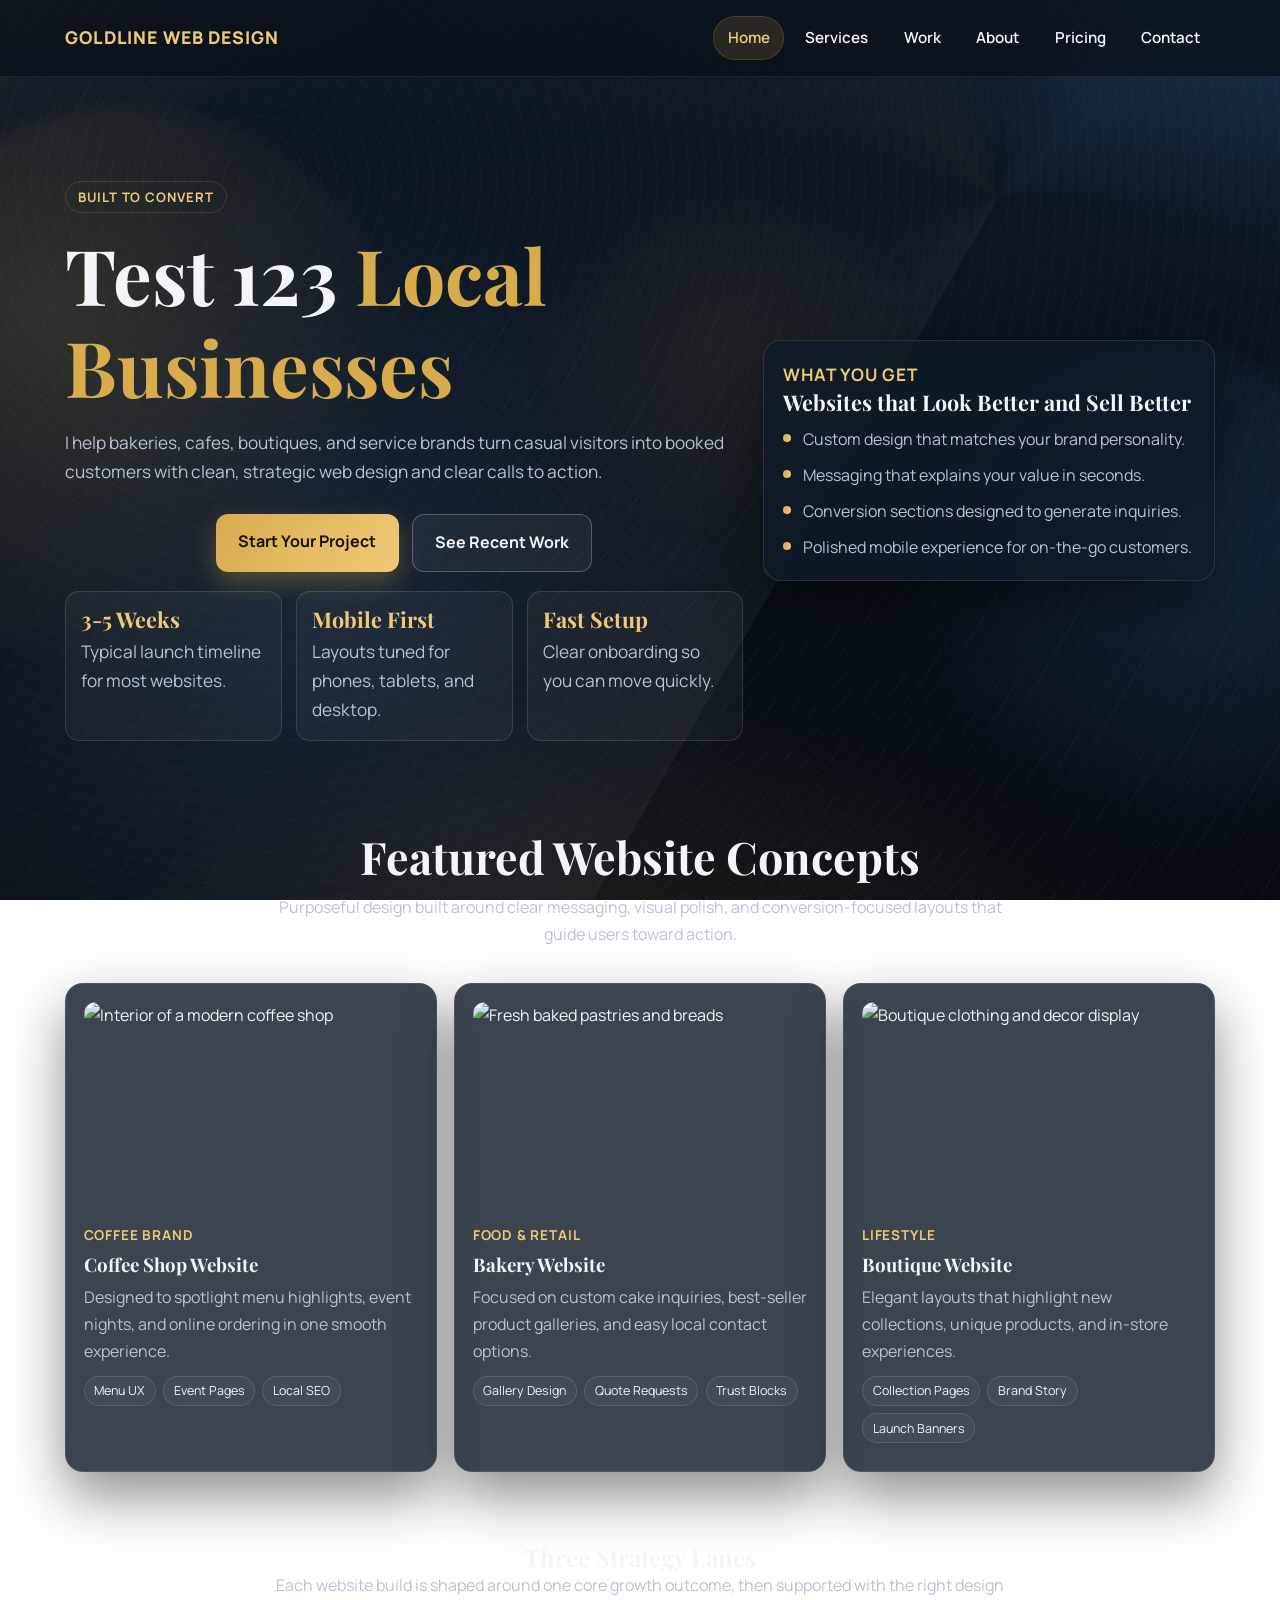
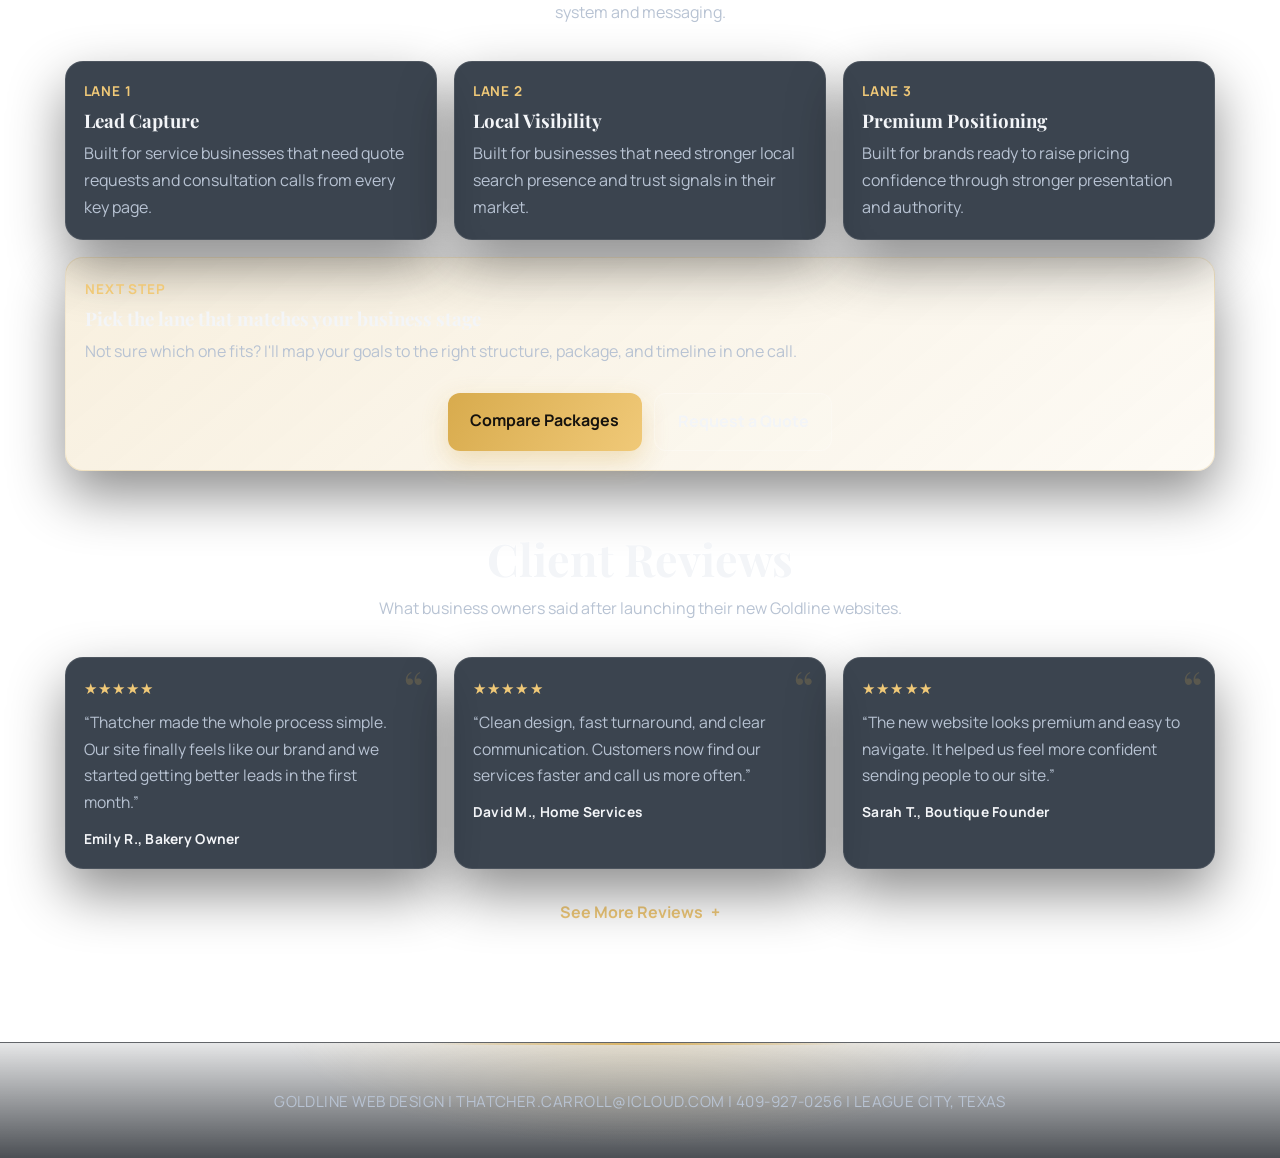
==== index.html @ b3d967ca "Update index.html" ====
<!doctype html>
<html lang='en'>
<head>
	<meta charset='UTF-8'> 
	<meta name='viewport' content='width=device-width, initial-scale=1.0'>
	<title>Goldline Web Design | Home</title> 
	<link rel='stylesheet' href='style.css'>
</head>
<body>
	<header class='site-header'>
		<div class='container'>
			<nav>
				<a class='logo' href='index.html'>Goldline Web Design</a>
				<div class='links'>
					<a class='active' href='index.html'>Home</a>
					<a href='services.html'>Services</a>
					<a href='work.html'>Work</a>
					<a href='about.html'>About</a>
					<a href='pricing.html'>Pricing</a>
					<a href='contact.html'>Contact</a>
				</div>
			</nav>
		</div>
	</header>

	<main>
		<section class='hero'>
			<div class='container'>
				<div class='hero-grid'>
					<div class='hero-copy'>
						<span class='eyebrow'>Built to Convert</span>
						<h1>Test 123 <span class='gold'>Local Businesses</span></h1>
						<p>I help bakeries, cafes, boutiques, and service brands turn casual visitors into booked customers with clean, strategic web design and clear calls to action.</p>
						<div class='actions'>
							<a class='btn' href='contact.html'>Start Your Project</a>
							<a class='btn-outline' href='work.html'>See Recent Work</a>
						</div>
						<div class='stat-row'>
							<div class='stat'>
								<strong>3-5 Weeks</strong>
								<p class='tiny'>Typical launch timeline for most websites.</p>
							</div>
							<div class='stat'>
								<strong>Mobile First</strong>
								<p class='tiny'>Layouts tuned for phones, tablets, and desktop.</p>
							</div>
							<div class='stat'>
								<strong>Fast Setup</strong>
								<p class='tiny'>Clear onboarding so you can move quickly.</p>
							</div>
						</div>
					</div>
					<aside class='hero-panel'>
						<p class='meta'>What You Get</p>
						<h3>Websites that Look Better and Sell Better</h3>
						<ul class='checklist'>
							<li>Custom design that matches your brand personality.</li>
							<li>Messaging that explains your value in seconds.</li>
							<li>Conversion sections designed to generate inquiries.</li>
							<li>Polished mobile experience for on-the-go customers.</li>
						</ul>
					</aside>
				</div>
			</div>
		</section>

		<section class='section'>
			<div class='container'>
				<div class='section-header'>
					<h2>Featured Website Concepts</h2>
					<p>Purposeful design built around clear messaging, visual polish, and conversion-focused layouts that guide users toward action.</p>
				</div>
				<div class='grid'>
					<article class='card'>
						<img src='https://images.unsplash.com/photo-1554118811-1e0d58224f24?w=1200' alt='Interior of a modern coffee shop'>
						<p class='meta'>Coffee Brand</p>
						<h3>Coffee Shop Website</h3>
						<p>Designed to spotlight menu highlights, event nights, and online ordering in one smooth experience.</p>
						<div class='tag-row'>
							<span class='tag'>Menu UX</span>
							<span class='tag'>Event Pages</span>
							<span class='tag'>Local SEO</span>
						</div>
					</article>
					<article class='card'>
						<img src='https://images.unsplash.com/photo-1509440159596-0249088772ff?w=1200' alt='Fresh baked pastries and breads'>
						<p class='meta'>Food & Retail</p>
						<h3>Bakery Website</h3>
						<p>Focused on custom cake inquiries, best-seller product galleries, and easy local contact options.</p>
						<div class='tag-row'>
							<span class='tag'>Gallery Design</span>
							<span class='tag'>Quote Requests</span>
							<span class='tag'>Trust Blocks</span>
						</div>
					</article>
					<article class='card'>
						<img src='https://images.unsplash.com/photo-1441986300917-64674bd600d8?w=1200' alt='Boutique clothing and decor display'>
						<p class='meta'>Lifestyle</p>
						<h3>Boutique Website</h3>
						<p>Elegant layouts that highlight new collections, unique products, and in-store experiences.</p>
						<div class='tag-row'>
							<span class='tag'>Collection Pages</span>
							<span class='tag'>Brand Story</span>
							<span class='tag'>Launch Banners</span>
						</div>
					</article>
				</div>
			</div>
		</section>

		<section class='section-soft'>
			<div class='container'>
				<div class='section-header'>
					<h2>Three Strategy Lanes</h2>
					<p>Each website build is shaped around one core growth outcome, then supported with the right design system and messaging.</p>
				</div>
				<div class='grid three'>
					<article class='card'>
						<p class='meta'>Lane 1</p>
						<h3>Lead Capture</h3>
						<p>Built for service businesses that need quote requests and consultation calls from every key page.</p>
					</article>
					<article class='card'>
						<p class='meta'>Lane 2</p>
						<h3>Local Visibility</h3>
						<p>Built for businesses that need stronger local search presence and trust signals in their market.</p>
					</article>
					<article class='card'>
						<p class='meta'>Lane 3</p>
						<h3>Premium Positioning</h3>
						<p>Built for brands ready to raise pricing confidence through stronger presentation and authority.</p>
					</article>
				</div>
				<div class='highlight' style='margin-top: 1.1rem;'>
					<p class='meta'>Next Step</p>
					<h3>Pick the lane that matches your business stage</h3>
					<p>Not sure which one fits? I&apos;ll map your goals to the right structure, package, and timeline in one call.</p>
					<div class='actions'>
						<a class='btn' href='pricing.html'>Compare Packages</a>
						<a class='btn-outline' href='contact.html'>Request a Quote</a>
					</div>
				</div>
			</div>
		</section>

		<section class='section reviews-section'>
			<div class='container'>
				<div class='section-header'>
					<h2>Client Reviews</h2>
					<p>What business owners said after launching their new Goldline websites.</p>
				</div>
				<div class='grid three'>
					<article class='card review-card'>
						<p class='stars'>★★★★★</p>
						<p class='review-text'>&ldquo;Thatcher made the whole process simple. Our site finally feels like our brand and we started getting better leads in the first month.&rdquo;</p>
						<p class='review-author'>Emily R., Bakery Owner</p>
					</article>
					<article class='card review-card'>
						<p class='stars'>★★★★★</p>
						<p class='review-text'>&ldquo;Clean design, fast turnaround, and clear communication. Customers now find our services faster and call us more often.&rdquo;</p>
						<p class='review-author'>David M., Home Services</p>
					</article>
					<article class='card review-card'>
						<p class='stars'>★★★★★</p>
						<p class='review-text'>&ldquo;The new website looks premium and easy to navigate. It helped us feel more confident sending people to our site.&rdquo;</p>
						<p class='review-author'>Sarah T., Boutique Founder</p>
					</article>
				</div>
				<details class='review-dropdown'>
					<summary>See More Reviews</summary>
					<div class='grid three more-reviews'>
						<article class='card review-card'>
							<p class='stars'>★★★★★</p>
							<p class='review-text'>&ldquo;I finally have a website I&apos;m proud to show clients. The structure is cleaner and our inquiries feel more qualified now.&rdquo;</p>
							<p class='review-author'>Monica L., Interior Studio</p>
						</article>
						<article class='card review-card'>
							<p class='stars'>★★★★★</p>
							<p class='review-text'>&ldquo;Goldline gave us a polished online presence without making the process overwhelming. The whole thing felt organized and strategic.&rdquo;</p>
							<p class='review-author'>Kevin B., Fitness Coach</p>
						</article>
						<article class='card review-card'>
							<p class='stars'>★★★★★</p>
							<p class='review-text'>&ldquo;The refresh made our brand look premium overnight. We get better feedback from customers and more direct quote requests.&rdquo;</p>
							<p class='review-author'>Alyssa W., Custom Print Shop</p>
						</article>
						<article class='card review-card'>
							<p class='stars'>★★★★★</p>
							<p class='review-text'>&ldquo;Our old site looked dated, and now it feels like a premium business. Clients mention the site quality all the time.&rdquo;</p>
							<p class='review-author'>Jordan P., Real Estate Team</p>
						</article>
						<article class='card review-card'>
							<p class='stars'>★★★★★</p>
							<p class='review-text'>&ldquo;Super smooth collaboration and zero confusion. We launched on schedule and immediately saw more contact form submissions.&rdquo;</p>
							<p class='review-author'>Natalie C., Med Spa Manager</p>
						</article>
						<article class='card review-card'>
							<p class='stars'>★★★★★</p>
							<p class='review-text'>&ldquo;The new layout tells our story better and makes booking simple. It feels custom, clean, and genuinely high-end.&rdquo;</p>
							<p class='review-author'>Marcus D., Salon Owner</p>
						</article>
					</div>
				</details>
			</div>
		</section>
	</main>

	<footer>
		<div class='container'>
			<p>Goldline Web Design | thatcher.carroll@icloud.com | 409-927-0256 | League City, Texas</p>
		</div>
	</footer>
</body>
</html>
---- style.css ----
@import url('https://fonts.googleapis.com/css2?family=Manrope:wght@400;500;600;700;800&family=Playfair+Display:wght@700;800&display=swap');

:root {
	--bg-main: #091019;
	--bg-soft: #0f1a28;
	--bg-deep: #060b12;
	--bg-card: rgba(16, 27, 41, 0.82);
	--text-main: #f3f5f8;
	--text-soft: #b8c3d3;
	--brand: #d8ab4d;
	--brand-strong: #f0c978;
	--line: rgba(216, 171, 77, 0.2);
	--shadow: 0 24px 55px rgba(0, 0, 0, 0.45);
}

* {
	margin: 0;
	padding: 0;
	box-sizing: border-box;
}

body {
	font-family: 'Manrope', sans-serif;
	color: var(--text-main);
	line-height: 1.7;
	position: relative;
	isolation: isolate;
	overflow-x: hidden;
	background:
		radial-gradient(1300px 780px at -18% -30%, rgba(216, 171, 77, 0.24), transparent 60%),
		radial-gradient(1080px 620px at 115% -8%, rgba(94, 173, 255, 0.2), transparent 62%),
		radial-gradient(760px 460px at 50% 115%, rgba(216, 171, 77, 0.13), transparent 74%),
		radial-gradient(circle at 25% 68%, rgba(75, 130, 190, 0.14) 0, transparent 40%),
		conic-gradient(from 210deg at 78% 22%, rgba(255, 255, 255, 0.04), transparent 18%, rgba(216, 171, 77, 0.04), transparent 42%, rgba(95, 176, 255, 0.04), transparent 68%),
		repeating-linear-gradient(120deg, rgba(255, 255, 255, 0.018) 0, rgba(255, 255, 255, 0.018) 1px, transparent 1px, transparent 20px),
		repeating-radial-gradient(circle at 20% 20%, rgba(255, 255, 255, 0.025) 0 1px, transparent 1px 16px),
		linear-gradient(175deg, var(--bg-soft), var(--bg-main) 58%, var(--bg-deep));
	min-height: 100vh;
	background-attachment: fixed;
}

body::before,
body::after {
	content: '';
	position: fixed;
	z-index: -1;
	pointer-events: none;
	border-radius: 50%;
	filter: blur(10px);
	opacity: 0.5;
	mix-blend-mode: screen;
}

body::before {
	width: min(48vw, 560px);
	height: min(48vw, 560px);
	top: 12%;
	left: -12%;
	background: radial-gradient(circle at 35% 35%, rgba(216, 171, 77, 0.35), rgba(216, 171, 77, 0.05) 60%, transparent 75%);
	animation: floatGlowOne 16s ease-in-out infinite, pulseGlow 10s ease-in-out infinite;
}

body::after {
	width: min(42vw, 500px);
	height: min(42vw, 500px);
	bottom: 6%;
	right: -10%;
	background: radial-gradient(circle at 60% 40%, rgba(95, 176, 255, 0.28), rgba(95, 176, 255, 0.05) 62%, transparent 78%);
	animation: floatGlowTwo 18s ease-in-out infinite, pulseGlow 12s ease-in-out infinite;
}

main::before {
	content: '';
	position: fixed;
	z-index: -1;
	pointer-events: none;
	width: min(34vw, 380px);
	height: min(34vw, 380px);
	left: 42%;
	top: 18%;
	border-radius: 50%;
	background: radial-gradient(circle at 50% 50%, rgba(216, 171, 77, 0.18), transparent 72%);
	filter: blur(12px);
	opacity: 0.42;
	mix-blend-mode: screen;
	animation: floatGlowThree 20s ease-in-out infinite;
}

.container {
	width: min(1150px, 92%);
	margin: 0 auto;
}

.site-header {
	position: sticky;
	top: 0;
	z-index: 20;
	backdrop-filter: blur(12px);
	background: rgba(9, 16, 25, 0.74);
	border-bottom: 1px solid rgba(255, 255, 255, 0.08);
}

nav {
	display: flex;
	align-items: center;
	justify-content: space-between;
	gap: 1.2rem;
	padding: 1rem 0;
}

.logo {
	font-size: 1.1rem;
	font-weight: 800;
	letter-spacing: 0.05em;
	text-transform: uppercase;
	color: var(--brand-strong);
	text-decoration: none;
}

.links {
	display: flex;
	flex-wrap: wrap;
	gap: 0.4rem;
}

.links a {
	color: var(--text-main);
	text-decoration: none;
	font-weight: 600;
	font-size: 0.95rem;
	padding: 0.5rem 0.85rem;
	border-radius: 999px;
	border: 1px solid transparent;
	transition: background-color 0.2s ease, border-color 0.2s ease, color 0.2s ease;
}

.links a:hover,
.links a:focus-visible,
.links a.active {
	border-color: var(--line);
	background: rgba(216, 171, 77, 0.14);
	color: var(--brand-strong);
}

.hero,
.page-hero {
	text-align: center;
	padding: 6.5rem 0 4.2rem;
	animation: fadeUp 0.75s ease both;
}

.hero-grid {
	display: grid;
	grid-template-columns: 1.2fr 0.8fr;
	gap: 1.2rem;
	align-items: stretch;
}

.hero-grid .hero-copy {
	text-align: left;
}

.hero-grid .hero-copy p {
	margin-left: 0;
}

.hero-panel {
	background: var(--bg-card);
	border: 1px solid rgba(255, 255, 255, 0.11);
	border-radius: 18px;
	padding: 1.2rem;
	box-shadow: var(--shadow);
	text-align: left;
	align-self: center;
}

.hero-panel h3 {
	font-size: 1.35rem;
	margin-bottom: 0.55rem;
}

.hero-panel p {
	font-size: 0.98rem;
}

.eyebrow {
	display: inline-block;
	margin-bottom: 0.9rem;
	padding: 0.25rem 0.75rem;
	border: 1px solid var(--line);
	border-radius: 999px;
	color: var(--brand-strong);
	font-weight: 700;
	font-size: 0.82rem;
	letter-spacing: 0.07em;
	text-transform: uppercase;
}

h1,
h2,
h3 {
	font-family: 'Playfair Display', serif;
	line-height: 1.2;
}

.hero h1,
.page-hero h1 {
	font-size: clamp(2.2rem, 6vw, 4.8rem);
	max-width: 920px;
	margin: 0 auto 1rem;
}

.gold {
	color: var(--brand);
}

p {
	color: var(--text-soft);
}

.hero p,
.page-hero p {
	max-width: 760px;
	margin: 0 auto;
	font-size: 1.08rem;
}

.actions {
	margin-top: 1.7rem;
	display: flex;
	justify-content: center;
	gap: 0.8rem;
	flex-wrap: wrap;
}

.btn,
.btn-outline {
	display: inline-block;
	text-decoration: none;
	font-weight: 700;
	border-radius: 12px;
	padding: 0.9rem 1.4rem;
	transition: transform 0.2s ease, box-shadow 0.2s ease, background-color 0.2s ease;
}

.btn {
	color: #15120e;
	background: linear-gradient(120deg, var(--brand), var(--brand-strong));
	box-shadow: 0 10px 26px rgba(216, 171, 77, 0.32);
}

.btn-outline {
	color: var(--text-main);
	border: 1px solid rgba(255, 255, 255, 0.24);
	background: rgba(255, 255, 255, 0.05);
}

.btn:hover,
.btn-outline:hover {
	transform: translateY(-2px);
}

.section,
.page {
	padding: 1.4rem 0 4rem;
}

.section-soft {
	padding: 0.4rem 0 3rem;
}

.section-header {
	text-align: center;
	max-width: 740px;
	margin: 0 auto 2.2rem;
}

.section h2,
.page h2 {
	font-size: clamp(1.8rem, 3.6vw, 2.8rem);
	margin-bottom: 0.6rem;
}

.grid {
	display: grid;
	grid-template-columns: repeat(auto-fit, minmax(240px, 1fr));
	gap: 1.1rem;
}

.grid.three {
	grid-template-columns: repeat(3, minmax(0, 1fr));
}

.compact-grid {
	gap: 0.8rem;
	margin: 1rem 0;
	padding-inline: 3rem;
}

.compact-grid + .highlight {
	margin-top: 0.4rem;
	margin-inline: 1rem;
}

.compact-grid .card {
	padding: 0.85rem;
}

.compact-grid .card h3 {
	font-size: 1.2rem;
	margin-bottom: 0.3rem;
}

.compact-grid .card p {
	font-size: 0.96rem;
}

.grid.two {
	grid-template-columns: repeat(auto-fit, minmax(280px, 1fr));
}

.card {
	background: var(--bg-card);
	border: 1px solid rgba(255, 255, 255, 0.09);
	border-radius: 18px;
	padding: 1.1rem;
	box-shadow: var(--shadow);
	transition: transform 0.25s ease, border-color 0.25s ease;
}

.card:hover {
	transform: translateY(-5px);
	border-color: var(--line);
}

.card h3 {
	margin-bottom: 0.45rem;
}

.card p + p {
	margin-top: 0.45rem;
}

.card img,
.banner {
	width: 100%;
	border-radius: 12px;
	margin-bottom: 0.8rem;
	display: block;
	object-fit: cover;
	aspect-ratio: 16 / 10;
}

.meta {
	color: var(--brand-strong);
	font-size: 0.85rem;
	font-weight: 700;
	letter-spacing: 0.06em;
	text-transform: uppercase;
	margin-bottom: 0.45rem;
}

.price {
	color: var(--brand-strong);
	font-size: 2rem;
	font-weight: 800;
	line-height: 1.2;
	margin: 0.4rem 0;
}

.price-note {
	font-size: 0.82rem;
	text-transform: uppercase;
	letter-spacing: 0.05em;
	color: var(--text-soft);
}

.price-card.featured {
	border-color: var(--line);
	background: linear-gradient(175deg, rgba(216, 171, 77, 0.14), rgba(16, 27, 41, 0.82));
}

.pill-row {
	display: flex;
	flex-wrap: wrap;
	gap: 0.55rem;
	margin-top: 0.9rem;
}

.pill {
	padding: 0.35rem 0.7rem;
	border-radius: 999px;
	font-size: 0.78rem;
	border: 1px solid rgba(255, 255, 255, 0.12);
	background: rgba(255, 255, 255, 0.05);
	color: var(--text-main);
}

.compare-wrap {
	overflow-x: auto;
	margin-top: 1.1rem;
	border-radius: 14px;
	border: 1px solid rgba(255, 255, 255, 0.1);
	background: rgba(255, 255, 255, 0.03);
}

.compare {
	width: 100%;
	border-collapse: collapse;
	min-width: 640px;
}

.compare th,
.compare td {
	padding: 0.8rem 0.9rem;
	border-bottom: 1px solid rgba(255, 255, 255, 0.08);
	text-align: left;
	vertical-align: top;
}

.compare th {
	font-family: 'Playfair Display', serif;
	font-weight: 700;
	color: var(--text-main);
	background: rgba(255, 255, 255, 0.03);
}

.compare tr:last-child td {
	border-bottom: none;
}

.check {
	color: var(--brand-strong);
	font-weight: 800;
}

.case-band {
	display: grid;
	gap: 1rem;
	margin-top: 1.1rem;
}

.case-item {
	display: grid;
	grid-template-columns: 0.95fr 1.05fr;
	gap: 1rem;
	align-items: stretch;
	background: var(--bg-card);
	border: 1px solid rgba(255, 255, 255, 0.09);
	border-radius: 18px;
	padding: 1rem;
	box-shadow: var(--shadow);
}

.case-item img {
	width: 100%;
	height: 100%;
	min-height: 220px;
	border-radius: 12px;
	object-fit: cover;
}

.case-item.reverse {
	grid-template-columns: 1.05fr 0.95fr;
}

.case-item.reverse .media {
	order: 2;
}

.case-item.reverse .copy {
	order: 1;
}

.copy .cluster {
	display: grid;
	gap: 0.7rem;
	margin-top: 0.75rem;
}

.cluster div {
	padding: 0.7rem;
	border-radius: 10px;
	border: 1px solid rgba(255, 255, 255, 0.08);
	background: rgba(255, 255, 255, 0.03);
}

.cluster strong {
	display: block;
	font-size: 0.85rem;
	color: var(--brand-strong);
	letter-spacing: 0.03em;
	text-transform: uppercase;
	margin-bottom: 0.25rem;
}

.tiny {
	font-size: 0.92rem;
}

.stat-row {
	display: grid;
	grid-template-columns: repeat(auto-fit, minmax(180px, 1fr));
	gap: 0.9rem;
	margin-top: 1.2rem;
}

.stat {
	background: rgba(255, 255, 255, 0.04);
	border: 1px solid rgba(255, 255, 255, 0.12);
	border-radius: 14px;
	padding: 0.95rem;
	text-align: left;
}

.stat strong {
	display: block;
	font-size: 1.35rem;
	line-height: 1.2;
	color: var(--brand-strong);
	font-family: 'Playfair Display', serif;
	margin-bottom: 0.22rem;
}

.split {
	display: grid;
	grid-template-columns: 1fr 1fr;
	gap: 1.1rem;
}

.checklist {
	list-style: none;
	display: grid;
	gap: 0.55rem;
	margin-top: 0.65rem;
}

.checklist li {
	position: relative;
	padding-left: 1.25rem;
	color: var(--text-soft);
}

.checklist li::before {
	content: '';
	position: absolute;
	left: 0;
	top: 0.52rem;
	width: 0.5rem;
	height: 0.5rem;
	border-radius: 50%;
	background: linear-gradient(120deg, var(--brand), var(--brand-strong));
}

.feature-list {
	list-style: none;
	display: grid;
	gap: 0.8rem;
	margin-top: 0.75rem;
}

.feature-list li {
	padding: 0.85rem;
	border-radius: 12px;
	border: 1px solid rgba(255, 255, 255, 0.1);
	background: rgba(255, 255, 255, 0.03);
}

.feature-list strong {
	color: var(--text-main);
	display: block;
	font-size: 1rem;
	margin-bottom: 0.2rem;
}

.timeline {
	list-style: none;
	display: grid;
	gap: 0.8rem;
	margin-top: 0.75rem;
}

.timeline li {
	position: relative;
	padding-left: 2.2rem;
	padding-bottom: 0.3rem;
}

.timeline li::before {
	content: attr(data-step);
	position: absolute;
	left: 0;
	top: 0.05rem;
	width: 1.5rem;
	height: 1.5rem;
	border-radius: 50%;
	background: rgba(216, 171, 77, 0.22);
	border: 1px solid var(--line);
	color: var(--brand-strong);
	font-size: 0.78rem;
	font-weight: 700;
	display: grid;
	place-items: center;
}

.timeline strong {
	display: block;
	color: var(--text-main);
	font-size: 1rem;
	margin-bottom: 0.15rem;
}

.tag-row {
	display: flex;
	gap: 0.45rem;
	flex-wrap: wrap;
	margin: 0.65rem 0;
}

.tag {
	padding: 0.22rem 0.6rem;
	border-radius: 999px;
	border: 1px solid rgba(255, 255, 255, 0.13);
	font-size: 0.78rem;
	color: var(--text-main);
	background: rgba(255, 255, 255, 0.04);
}

.highlight {
	background: linear-gradient(140deg, rgba(216, 171, 77, 0.18), rgba(216, 171, 77, 0.06));
	border: 1px solid var(--line);
	border-radius: 18px;
	padding: 1.2rem;
	box-shadow: var(--shadow);
}

.highlight h3 {
	margin-bottom: 0.5rem;
}

.reviews-section {
	padding-top: 0.8rem;
}

.review-card {
	position: relative;
	overflow: hidden;
}

.review-card::before {
	content: '\201C';
	position: absolute;
	right: 0.7rem;
	top: 0.3rem;
	font-size: 3.2rem;
	line-height: 1;
	color: rgba(216, 171, 77, 0.2);
	font-family: 'Playfair Display', serif;
}

.stars {
	color: var(--brand-strong);
	font-size: 0.95rem;
	letter-spacing: 0.08em;
	margin-bottom: 0.45rem;
}

.review-text {
	font-size: 0.98rem;
	margin-bottom: 0.7rem;
	padding-right: 0.8rem;
}

.review-author {
	color: var(--text-main);
	font-size: 0.86rem;
	font-weight: 700;
	letter-spacing: 0.02em;
}

.review-dropdown {
	margin-top: 1rem;
	padding: 0.8rem;
	border: 1px solid rgba(255, 255, 255, 0.11);
	border-radius: 14px;
	background: rgba(255, 255, 255, 0.03);
}

.review-dropdown summary {
	cursor: pointer;
	font-weight: 700;
	color: var(--brand-strong);
	list-style: none;
	text-align: center;
}

.review-dropdown summary::-webkit-details-marker {
	display: none;
}

.review-dropdown summary::after {
	content: ' +';
	font-weight: 800;
	margin-left: 0.3rem;
}

.review-dropdown[open] summary::after {
	content: ' -';
}

.more-reviews {
	margin-top: 0.9rem;
}

.faq {
	display: grid;
	gap: 0.8rem;
	margin-top: 1rem;
}

.faq details {
	background: rgba(255, 255, 255, 0.04);
	border: 1px solid rgba(255, 255, 255, 0.11);
	border-radius: 12px;
	padding: 0.85rem 1rem;
}

.faq summary {
	cursor: pointer;
	font-weight: 700;
	color: var(--text-main);
}

.faq details p {
	margin-top: 0.55rem;
}

.stack {
	display: grid;
	gap: 1rem;
}

footer {
	position: relative;
	margin-top: 2.4rem;
	padding: 2.8rem 0 2.6rem;
	text-align: center;
	color: var(--text-soft);
	background:
		radial-gradient(520px 180px at 50% -20%, rgba(216, 171, 77, 0.2), transparent 70%),
		linear-gradient(180deg, rgba(9, 16, 25, 0.1), rgba(6, 11, 18, 0.72));
	border-top: 1px solid rgba(255, 255, 255, 0.12);
	overflow: hidden;
}

footer::before {
	content: '';
	position: absolute;
	left: 50%;
	top: 0;
	transform: translateX(-50%);
	width: min(420px, 72%);
	height: 2px;
	background: linear-gradient(90deg, transparent, rgba(216, 171, 77, 0.85), transparent);
}

footer p {
	font-size: 0.95rem;
	letter-spacing: 0.03em;
	text-transform: uppercase;
	line-height: 1.9;
	max-width: 840px;
	margin: 0 auto;
}

@keyframes fadeUp {
	from {
		opacity: 0;
		transform: translateY(18px);
	}
	to {
		opacity: 1;
		transform: translateY(0);
	}
}

@keyframes floatGlowOne {
	0%,
	100% {
		transform: translate3d(0, 0, 0) scale(1);
	}
	50% {
		transform: translate3d(36px, -22px, 0) scale(1.12);
	}
}

@keyframes floatGlowTwo {
	0%,
	100% {
		transform: translate3d(0, 0, 0) scale(1);
	}
	50% {
		transform: translate3d(-30px, 20px, 0) scale(1.13);
	}
}

@keyframes floatGlowThree {
	0%,
	100% {
		transform: translate3d(0, 0, 0) scale(1);
	}
	50% {
		transform: translate3d(12px, -30px, 0) scale(1.16);
	}
}

@keyframes pulseGlow {
	0%,
	100% {
		opacity: 0.42;
	}
	50% {
		opacity: 0.62;
	}
}

@media (prefers-reduced-motion: reduce) {
	body::before,
	body::after,
	main::before {
		animation: none;
	}
}

@media (max-width: 760px) {
	nav {
		flex-direction: column;
		align-items: flex-start;
	}

	.links {
		width: 100%;
	}

	.hero,
	.page-hero {
		text-align: left;
		padding-top: 4.8rem;
	}

	.hero-grid,
	.split,
	.case-item,
	.case-item.reverse,
	.grid.three {
		grid-template-columns: 1fr;
	}

	.compact-grid {
		padding-inline: 0.2rem;
	}

	.compact-grid + .highlight {
		margin-inline: 0.2rem;
	}

	.hero h1,
	.page-hero h1,
	.hero p,
	.page-hero p {
		margin-left: 0;
	}

	.actions {
		justify-content: flex-start;
	}
}
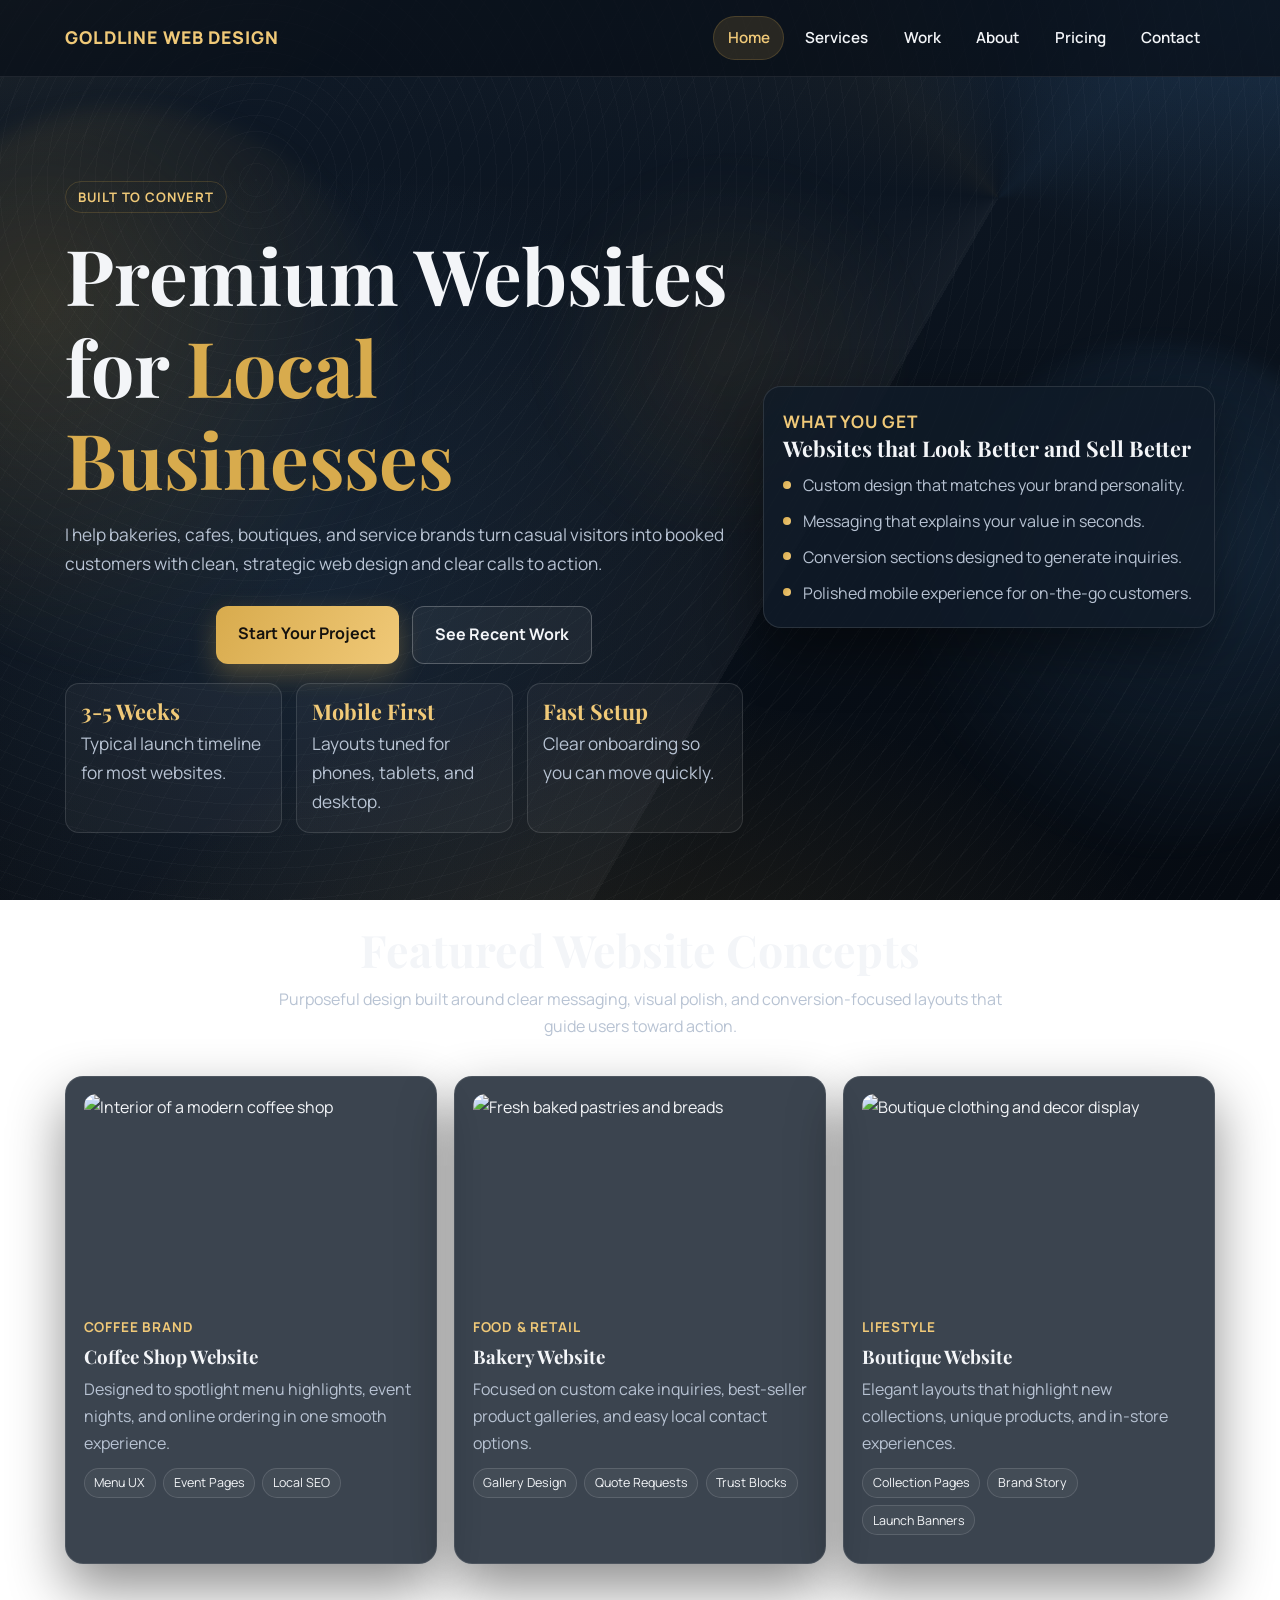
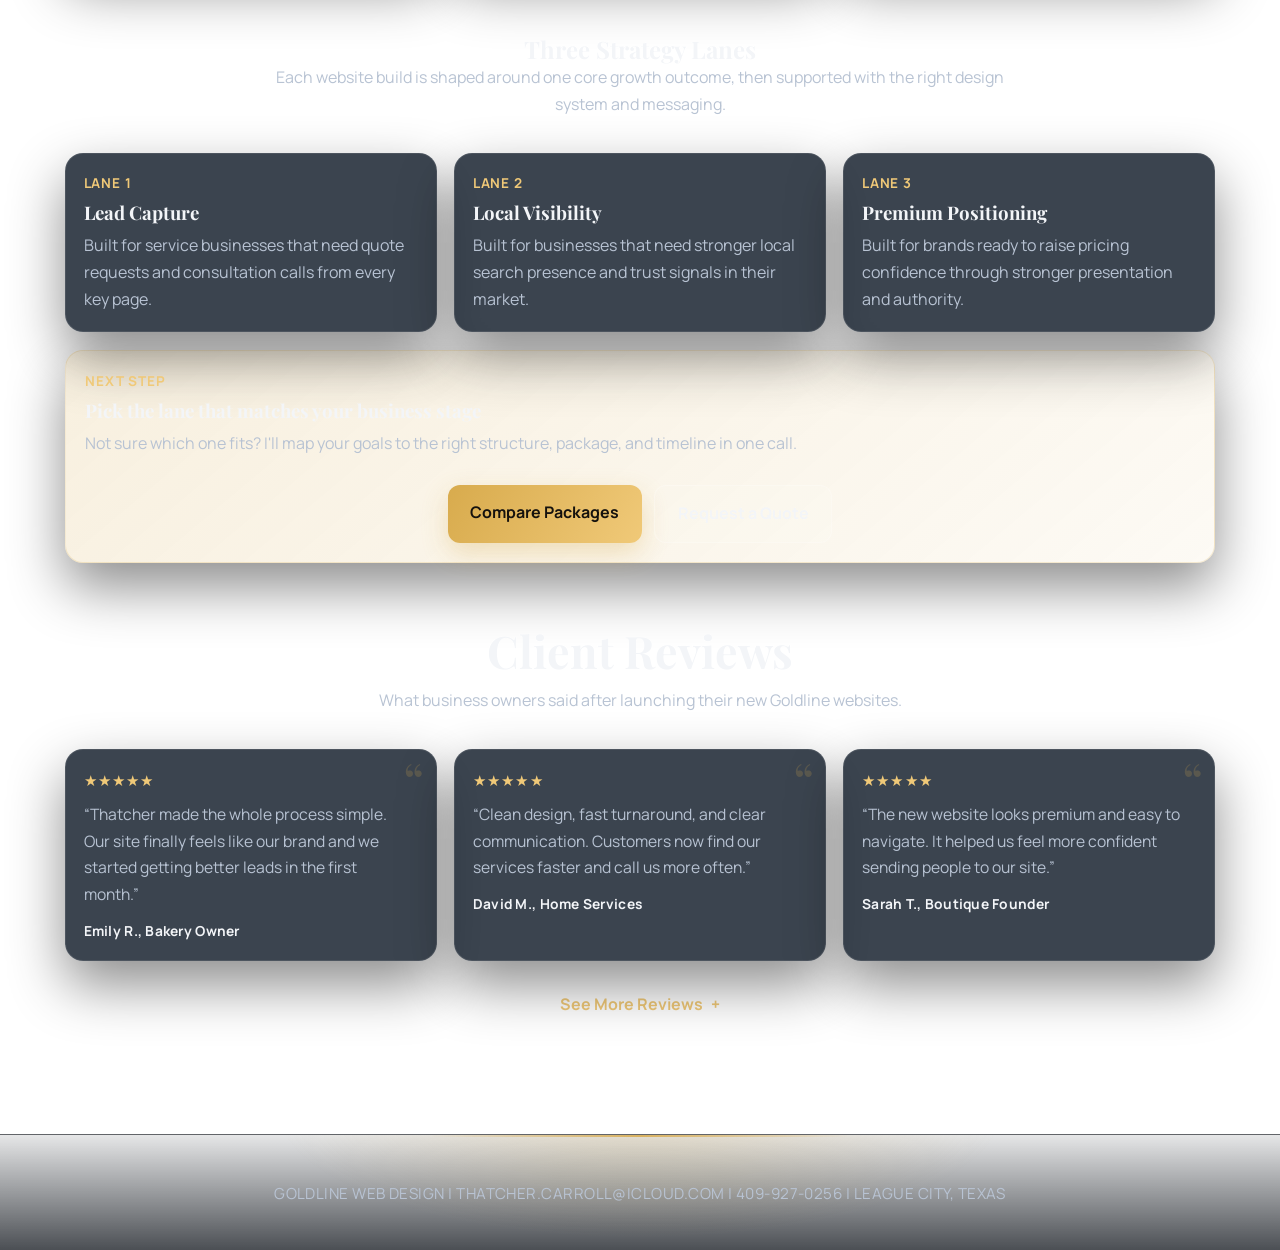
==== commit 663e90e9: "Update index.html" ====
--- a/index.html
+++ b/index.html
@@ -1,9 +1,9 @@
 <!doctype html>
 <html lang='en'>
 <head>
-	<meta charset='UTF-8'> 
+	<meta charset='UTF-8'>
 	<meta name='viewport' content='width=device-width, initial-scale=1.0'>
-	<title>Goldline Web Design | Home</title> 
+	<title>Goldline Web Design | Home</title>
 	<link rel='stylesheet' href='style.css'>
 </head>
 <body>
@@ -29,7 +29,7 @@
 				<div class='hero-grid'>
 					<div class='hero-copy'>
 						<span class='eyebrow'>Built to Convert</span>
-						<h1>Test 123 <span class='gold'>Local Businesses</span></h1>
+						<h1>Premium Websites for <span class='gold'>Local Businesses</span></h1>
 						<p>I help bakeries, cafes, boutiques, and service brands turn casual visitors into booked customers with clean, strategic web design and clear calls to action.</p>
 						<div class='actions'>
 							<a class='btn' href='contact.html'>Start Your Project</a>
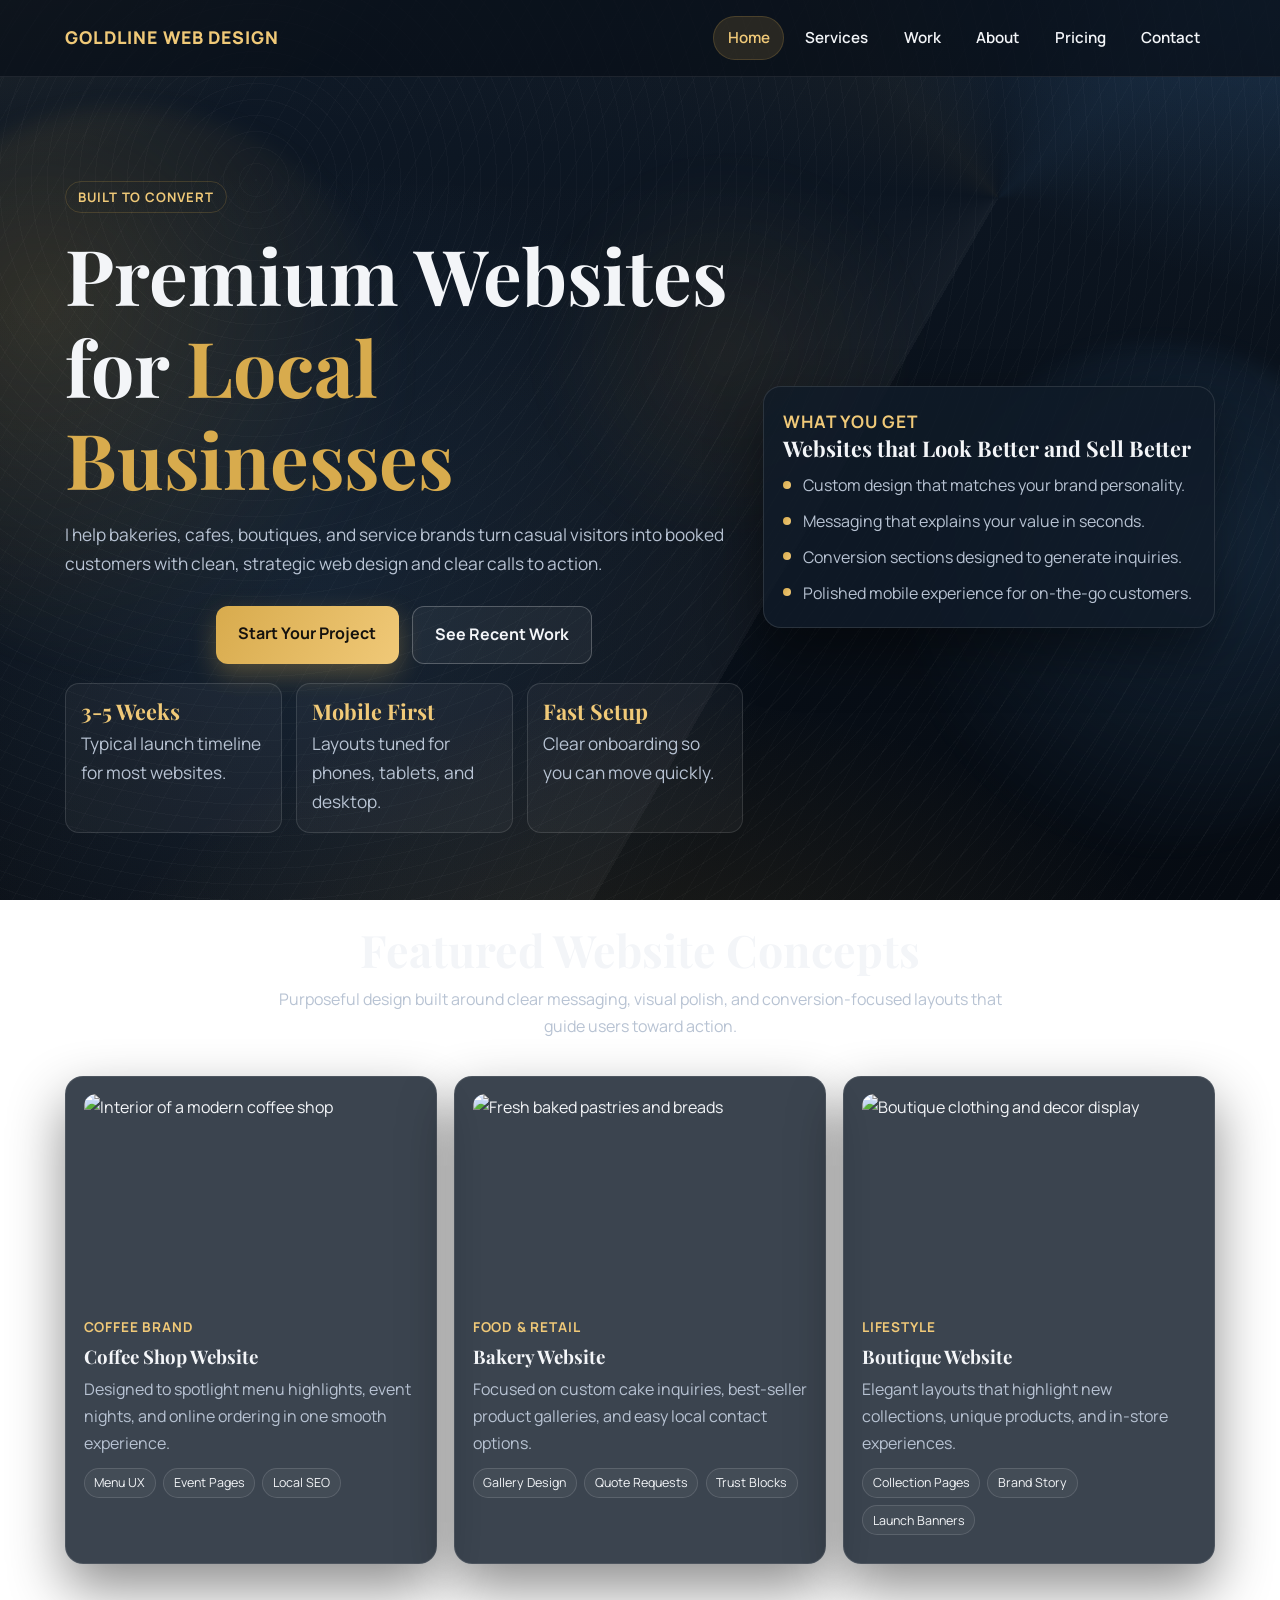
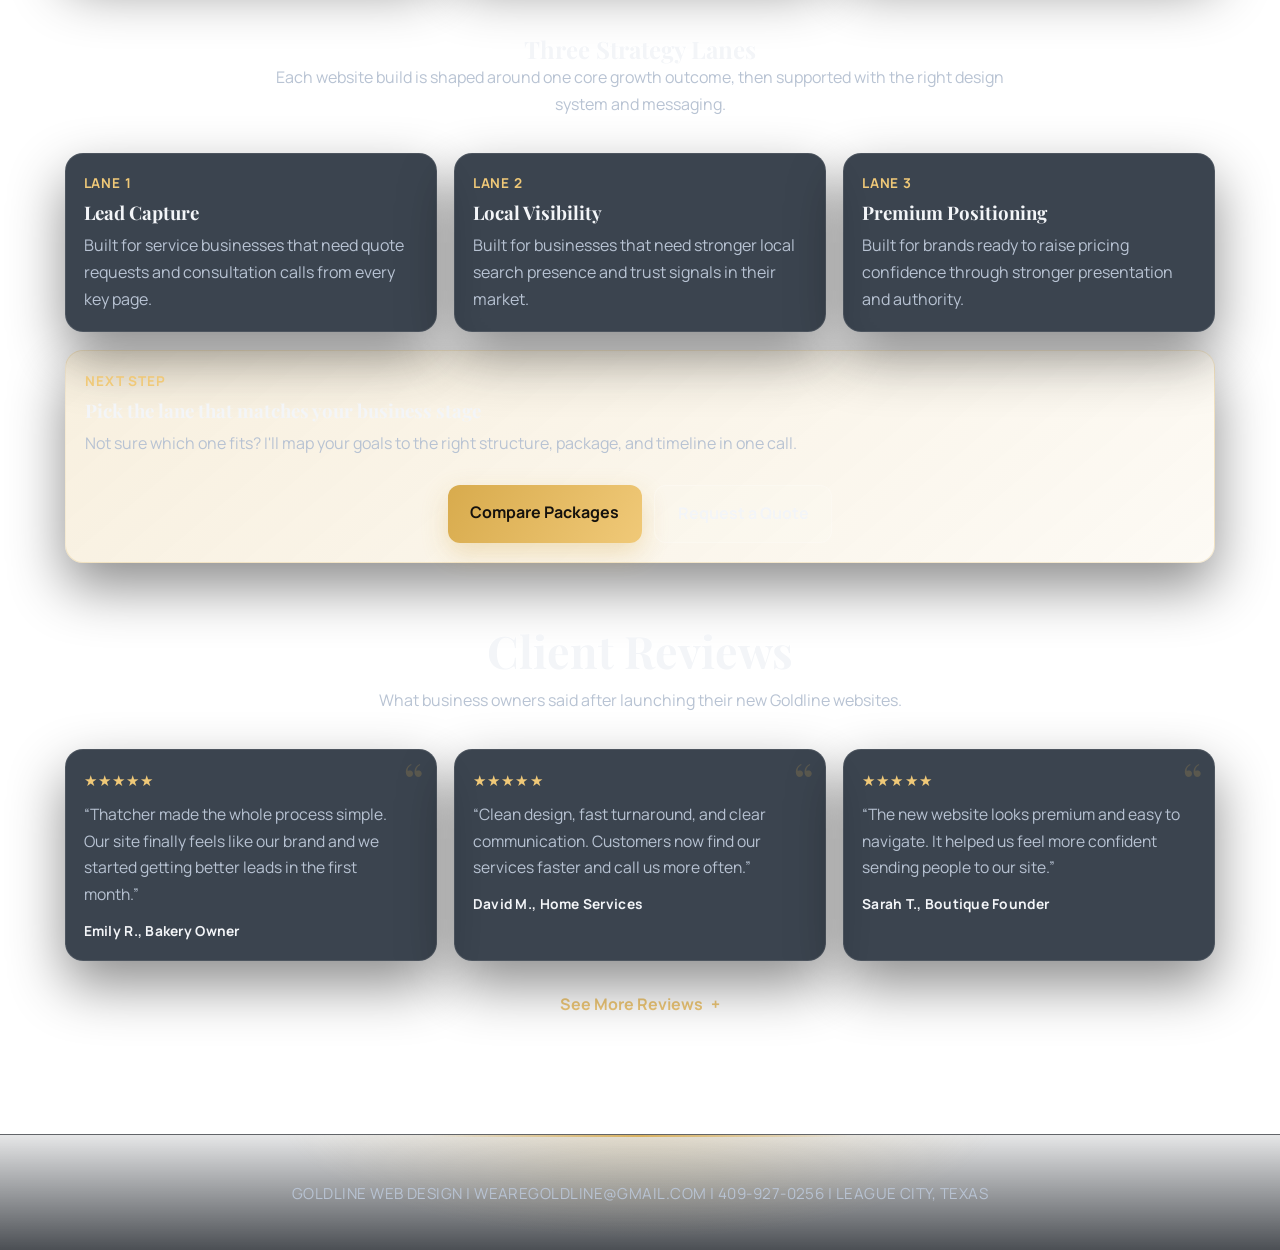
==== commit 0b90676b: "Update contact email in footer of index.html" ====
--- a/index.html
+++ b/index.html
@@ -207,7 +207,7 @@
 
 	<footer>
 		<div class='container'>
-			<p>Goldline Web Design | thatcher.carroll@icloud.com | 409-927-0256 | League City, Texas</p>
+			<p>Goldline Web Design | wearegoldline@gmail.com | 409-927-0256 | League City, Texas</p>
 		</div>
 	</footer>
 </body>
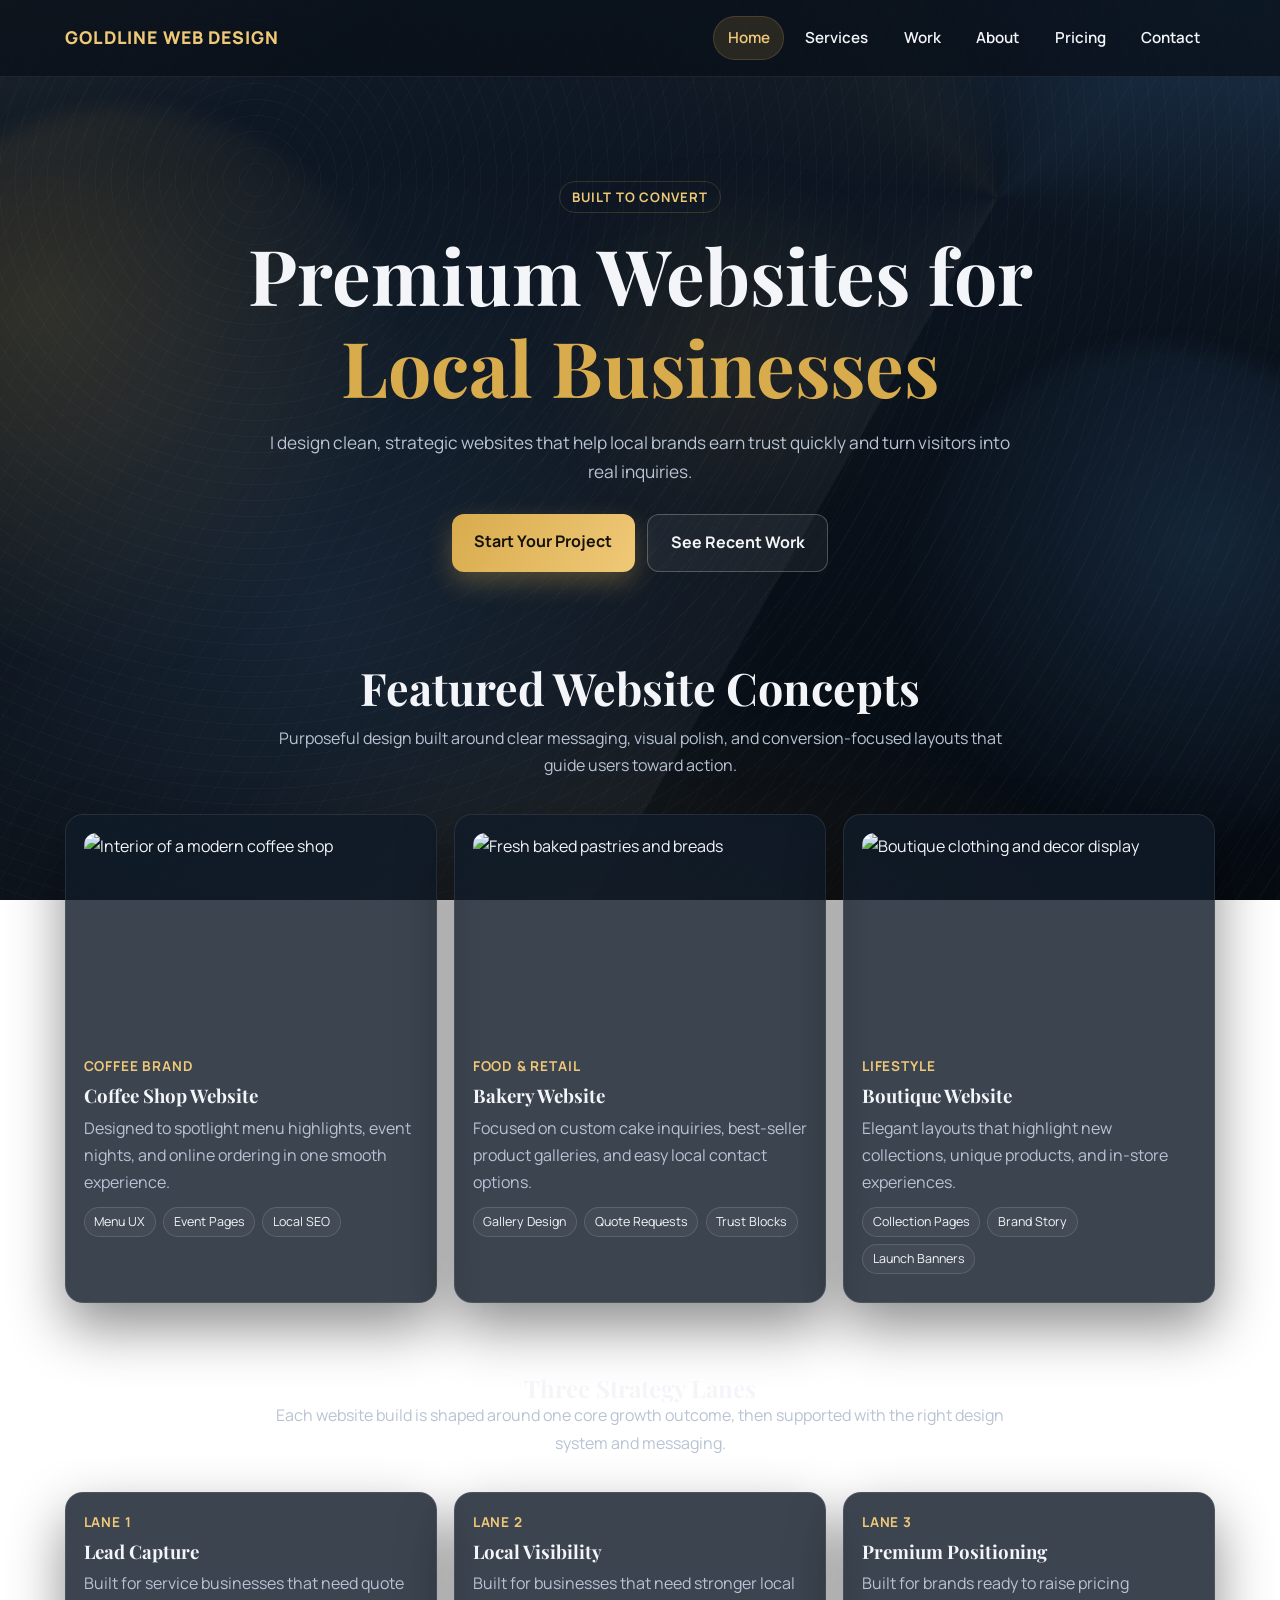
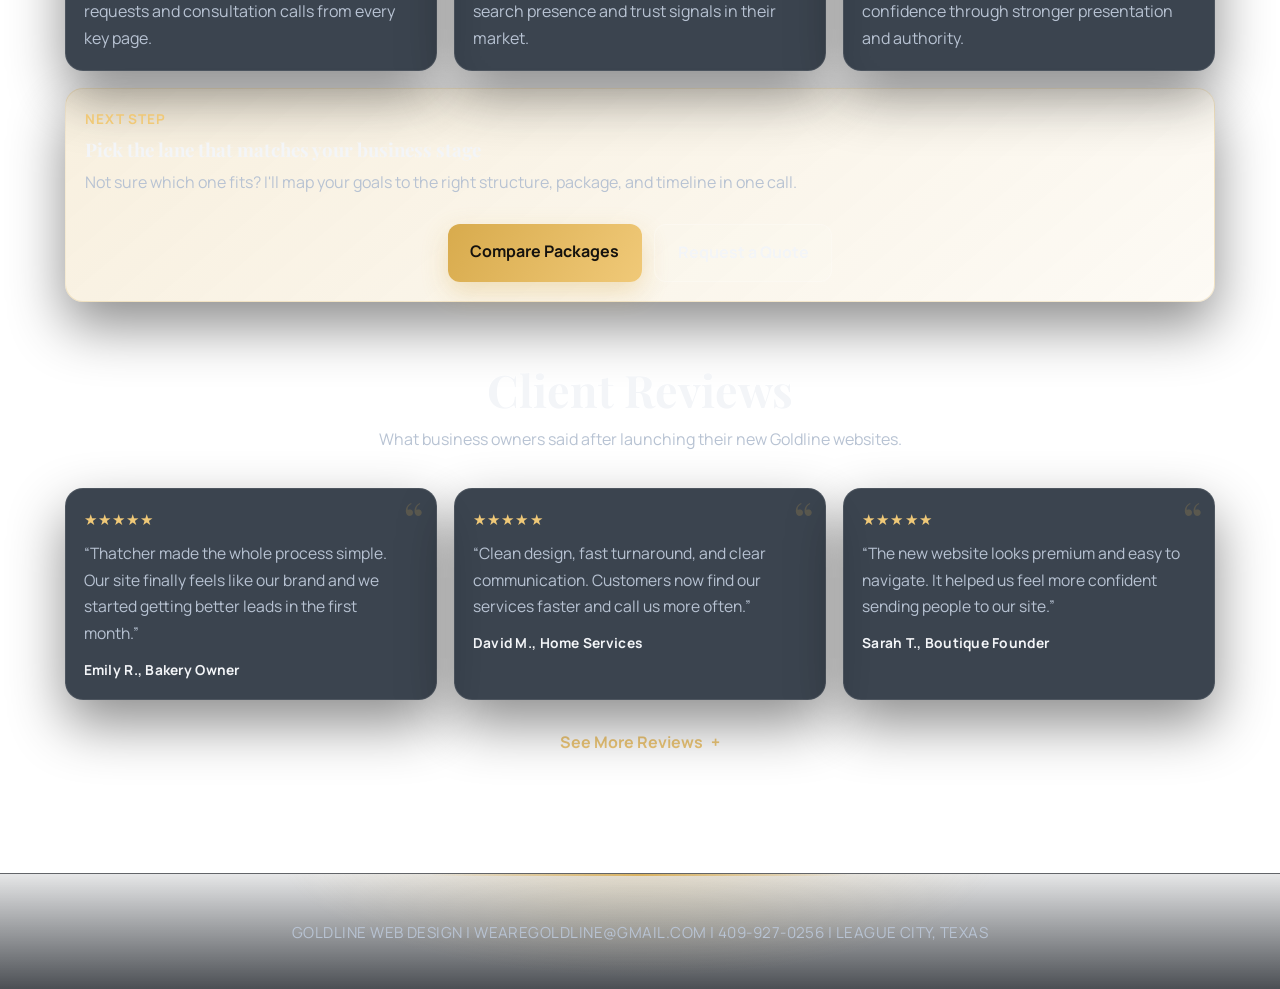
==== commit 2ca8ddf2: "Update index.html" ====
--- a/index.html
+++ b/index.html
@@ -1,6 +1,14 @@
 <!doctype html>
 <html lang='en'>
 <head>
+	<script async src="https://www.googletagmanager.com/gtag/js?id=G-S340212X9Z"></script>
+	<script>
+	  window.dataLayer = window.dataLayer || [];
+	  function gtag(){dataLayer.push(arguments);}
+	  gtag('js', new Date());
+	
+	  gtag('config', 'G-S340212X9Z');
+	</script>
 	<meta charset='UTF-8'>
 	<meta name='viewport' content='width=device-width, initial-scale=1.0'>
 	<title>Goldline Web Design | Home</title>
@@ -26,40 +34,14 @@
 	<main>
 		<section class='hero'>
 			<div class='container'>
-				<div class='hero-grid'>
-					<div class='hero-copy'>
-						<span class='eyebrow'>Built to Convert</span>
-						<h1>Premium Websites for <span class='gold'>Local Businesses</span></h1>
-						<p>I help bakeries, cafes, boutiques, and service brands turn casual visitors into booked customers with clean, strategic web design and clear calls to action.</p>
-						<div class='actions'>
-							<a class='btn' href='contact.html'>Start Your Project</a>
-							<a class='btn-outline' href='work.html'>See Recent Work</a>
-						</div>
-						<div class='stat-row'>
-							<div class='stat'>
-								<strong>3-5 Weeks</strong>
-								<p class='tiny'>Typical launch timeline for most websites.</p>
-							</div>
-							<div class='stat'>
-								<strong>Mobile First</strong>
-								<p class='tiny'>Layouts tuned for phones, tablets, and desktop.</p>
-							</div>
-							<div class='stat'>
-								<strong>Fast Setup</strong>
-								<p class='tiny'>Clear onboarding so you can move quickly.</p>
-							</div>
-						</div>
+				<div class='hero-simple'>
+					<span class='eyebrow'>Built to Convert</span>
+					<h1>Premium Websites for <span class='gold'>Local Businesses</span></h1>
+					<p>I design clean, strategic websites that help local brands earn trust quickly and turn visitors into real inquiries.</p>
+					<div class='actions'>
+						<a class='btn' href='contact.html'>Start Your Project</a>
+						<a class='btn-outline' href='work.html'>See Recent Work</a>
 					</div>
-					<aside class='hero-panel'>
-						<p class='meta'>What You Get</p>
-						<h3>Websites that Look Better and Sell Better</h3>
-						<ul class='checklist'>
-							<li>Custom design that matches your brand personality.</li>
-							<li>Messaging that explains your value in seconds.</li>
-							<li>Conversion sections designed to generate inquiries.</li>
-							<li>Polished mobile experience for on-the-go customers.</li>
-						</ul>
-					</aside>
 				</div>
 			</div>
 		</section>
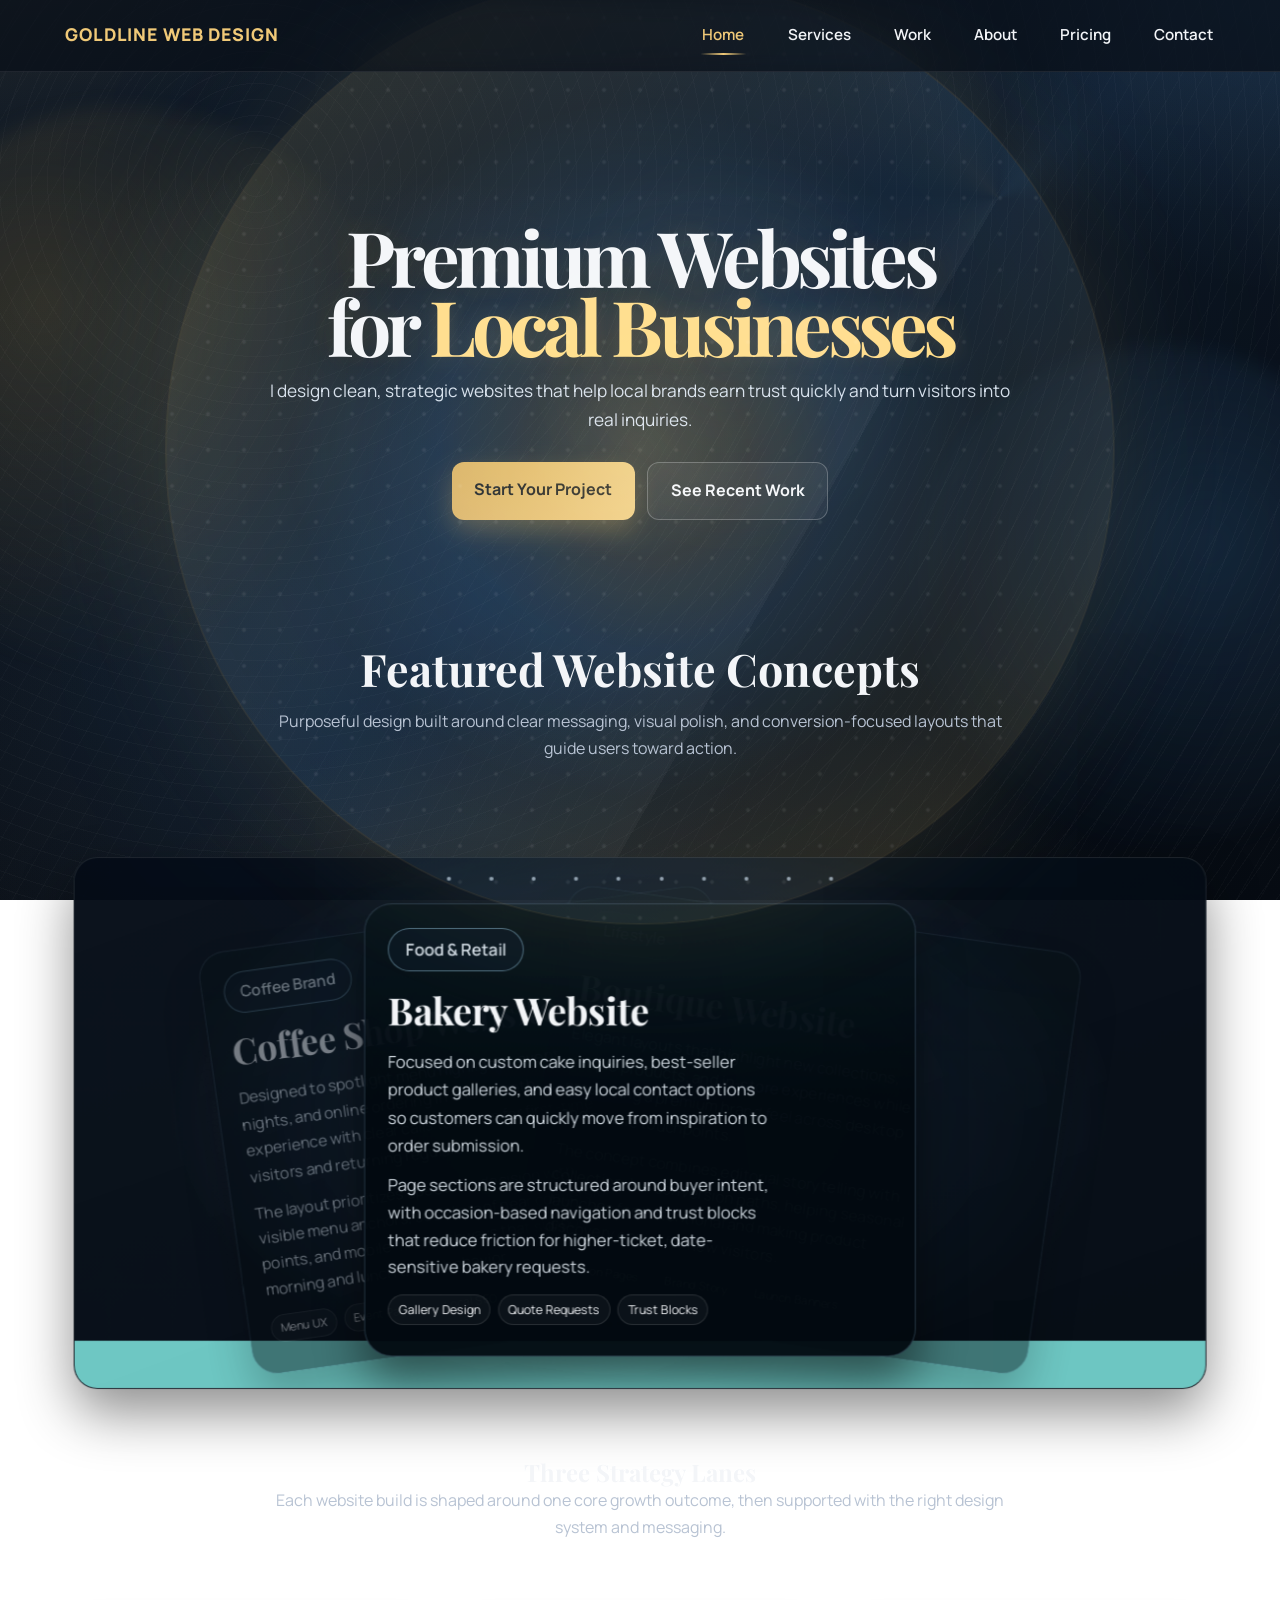
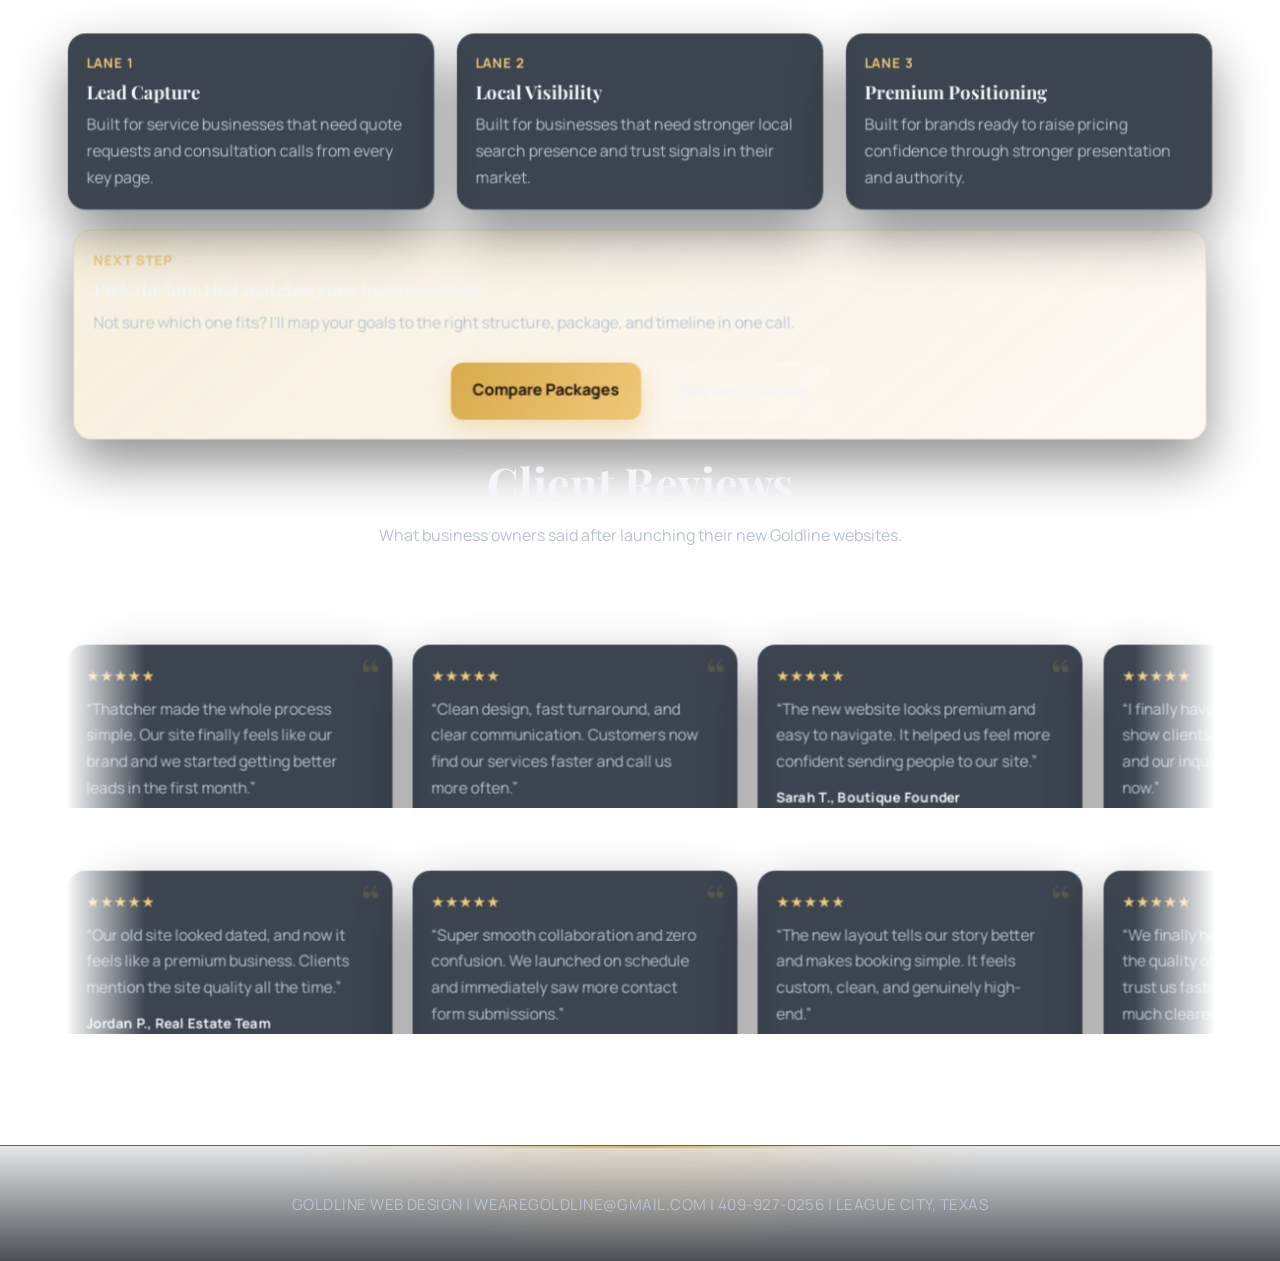
==== commit b2c2e16a: "Update index.html" ====
--- a/index.html
+++ b/index.html
@@ -35,7 +35,6 @@
 		<section class='hero'>
 			<div class='container'>
 				<div class='hero-simple'>
-					<span class='eyebrow'>Built to Convert</span>
 					<h1>Premium Websites for <span class='gold'>Local Businesses</span></h1>
 					<p>I design clean, strategic websites that help local brands earn trust quickly and turn visitors into real inquiries.</p>
 					<div class='actions'>
@@ -52,40 +51,45 @@
 					<h2>Featured Website Concepts</h2>
 					<p>Purposeful design built around clear messaging, visual polish, and conversion-focused layouts that guide users toward action.</p>
 				</div>
-				<div class='grid'>
-					<article class='card'>
-						<img src='https://images.unsplash.com/photo-1554118811-1e0d58224f24?w=1200' alt='Interior of a modern coffee shop'>
-						<p class='meta'>Coffee Brand</p>
-						<h3>Coffee Shop Website</h3>
-						<p>Designed to spotlight menu highlights, event nights, and online ordering in one smooth experience.</p>
-						<div class='tag-row'>
-							<span class='tag'>Menu UX</span>
-							<span class='tag'>Event Pages</span>
-							<span class='tag'>Local SEO</span>
-						</div>
-					</article>
-					<article class='card'>
-						<img src='https://images.unsplash.com/photo-1509440159596-0249088772ff?w=1200' alt='Fresh baked pastries and breads'>
-						<p class='meta'>Food & Retail</p>
-						<h3>Bakery Website</h3>
-						<p>Focused on custom cake inquiries, best-seller product galleries, and easy local contact options.</p>
-						<div class='tag-row'>
-							<span class='tag'>Gallery Design</span>
-							<span class='tag'>Quote Requests</span>
-							<span class='tag'>Trust Blocks</span>
-						</div>
-					</article>
-					<article class='card'>
-						<img src='https://images.unsplash.com/photo-1441986300917-64674bd600d8?w=1200' alt='Boutique clothing and decor display'>
-						<p class='meta'>Lifestyle</p>
-						<h3>Boutique Website</h3>
-						<p>Elegant layouts that highlight new collections, unique products, and in-store experiences.</p>
-						<div class='tag-row'>
-							<span class='tag'>Collection Pages</span>
-							<span class='tag'>Brand Story</span>
-							<span class='tag'>Launch Banners</span>
-						</div>
-					</article>
+				<div class='featured-flow-stage' id='featuredFlowStage' aria-label='Featured website concept carousel'>
+					<div class='featured-flow-dots' aria-hidden='true'>
+						<span></span><span></span><span></span><span></span><span></span><span></span><span></span><span></span><span></span><span></span>
+					</div>
+					<div class='featured-flow-stack'>
+						<article class='featured-flow-card is-active' data-featured='0'>
+							<p class='featured-flow-pill'>Coffee Brand</p>
+							<h3>Coffee Shop Website</h3>
+							<p>Designed to spotlight menu highlights, event nights, and online ordering in one smooth experience with clear calls to action for first-time visitors and returning regulars.</p>
+							<p class='featured-flow-note'>The layout prioritizes speed-to-decision with visible menu anchors, social proof near conversion points, and mobile-first pathways that support morning and lunch traffic behavior.</p>
+							<div class='tag-row'>
+								<span class='tag'>Menu UX</span>
+								<span class='tag'>Event Pages</span>
+								<span class='tag'>Local SEO</span>
+							</div>
+						</article>
+						<article class='featured-flow-card is-right' data-featured='1'>
+							<p class='featured-flow-pill'>Food & Retail</p>
+							<h3>Bakery Website</h3>
+							<p>Focused on custom cake inquiries, best-seller product galleries, and easy local contact options so customers can quickly move from inspiration to order submission.</p>
+							<p class='featured-flow-note'>Page sections are structured around buyer intent, with occasion-based navigation and trust blocks that reduce friction for higher-ticket, date-sensitive bakery requests.</p>
+							<div class='tag-row'>
+								<span class='tag'>Gallery Design</span>
+								<span class='tag'>Quote Requests</span>
+								<span class='tag'>Trust Blocks</span>
+							</div>
+						</article>
+						<article class='featured-flow-card is-left' data-featured='2'>
+							<p class='featured-flow-pill'>Lifestyle</p>
+							<h3>Boutique Website</h3>
+							<p>Elegant layouts that highlight new collections, unique products, and in-store experiences while preserving a premium brand feel across desktop and mobile touchpoints.</p>
+							<p class='featured-flow-note'>The concept combines editorial storytelling with collection-led conversion paths, helping seasonal launches feel intentional and making product discovery easier for new visitors.</p>
+							<div class='tag-row'>
+								<span class='tag'>Collection Pages</span>
+								<span class='tag'>Brand Story</span>
+								<span class='tag'>Launch Banners</span>
+							</div>
+						</article>
+					</div>
 				</div>
 			</div>
 		</section>
@@ -131,58 +135,137 @@
 					<h2>Client Reviews</h2>
 					<p>What business owners said after launching their new Goldline websites.</p>
 				</div>
-				<div class='grid three'>
-					<article class='card review-card'>
-						<p class='stars'>★★★★★</p>
-						<p class='review-text'>&ldquo;Thatcher made the whole process simple. Our site finally feels like our brand and we started getting better leads in the first month.&rdquo;</p>
-						<p class='review-author'>Emily R., Bakery Owner</p>
-					</article>
-					<article class='card review-card'>
-						<p class='stars'>★★★★★</p>
-						<p class='review-text'>&ldquo;Clean design, fast turnaround, and clear communication. Customers now find our services faster and call us more often.&rdquo;</p>
-						<p class='review-author'>David M., Home Services</p>
-					</article>
-					<article class='card review-card'>
-						<p class='stars'>★★★★★</p>
-						<p class='review-text'>&ldquo;The new website looks premium and easy to navigate. It helped us feel more confident sending people to our site.&rdquo;</p>
-						<p class='review-author'>Sarah T., Boutique Founder</p>
-					</article>
-				</div>
-				<details class='review-dropdown'>
-					<summary>See More Reviews</summary>
-					<div class='grid three more-reviews'>
-						<article class='card review-card'>
-							<p class='stars'>★★★★★</p>
-							<p class='review-text'>&ldquo;I finally have a website I&apos;m proud to show clients. The structure is cleaner and our inquiries feel more qualified now.&rdquo;</p>
-							<p class='review-author'>Monica L., Interior Studio</p>
-						</article>
-						<article class='card review-card'>
-							<p class='stars'>★★★★★</p>
-							<p class='review-text'>&ldquo;Goldline gave us a polished online presence without making the process overwhelming. The whole thing felt organized and strategic.&rdquo;</p>
-							<p class='review-author'>Kevin B., Fitness Coach</p>
-						</article>
-						<article class='card review-card'>
-							<p class='stars'>★★★★★</p>
-							<p class='review-text'>&ldquo;The refresh made our brand look premium overnight. We get better feedback from customers and more direct quote requests.&rdquo;</p>
-							<p class='review-author'>Alyssa W., Custom Print Shop</p>
-						</article>
-						<article class='card review-card'>
-							<p class='stars'>★★★★★</p>
-							<p class='review-text'>&ldquo;Our old site looked dated, and now it feels like a premium business. Clients mention the site quality all the time.&rdquo;</p>
-							<p class='review-author'>Jordan P., Real Estate Team</p>
-						</article>
-						<article class='card review-card'>
-							<p class='stars'>★★★★★</p>
-							<p class='review-text'>&ldquo;Super smooth collaboration and zero confusion. We launched on schedule and immediately saw more contact form submissions.&rdquo;</p>
-							<p class='review-author'>Natalie C., Med Spa Manager</p>
-						</article>
-						<article class='card review-card'>
-							<p class='stars'>★★★★★</p>
-							<p class='review-text'>&ldquo;The new layout tells our story better and makes booking simple. It feels custom, clean, and genuinely high-end.&rdquo;</p>
-							<p class='review-author'>Marcus D., Salon Owner</p>
-						</article>
-					</div>
-				</details>
+				<div class='reviews-marquee' aria-label='Client reviews moving gallery'>
+					<div class='review-row review-row-right'>
+						<div class='review-marquee-track'>
+							<article class='card review-card review-card-marquee'>
+								<p class='stars'>★★★★★</p>
+								<p class='review-text'>&ldquo;Thatcher made the whole process simple. Our site finally feels like our brand and we started getting better leads in the first month.&rdquo;</p>
+								<p class='review-author'>Emily R., Bakery Owner</p>
+							</article>
+							<article class='card review-card review-card-marquee'>
+								<p class='stars'>★★★★★</p>
+								<p class='review-text'>&ldquo;Clean design, fast turnaround, and clear communication. Customers now find our services faster and call us more often.&rdquo;</p>
+								<p class='review-author'>David M., Home Services</p>
+							</article>
+							<article class='card review-card review-card-marquee'>
+								<p class='stars'>★★★★★</p>
+								<p class='review-text'>&ldquo;The new website looks premium and easy to navigate. It helped us feel more confident sending people to our site.&rdquo;</p>
+								<p class='review-author'>Sarah T., Boutique Founder</p>
+							</article>
+							<article class='card review-card review-card-marquee'>
+								<p class='stars'>★★★★★</p>
+								<p class='review-text'>&ldquo;I finally have a website I&apos;m proud to show clients. The structure is cleaner and our inquiries feel more qualified now.&rdquo;</p>
+								<p class='review-author'>Monica L., Interior Studio</p>
+							</article>
+							<article class='card review-card review-card-marquee'>
+								<p class='stars'>★★★★★</p>
+								<p class='review-text'>&ldquo;Goldline gave us a polished online presence without making the process overwhelming. The whole thing felt organized and strategic.&rdquo;</p>
+								<p class='review-author'>Kevin B., Fitness Coach</p>
+							</article>
+							<article class='card review-card review-card-marquee'>
+								<p class='stars'>★★★★★</p>
+								<p class='review-text'>&ldquo;The refresh made our brand look premium overnight. We get better feedback from customers and more direct quote requests.&rdquo;</p>
+								<p class='review-author'>Alyssa W., Custom Print Shop</p>
+							</article>
+							<article class='card review-card review-card-marquee' aria-hidden='true'>
+								<p class='stars'>★★★★★</p>
+								<p class='review-text'>&ldquo;Thatcher made the whole process simple. Our site finally feels like our brand and we started getting better leads in the first month.&rdquo;</p>
+								<p class='review-author'>Emily R., Bakery Owner</p>
+							</article>
+							<article class='card review-card review-card-marquee' aria-hidden='true'>
+								<p class='stars'>★★★★★</p>
+								<p class='review-text'>&ldquo;Clean design, fast turnaround, and clear communication. Customers now find our services faster and call us more often.&rdquo;</p>
+								<p class='review-author'>David M., Home Services</p>
+							</article>
+							<article class='card review-card review-card-marquee' aria-hidden='true'>
+								<p class='stars'>★★★★★</p>
+								<p class='review-text'>&ldquo;The new website looks premium and easy to navigate. It helped us feel more confident sending people to our site.&rdquo;</p>
+								<p class='review-author'>Sarah T., Boutique Founder</p>
+							</article>
+							<article class='card review-card review-card-marquee' aria-hidden='true'>
+								<p class='stars'>★★★★★</p>
+								<p class='review-text'>&ldquo;I finally have a website I&apos;m proud to show clients. The structure is cleaner and our inquiries feel more qualified now.&rdquo;</p>
+								<p class='review-author'>Monica L., Interior Studio</p>
+							</article>
+							<article class='card review-card review-card-marquee' aria-hidden='true'>
+								<p class='stars'>★★★★★</p>
+								<p class='review-text'>&ldquo;Goldline gave us a polished online presence without making the process overwhelming. The whole thing felt organized and strategic.&rdquo;</p>
+								<p class='review-author'>Kevin B., Fitness Coach</p>
+							</article>
+							<article class='card review-card review-card-marquee' aria-hidden='true'>
+								<p class='stars'>★★★★★</p>
+								<p class='review-text'>&ldquo;The refresh made our brand look premium overnight. We get better feedback from customers and more direct quote requests.&rdquo;</p>
+								<p class='review-author'>Alyssa W., Custom Print Shop</p>
+							</article>
+						</div>
+					</div>
+
+					<div class='review-row review-row-left'>
+						<div class='review-marquee-track'>
+							<article class='card review-card review-card-marquee'>
+								<p class='stars'>★★★★★</p>
+								<p class='review-text'>&ldquo;Our old site looked dated, and now it feels like a premium business. Clients mention the site quality all the time.&rdquo;</p>
+								<p class='review-author'>Jordan P., Real Estate Team</p>
+							</article>
+							<article class='card review-card review-card-marquee'>
+								<p class='stars'>★★★★★</p>
+								<p class='review-text'>&ldquo;Super smooth collaboration and zero confusion. We launched on schedule and immediately saw more contact form submissions.&rdquo;</p>
+								<p class='review-author'>Natalie C., Med Spa Manager</p>
+							</article>
+							<article class='card review-card review-card-marquee'>
+								<p class='stars'>★★★★★</p>
+								<p class='review-text'>&ldquo;The new layout tells our story better and makes booking simple. It feels custom, clean, and genuinely high-end.&rdquo;</p>
+								<p class='review-author'>Marcus D., Salon Owner</p>
+							</article>
+							<article class='card review-card review-card-marquee'>
+								<p class='stars'>★★★★★</p>
+								<p class='review-text'>&ldquo;We finally have a site that matches the quality of our work. Customers trust us faster and the message is much clearer.&rdquo;</p>
+								<p class='review-author'>Hannah S., Landscaping Co.</p>
+							</article>
+							<article class='card review-card review-card-marquee'>
+								<p class='stars'>★★★★★</p>
+								<p class='review-text'>&ldquo;The new pages feel organized and upscale. It&apos;s easier to explain what we do and easier for customers to reach out.&rdquo;</p>
+								<p class='review-author'>Chris J., Accounting Firm</p>
+							</article>
+							<article class='card review-card review-card-marquee'>
+								<p class='stars'>★★★★★</p>
+								<p class='review-text'>&ldquo;The refresh made a huge difference in how people respond to our brand. It feels cleaner, more premium, and more believable.&rdquo;</p>
+								<p class='review-author'>Leah N., Spa Owner</p>
+							</article>
+							<article class='card review-card review-card-marquee' aria-hidden='true'>
+								<p class='stars'>★★★★★</p>
+								<p class='review-text'>&ldquo;Our old site looked dated, and now it feels like a premium business. Clients mention the site quality all the time.&rdquo;</p>
+								<p class='review-author'>Jordan P., Real Estate Team</p>
+							</article>
+							<article class='card review-card review-card-marquee' aria-hidden='true'>
+								<p class='stars'>★★★★★</p>
+								<p class='review-text'>&ldquo;Super smooth collaboration and zero confusion. We launched on schedule and immediately saw more contact form submissions.&rdquo;</p>
+								<p class='review-author'>Natalie C., Med Spa Manager</p>
+							</article>
+							<article class='card review-card review-card-marquee' aria-hidden='true'>
+								<p class='stars'>★★★★★</p>
+								<p class='review-text'>&ldquo;The new layout tells our story better and makes booking simple. It feels custom, clean, and genuinely high-end.&rdquo;</p>
+								<p class='review-author'>Marcus D., Salon Owner</p>
+							</article>
+							<article class='card review-card review-card-marquee' aria-hidden='true'>
+								<p class='stars'>★★★★★</p>
+								<p class='review-text'>&ldquo;We finally have a site that matches the quality of our work. Customers trust us faster and the message is much clearer.&rdquo;</p>
+								<p class='review-author'>Hannah S., Landscaping Co.</p>
+							</article>
+							<article class='card review-card review-card-marquee' aria-hidden='true'>
+								<p class='stars'>★★★★★</p>
+								<p class='review-text'>&ldquo;The new pages feel organized and upscale. It&apos;s easier to explain what we do and easier for customers to reach out.&rdquo;</p>
+								<p class='review-author'>Chris J., Accounting Firm</p>
+							</article>
+							<article class='card review-card review-card-marquee' aria-hidden='true'>
+								<p class='stars'>★★★★★</p>
+								<p class='review-text'>&ldquo;The refresh made a huge difference in how people respond to our brand. It feels cleaner, more premium, and more believable.&rdquo;</p>
+								<p class='review-author'>Leah N., Spa Owner</p>
+							</article>
+						</div>
+					</div>
+				</div>
 			</div>
 		</section>
 	</main>
@@ -192,5 +275,92 @@
 			<p>Goldline Web Design | wearegoldline@gmail.com | 409-927-0256 | League City, Texas</p>
 		</div>
 	</footer>
+
+	<script>
+		(function () {
+			var stage = document.getElementById('featuredFlowStage');
+			if (!stage) return;
+
+			var cards = Array.from(stage.querySelectorAll('.featured-flow-card'));
+			if (!cards.length) return;
+
+			var index = 0;
+			var timer = null;
+			var dragStartX = 0;
+			var dragging = false;
+			var mediaQuery = window.matchMedia('(prefers-reduced-motion: reduce)');
+			var dragThreshold = 48;
+
+			function render() {
+				cards.forEach(function (card, cardIndex) {
+					var left = (index - 1 + cards.length) % cards.length;
+					var right = (index + 1) % cards.length;
+					card.classList.toggle('is-active', cardIndex === index);
+					card.classList.toggle('is-left', cardIndex === left);
+					card.classList.toggle('is-right', cardIndex === right);
+				});
+			}
+
+			function next() {
+				index = (index + 1) % cards.length;
+				render();
+			}
+
+			function prev() {
+				index = (index - 1 + cards.length) % cards.length;
+				render();
+			}
+
+			function start() {
+				if (mediaQuery.matches) return;
+				stop();
+				timer = setInterval(next, 2600);
+			}
+
+			function stop() {
+				if (timer) {
+					clearInterval(timer);
+					timer = null;
+				}
+			}
+
+			render();
+			start();
+			stage.addEventListener('mouseenter', stop);
+			stage.addEventListener('mouseleave', start);
+
+			stage.addEventListener('pointerdown', function (event) {
+				dragging = true;
+				dragStartX = event.clientX;
+				stage.classList.add('is-dragging');
+				stop();
+				if (stage.setPointerCapture) {
+					stage.setPointerCapture(event.pointerId);
+				}
+			});
+
+			stage.addEventListener('pointerup', function (event) {
+				if (!dragging) return;
+				var deltaX = event.clientX - dragStartX;
+				dragging = false;
+				stage.classList.remove('is-dragging');
+				if (Math.abs(deltaX) >= dragThreshold) {
+					if (deltaX < 0) {
+						next();
+					} else {
+						prev();
+					}
+				}
+				start();
+			});
+
+			stage.addEventListener('pointercancel', function () {
+				dragging = false;
+				stage.classList.remove('is-dragging');
+				start();
+			});
+		})();
+	</script>
+	<script src='animations.js'></script>
 </body>
 </html>
--- a/style.css
+++ b/style.css
@@ -73,7 +73,7 @@
 main::before {
 	content: '';
 	position: fixed;
-	z-index: -1;
+	z-index: 0;
 	pointer-events: none;
 	width: min(34vw, 380px);
 	height: min(34vw, 380px);
@@ -87,6 +87,39 @@
 	animation: floatGlowThree 20s ease-in-out infinite;
 }
 
+main::after {
+	content: '';
+	position: fixed;
+	top: 50%;
+	left: 50%;
+	width: min(74vw, 980px);
+	height: min(74vw, 980px);
+	z-index: 0;
+	pointer-events: none;
+	transform: translate(-50%, -50%);
+	opacity: 0.86;
+	background:
+		radial-gradient(circle at 50% 50%, rgba(240, 201, 120, 0.28) 0%, rgba(240, 201, 120, 0.14) 16%, rgba(95, 176, 255, 0.1) 30%, rgba(9, 16, 25, 0.08) 52%, transparent 74%),
+		radial-gradient(circle at 50% 50%, rgba(255, 255, 255, 0.09) 0 2px, transparent 2px 18px),
+		linear-gradient(135deg, rgba(216, 171, 77, 0.22), rgba(95, 176, 255, 0.14), rgba(216, 171, 77, 0.2));
+	background-size: 100% 100%, 36px 36px, 100% 100%;
+	background-position: center, center, center;
+	border-radius: 50%;
+	box-shadow:
+		0 0 0 1px rgba(240, 201, 120, 0.16),
+		0 0 120px rgba(216, 171, 77, 0.12),
+		0 0 240px rgba(95, 176, 255, 0.08);
+	mix-blend-mode: screen;
+	animation: centerPulse 9s ease-in-out infinite;
+}
+
+header,
+main,
+footer {
+	position: relative;
+	z-index: 1;
+}
+
 .container {
 	width: min(1150px, 92%);
 	margin: 0 auto;
@@ -99,6 +132,13 @@
 	backdrop-filter: blur(12px);
 	background: rgba(9, 16, 25, 0.74);
 	border-bottom: 1px solid rgba(255, 255, 255, 0.08);
+	transition: transform 0.35s ease, opacity 0.35s ease;
+	will-change: transform, opacity;
+}
+
+.site-header.is-hidden {
+	transform: translateY(-110%);
+	opacity: 0;
 }
 
 nav {
@@ -121,32 +161,55 @@
 .links {
 	display: flex;
 	flex-wrap: wrap;
-	gap: 0.4rem;
+	gap: 2.5rem;
 }
 
 .links a {
+	position: relative;
+	display: inline-flex;
+	align-items: center;
+	padding: 0.35rem 0.1rem 0.45rem;
 	color: var(--text-main);
 	text-decoration: none;
 	font-weight: 600;
 	font-size: 0.95rem;
-	padding: 0.5rem 0.85rem;
-	border-radius: 999px;
-	border: 1px solid transparent;
-	transition: background-color 0.2s ease, border-color 0.2s ease, color 0.2s ease;
+	border-radius: 0;
+	border: 0;
+	background: transparent;
+	transition: color 0.2s ease, opacity 0.2s ease;
+}
+
+.links a::after {
+	content: '';
+	position: absolute;
+	left: 50%;
+	bottom: 0;
+	width: 100%;
+	height: 2px;
+	background: linear-gradient(90deg, transparent 0%, var(--brand-strong) 50%, transparent 100%);
+	transform: translateX(-50%) scaleX(0);
+	transform-origin: center;
+	opacity: 0;
+	transition: transform 0.26s ease, opacity 0.26s ease;
 }
 
 .links a:hover,
 .links a:focus-visible,
 .links a.active {
-	border-color: var(--line);
-	background: rgba(216, 171, 77, 0.14);
 	color: var(--brand-strong);
+}
+
+.links a:hover::after,
+.links a:focus-visible::after,
+.links a.active::after {
+	transform: translateX(-50%) scaleX(1);
+	opacity: 1;
 }
 
 .hero,
 .page-hero {
 	text-align: center;
-	padding: 6.5rem 0 4.2rem;
+	padding: 8rem 0 5.6rem;
 	animation: fadeUp 0.75s ease both;
 }
 
@@ -163,6 +226,33 @@
 
 .hero-grid .hero-copy p {
 	margin-left: 0;
+}
+
+.hero-simple {
+	max-width: 780px;
+	margin: 0 auto;
+	padding-top: 1.4rem;
+}
+
+.hero-simple h1 {
+	font-size: clamp(4.9rem, 11.4vw, 9.8rem);
+	max-width: 1120px;
+	margin-bottom: 1.15rem;
+	line-height: 0.9;
+	letter-spacing: -0.06em;
+	text-wrap: balance;
+	text-shadow: 0 16px 40px rgba(0, 0, 0, 0.5), 0 0 32px rgba(216, 171, 77, 0.18);
+}
+
+.hero-simple p {
+	font-size: 1.28rem;
+	max-width: 760px;
+	color: #d2dce8;
+}
+
+.hero-simple .gold {
+	color: #ffd97a;
+	text-shadow: 0 0 20px rgba(216, 171, 77, 0.18);
 }
 
 .hero-panel {
@@ -261,25 +351,100 @@
 	transform: translateY(-2px);
 }
 
+.scroll-reveal {
+	position: relative;
+	z-index: 1;
+	isolation: isolate;
+	opacity: 0;
+	transform: translateY(44px) scale(0.985);
+	filter: blur(8px);
+	transition: opacity 0.62s ease, transform 0.62s cubic-bezier(0.16, 0.84, 0.26, 1), filter 0.62s ease;
+	will-change: opacity, transform, filter;
+}
+
+.scroll-reveal.is-visible {
+	opacity: 1;
+	transform: translateY(0);
+	filter: blur(0);
+}
+
+.card.scroll-reveal,
+.highlight.scroll-reveal,
+.case-item.scroll-reveal,
+.price-card.scroll-reveal,
+.review-card.scroll-reveal,
+.featured-flow-stage.scroll-reveal,
+.process-orbit-wrap.scroll-reveal,
+.compare-wrap.scroll-reveal {
+	z-index: 0;
+	transform: translateY(46px) scale(0.985);
+}
+
+.scroll-reveal.hero-simple,
+.scroll-reveal .section-header,
+.scroll-reveal .hero-copy,
+.scroll-reveal .copy {
+	z-index: 2;
+}
+
+.scroll-reveal-slow {
+	transition-duration: 0.9s;
+}
+
 .section,
 .page {
-	padding: 1.4rem 0 4rem;
+	padding: 2.2rem 0 4.5rem;
 }
 
 .section-soft {
-	padding: 0.4rem 0 3rem;
+	padding: 1.2rem 0 3.2rem;
 }
 
 .section-header {
 	text-align: center;
 	max-width: 740px;
-	margin: 0 auto 2.2rem;
+	margin: 0 auto 2.8rem;
+}
+
+.contact-page .contact-checklist-header {
+	margin-top: 9rem;
+	margin-bottom: 2.2rem;
+}
+
+.contact-page .grid.three {
+	margin-top: 0.2rem;
+}
+
+.contact-page .timeline {
+	margin-top: 1rem;
+}
+
+.services-page .services-path-header {
+	margin-top: 9rem;
+	margin-bottom: 2.2rem;
+}
+
+.services-page .grid.three {
+	margin-top: 0.2rem;
+}
+
+.services-page .highlight {
+	margin-top: 1.4rem;
+}
+
+.section-soft .section-header {
+	margin-top: 1.2rem;
+}
+
+.process-section .section-header {
+	margin-top: 1.35rem;
 }
 
 .section h2,
 .page h2 {
 	font-size: clamp(1.8rem, 3.6vw, 2.8rem);
-	margin-bottom: 0.6rem;
+	margin-bottom: 0.9rem;
+	line-height: 1.08;
 }
 
 .grid {
@@ -318,6 +483,148 @@
 
 .grid.two {
 	grid-template-columns: repeat(auto-fit, minmax(280px, 1fr));
+}
+
+.featured-flow-stage {
+	position: relative;
+	margin-top: 0.2rem;
+	padding: 1.2rem 1rem 0;
+	border-radius: 24px;
+	border: 1px solid rgba(255, 255, 255, 0.1);
+	background:
+		radial-gradient(760px 460px at 50% 48%, rgba(64, 122, 196, 0.25), rgba(5, 12, 21, 0.72) 63%),
+		linear-gradient(160deg, rgba(7, 18, 30, 0.9), rgba(3, 9, 16, 0.96));
+	box-shadow: var(--shadow);
+	overflow: hidden;
+	touch-action: pan-y;
+	user-select: none;
+	cursor: grab;
+}
+
+.featured-flow-stage.is-dragging {
+	cursor: grabbing;
+}
+
+.featured-flow-stage::after {
+	content: '';
+	position: absolute;
+	left: 0;
+	right: 0;
+	bottom: 0;
+	height: 48px;
+	background: rgba(121, 219, 213, 0.9);
+}
+
+.featured-flow-dots {
+	display: grid;
+	grid-template-columns: repeat(10, 1fr);
+	gap: 0.7rem;
+	width: min(420px, 62%);
+	margin: 0 auto 0.95rem;
+	position: relative;
+	z-index: 2;
+}
+
+.featured-flow-dots span {
+	width: 4px;
+	height: 4px;
+	border-radius: 50%;
+	background: rgba(212, 233, 249, 0.65);
+	justify-self: center;
+}
+
+.featured-flow-stack {
+	position: relative;
+	height: 500px;
+	z-index: 2;
+}
+
+.featured-flow-card {
+	position: absolute;
+	top: 8px;
+	left: 50%;
+	width: min(560px, 88%);
+	height: 460px;
+	padding: 1.45rem 1.45rem 1.2rem;
+	border-radius: 28px;
+	border: 1px solid rgba(120, 156, 184, 0.3);
+	background: rgba(3, 10, 16, 0.95);
+	box-shadow: 0 28px 48px rgba(0, 0, 0, 0.48);
+	transform: translateX(-50%) scale(0.94);
+	opacity: 0;
+	transition: transform 0.75s ease, opacity 0.55s ease;
+	overflow: hidden;
+}
+
+.featured-flow-card::before {
+	content: '';
+	position: absolute;
+	inset: 0;
+	background: linear-gradient(180deg, rgba(121, 219, 213, 0.05), transparent 45%);
+	pointer-events: none;
+}
+
+.featured-flow-card h3,
+.featured-flow-card p,
+.featured-flow-card .tag-row,
+.featured-flow-pill {
+	position: relative;
+	z-index: 1;
+}
+
+.featured-flow-pill {
+	display: inline-block;
+	margin-bottom: 1rem;
+	padding: 0.45rem 1.05rem;
+	border-radius: 999px;
+	border: 1px solid rgba(137, 183, 206, 0.55);
+	color: #89d8d3;
+	font-size: 0.9rem;
+	font-weight: 600;
+	background: rgba(12, 24, 35, 0.74);
+}
+
+.featured-flow-card h3 {
+	font-size: clamp(1.45rem, 3vw, 2.45rem);
+	line-height: 1.22;
+	margin-bottom: 0.9rem;
+	letter-spacing: -0.01em;
+}
+
+.featured-flow-card p {
+	font-size: clamp(1rem, 1.8vw, 1.05rem);
+	max-width: 39ch;
+	color: rgba(232, 241, 248, 0.9);
+}
+
+.featured-flow-note {
+	margin-top: 0.7rem;
+	font-size: 0.97rem;
+	line-height: 1.65;
+	max-width: 43ch;
+	color: rgba(189, 210, 226, 0.86);
+}
+
+.featured-flow-card .tag-row {
+	margin-top: 0.9rem;
+}
+
+.featured-flow-card.is-active {
+	transform: translateX(-50%) rotate(0deg) scale(1);
+	opacity: 1;
+	z-index: 5;
+}
+
+.featured-flow-card.is-left {
+	transform: translateX(calc(-50% - 160px)) rotate(-8deg) scale(0.94);
+	opacity: 0.45;
+	z-index: 3;
+}
+
+.featured-flow-card.is-right {
+	transform: translateX(calc(-50% + 160px)) rotate(8deg) scale(0.94);
+	opacity: 0.45;
+	z-index: 3;
 }
 
 .card {
@@ -643,6 +950,55 @@
 	padding-top: 0.8rem;
 }
 
+.reviews-marquee {
+	display: grid;
+	gap: 0.9rem;
+	overflow: hidden;
+	padding-top: 0.2rem;
+}
+
+.review-row {
+	overflow: hidden;
+	mask-image: linear-gradient(90deg, transparent, black 7%, black 93%, transparent);
+	-webkit-mask-image: linear-gradient(90deg, transparent, black 7%, black 93%, transparent);
+}
+
+.review-marquee-track {
+	display: flex;
+	width: max-content;
+	gap: 0.95rem;
+	will-change: transform;
+	animation: reviewMarqueeLeft 42s linear infinite;
+}
+
+.review-row-right .review-marquee-track {
+	animation-name: reviewMarqueeRight;
+}
+
+.review-card-marquee {
+	flex: 0 0 clamp(240px, 28vw, 330px);
+	min-height: 182px;
+	max-width: 330px;
+}
+
+@keyframes reviewMarqueeLeft {
+	from {
+		transform: translateX(0);
+	}
+	to {
+		transform: translateX(-50%);
+	}
+}
+
+@keyframes reviewMarqueeRight {
+	from {
+		transform: translateX(-50%);
+	}
+	to {
+		transform: translateX(0);
+	}
+}
+
 .review-card {
 	position: relative;
 	overflow: hidden;
@@ -679,40 +1035,6 @@
 	letter-spacing: 0.02em;
 }
 
-.review-dropdown {
-	margin-top: 1rem;
-	padding: 0.8rem;
-	border: 1px solid rgba(255, 255, 255, 0.11);
-	border-radius: 14px;
-	background: rgba(255, 255, 255, 0.03);
-}
-
-.review-dropdown summary {
-	cursor: pointer;
-	font-weight: 700;
-	color: var(--brand-strong);
-	list-style: none;
-	text-align: center;
-}
-
-.review-dropdown summary::-webkit-details-marker {
-	display: none;
-}
-
-.review-dropdown summary::after {
-	content: ' +';
-	font-weight: 800;
-	margin-left: 0.3rem;
-}
-
-.review-dropdown[open] summary::after {
-	content: ' -';
-}
-
-.more-reviews {
-	margin-top: 0.9rem;
-}
-
 .faq {
 	display: grid;
 	gap: 0.8rem;
@@ -739,6 +1061,235 @@
 .stack {
 	display: grid;
 	gap: 1rem;
+}
+
+.process-section {
+	padding-top: 0.6rem;
+}
+
+.process-orbit-wrap {
+	margin: 0.6rem 0 1.4rem;
+	padding: 1.25rem 1.35rem 2.1rem;
+	border-radius: 22px;
+	border: 1px solid rgba(255, 255, 255, 0.1);
+	background: radial-gradient(circle at 50% 50%, rgba(63, 119, 194, 0.22), rgba(5, 12, 21, 0.6) 62%);
+	box-shadow: var(--shadow);
+}
+
+.process-orbit {
+	position: relative;
+	width: min(760px, 100%);
+	aspect-ratio: 1 / 1;
+	margin: 0 auto;
+	--orbit-label-gap: clamp(14px, 2.2vw, 24px);
+	--orbit-connector-v: 40px;
+	--orbit-connector-h: 46px;
+}
+
+.orbit-ring {
+	position: absolute;
+	inset: 14%;
+	border-radius: 50%;
+	border: 1.5px solid rgba(210, 230, 255, 0.42);
+	box-shadow: 0 0 42px rgba(103, 173, 255, 0.18), inset 0 0 24px rgba(103, 173, 255, 0.1);
+	overflow: hidden;
+	isolation: isolate;
+}
+
+.orbit-ring::before {
+	content: none;
+}
+
+.orbit-ring::after {
+	content: none;
+}
+
+.orbit-tracer {
+	position: absolute;
+	inset: -1px;
+	border-radius: 50%;
+	border: 3px solid transparent;
+	border-top-color: rgba(244, 251, 255, 1);
+	filter: drop-shadow(0 0 14px rgba(214, 237, 255, 0.95));
+	animation: orbitSweepPaused 8s linear infinite;
+	pointer-events: none;
+	z-index: 3;
+}
+
+.orbit-step {
+	position: absolute;
+	width: min(34%, 250px);
+	padding: 0.6rem 0.7rem;
+	text-align: center;
+	opacity: 0.42;
+	z-index: 4;
+	cursor: pointer;
+	transition: opacity 0.35s ease, transform 0.35s ease;
+}
+
+.orbit-step::before {
+	content: '';
+	position: absolute;
+	background: linear-gradient(90deg, rgba(212, 236, 255, 0.62), rgba(212, 236, 255, 0.12));
+	box-shadow: 0 0 16px rgba(117, 184, 255, 0.35);
+	opacity: 0.8;
+	z-index: 1;
+}
+
+.orbit-step h3 {
+	font-size: clamp(1rem, 1.9vw, 1.2rem);
+	margin-bottom: 0.2rem;
+	opacity: 1;
+	visibility: visible;
+	transform: translateY(0);
+}
+
+.orbit-step p {
+	font-size: 0.94rem;
+	line-height: 1.5;
+	opacity: 0;
+	visibility: hidden;
+	transform: translateY(4px);
+	transition: opacity 0.16s ease, transform 0.16s ease;
+}
+
+.orbit-step.is-active p {
+	opacity: 1;
+	visibility: visible;
+	transform: translateY(0);
+}
+
+.orbit-step:hover p,
+.orbit-step:focus-within p {
+	opacity: 1;
+	visibility: visible;
+	transform: translateY(0);
+}
+
+.orbit-dot {
+	width: 15px;
+	height: 15px;
+	position: absolute;
+	--dot-tx: 0;
+	--dot-ty: 0;
+	transform: translate(var(--dot-tx), var(--dot-ty));
+	border-radius: 50%;
+	background: #f4f8ff;
+	box-shadow: 0 0 14px rgba(186, 220, 255, 0.68);
+	z-index: 2;
+	transition: transform 0.35s ease, box-shadow 0.35s ease, background-color 0.35s ease;
+}
+
+.orbit-step.is-complete {
+	opacity: 0.8;
+}
+
+.orbit-step.is-complete .orbit-dot {
+	background: rgba(216, 171, 77, 0.95);
+	box-shadow: 0 0 0 4px rgba(216, 171, 77, 0.16), 0 0 20px rgba(216, 171, 77, 0.55);
+}
+
+.orbit-step.is-active {
+	opacity: 1;
+}
+
+.orbit-step.is-active .orbit-dot {
+	transform: translate(var(--dot-tx), var(--dot-ty)) scale(1.15);
+	box-shadow: 0 0 0 5px rgba(233, 244, 255, 0.15), 0 0 24px rgba(216, 240, 255, 0.82);
+}
+
+.step-top .orbit-dot {
+	left: 50%;
+	top: calc(100% + (var(--orbit-connector-v) / 2) + 4px);
+	--dot-tx: -50%;
+	--dot-ty: -50%;
+}
+
+.step-right .orbit-dot {
+	right: calc(100% + (var(--orbit-connector-h) / 2) + 2px);
+	top: 50%;
+	--dot-tx: 50%;
+	--dot-ty: -50%;
+}
+
+.step-bottom .orbit-dot {
+	left: 50%;
+	bottom: calc(100% + (var(--orbit-connector-v) / 2) + 4px);
+	--dot-tx: -50%;
+	--dot-ty: 50%;
+}
+
+.step-left .orbit-dot {
+	left: calc(100% + (var(--orbit-connector-h) / 2) + 2px);
+	top: 50%;
+	--dot-tx: -50%;
+	--dot-ty: -50%;
+}
+
+.step-top {
+	top: calc(14% - var(--orbit-label-gap));
+	left: 50%;
+	transform: translate(-50%, -100%);
+}
+
+.step-top::before {
+	left: 50%;
+	top: 100%;
+	transform: translateX(-50%);
+	width: 1.5px;
+	height: var(--orbit-connector-v);
+	background: linear-gradient(180deg, rgba(212, 236, 255, 0.62), rgba(212, 236, 255, 0.12));
+}
+
+.step-right {
+	left: calc(86% + var(--orbit-label-gap));
+	top: 50%;
+	transform: translateY(-50%);
+	text-align: left;
+}
+
+.step-right::before {
+	right: 100%;
+	top: 50%;
+	transform: translateY(-50%);
+	width: var(--orbit-connector-h);
+	height: 1.5px;
+}
+
+.step-bottom {
+	top: calc(86% + var(--orbit-label-gap));
+	left: 50%;
+	transform: translateX(-50%);
+}
+
+.step-bottom::before {
+	left: 50%;
+	bottom: 100%;
+	transform: translateX(-50%);
+	width: 1.5px;
+	height: var(--orbit-connector-v);
+	background: linear-gradient(0deg, rgba(212, 236, 255, 0.62), rgba(212, 236, 255, 0.12));
+}
+
+.step-left {
+	left: calc(14% - var(--orbit-label-gap));
+	top: 50%;
+	transform: translate(-100%, -50%);
+	text-align: right;
+}
+
+.step-left::before {
+	left: 100%;
+	top: 50%;
+	transform: translateY(-50%);
+	width: var(--orbit-connector-h);
+	height: 1.5px;
+	background: linear-gradient(270deg, rgba(212, 236, 255, 0.62), rgba(212, 236, 255, 0.12));
+}
+
+.process-detail-grid {
+	margin-top: 1.1rem;
+	margin-bottom: 1.2rem;
 }
 
 footer {
@@ -825,11 +1376,83 @@
 	}
 }
 
+@keyframes pageDrift {
+	0% {
+		background-position: 50% -220px, 0 0, 0 0;
+	}
+	100% {
+		background-position: 50% 220vh, 0 240px, 0 0;
+	}
+}
+
+@keyframes centerPulse {
+	0%,
+	100% {
+		transform: translate(-50%, -50%) scale(0.97);
+		opacity: 0.78;
+	}
+	50% {
+		transform: translate(-50%, -50%) scale(1.04);
+		opacity: 0.98;
+	}
+}
+
+@keyframes orbitSweepPaused {
+	0%,
+	12.5% {
+		transform: rotate(-45deg);
+	}
+	25%,
+	37.5% {
+		transform: rotate(45deg);
+	}
+	50%,
+	62.5% {
+		transform: rotate(135deg);
+	}
+	75%,
+	87.5% {
+		transform: rotate(225deg);
+	}
+	100% {
+		transform: rotate(315deg);
+	}
+}
+
 @media (prefers-reduced-motion: reduce) {
 	body::before,
 	body::after,
 	main::before {
 		animation: none;
+	}
+
+	main::after {
+		animation: none;
+		opacity: 0.82;
+	}
+
+	.scroll-reveal,
+	.scroll-reveal.is-visible {
+		opacity: 1;
+		transform: none;
+		filter: none;
+		transition: none;
+	}
+
+	.orbit-ring,
+	.orbit-dot {
+		box-shadow: none;
+	}
+
+	.orbit-ring::before,
+	.orbit-ring::after,
+	.orbit-tracer {
+		animation: none;
+	}
+
+	.review-marquee-track {
+		animation: none;
+		transform: none;
 	}
 }
 
@@ -857,6 +1480,93 @@
 		grid-template-columns: 1fr;
 	}
 
+	.featured-flow-stage {
+		padding: 0.95rem 0.65rem 0;
+	}
+
+	.featured-flow-stage::after {
+		height: 30px;
+	}
+
+	.featured-flow-dots {
+		width: min(300px, 90%);
+		gap: 0.5rem;
+	}
+
+	.featured-flow-stack {
+		height: auto;
+		display: grid;
+		gap: 0.8rem;
+		padding-bottom: 0.85rem;
+	}
+
+	.featured-flow-card,
+	.featured-flow-card.is-active,
+	.featured-flow-card.is-left,
+	.featured-flow-card.is-right {
+		position: static;
+		width: 100%;
+		height: auto;
+		transform: none;
+		opacity: 1;
+		border-radius: 20px;
+		padding: 1.1rem 1rem;
+	}
+
+	.featured-flow-card h3 {
+		font-size: clamp(1.18rem, 6.2vw, 1.65rem);
+	}
+
+	.process-orbit {
+		aspect-ratio: auto;
+		display: grid;
+		gap: 0.75rem;
+	}
+
+	.orbit-ring {
+		display: none;
+	}
+
+	.orbit-step,
+	.step-top,
+	.step-right,
+	.step-bottom,
+	.step-left {
+		position: static;
+		transform: none;
+		width: 100%;
+		text-align: left;
+		padding: 0.75rem;
+		border-radius: 12px;
+		border: 1px solid rgba(255, 255, 255, 0.1);
+		background: rgba(255, 255, 255, 0.03);
+	}
+
+	.orbit-step::before {
+		display: none;
+	}
+
+	.orbit-step .orbit-dot {
+		position: static;
+		top: auto;
+		right: auto;
+		bottom: auto;
+		left: auto;
+		--dot-tx: 0;
+		--dot-ty: 0;
+		transform: none;
+		display: inline-block;
+		margin-right: 0.45rem;
+		margin-bottom: 0;
+		vertical-align: middle;
+	}
+
+	.orbit-step h3,
+	.orbit-step p {
+		opacity: 1;
+		visibility: visible;
+	}
+
 	.compact-grid {
 		padding-inline: 0.2rem;
 	}
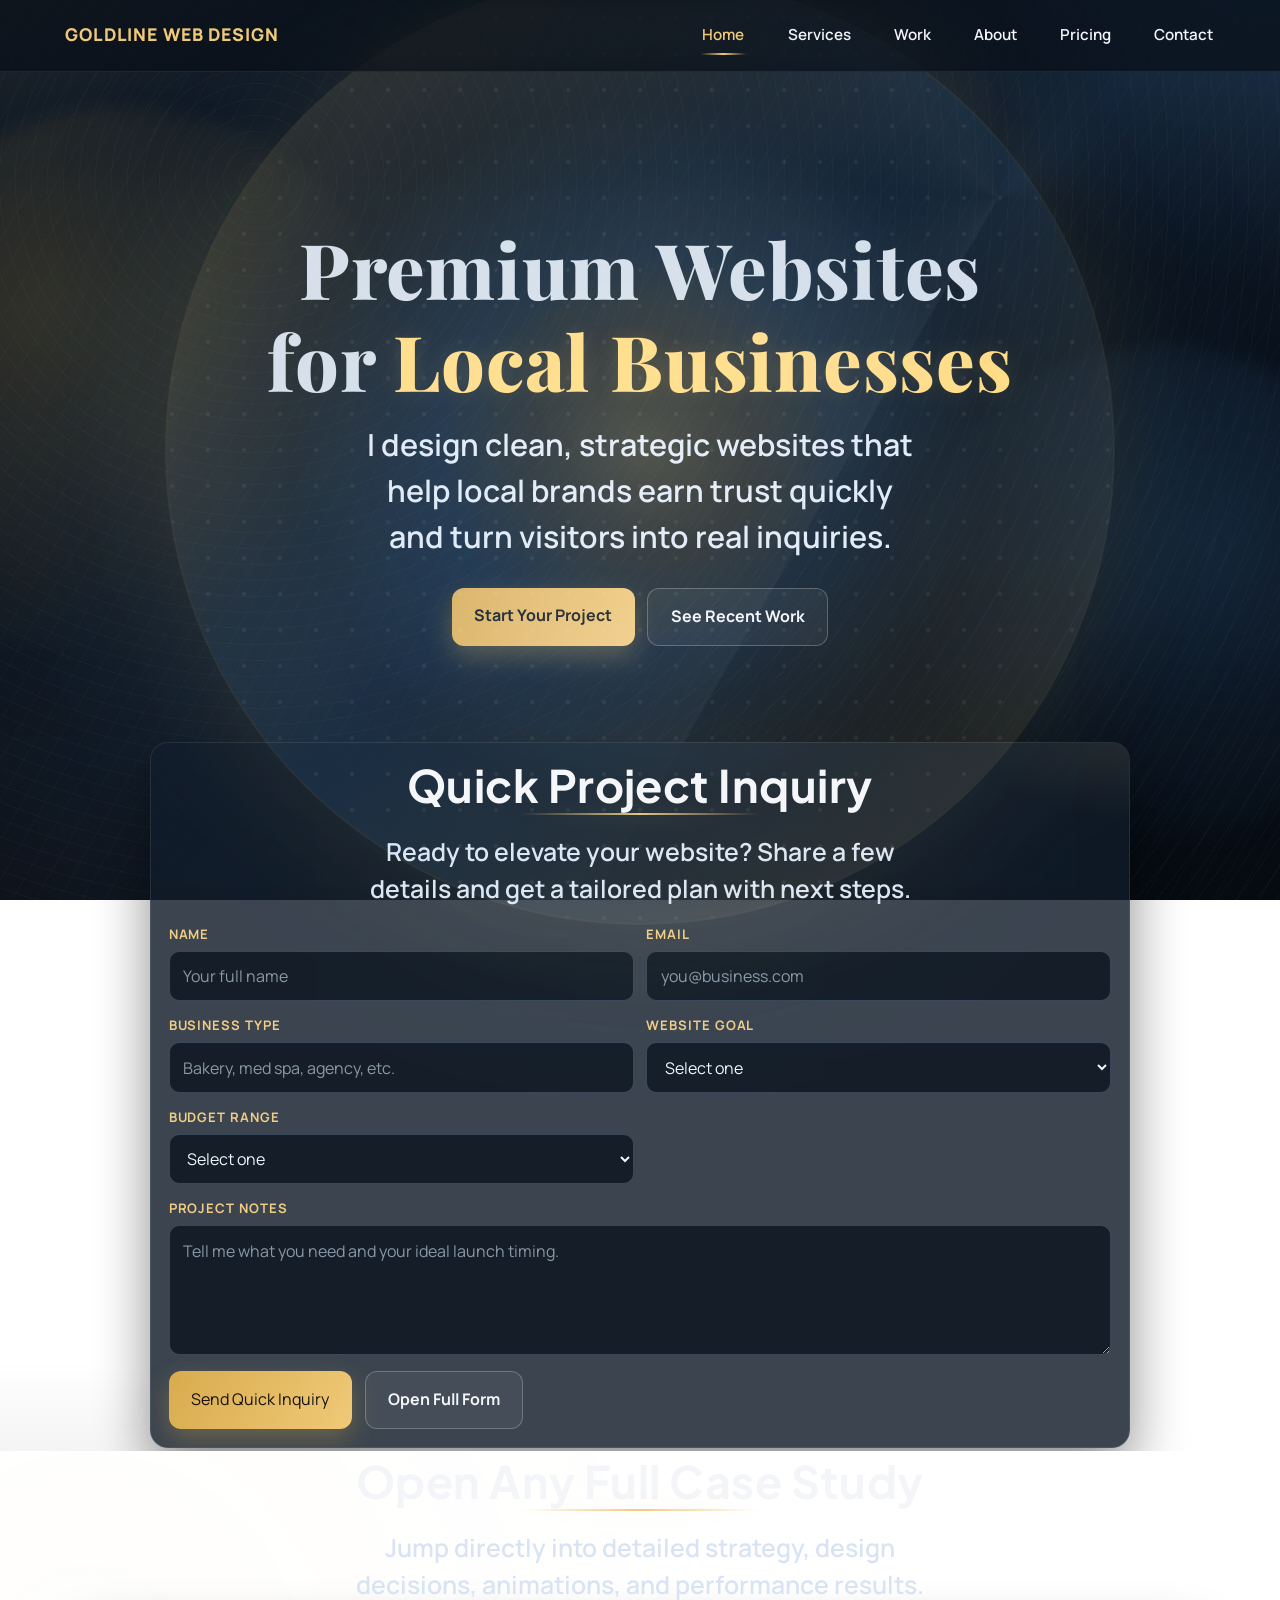
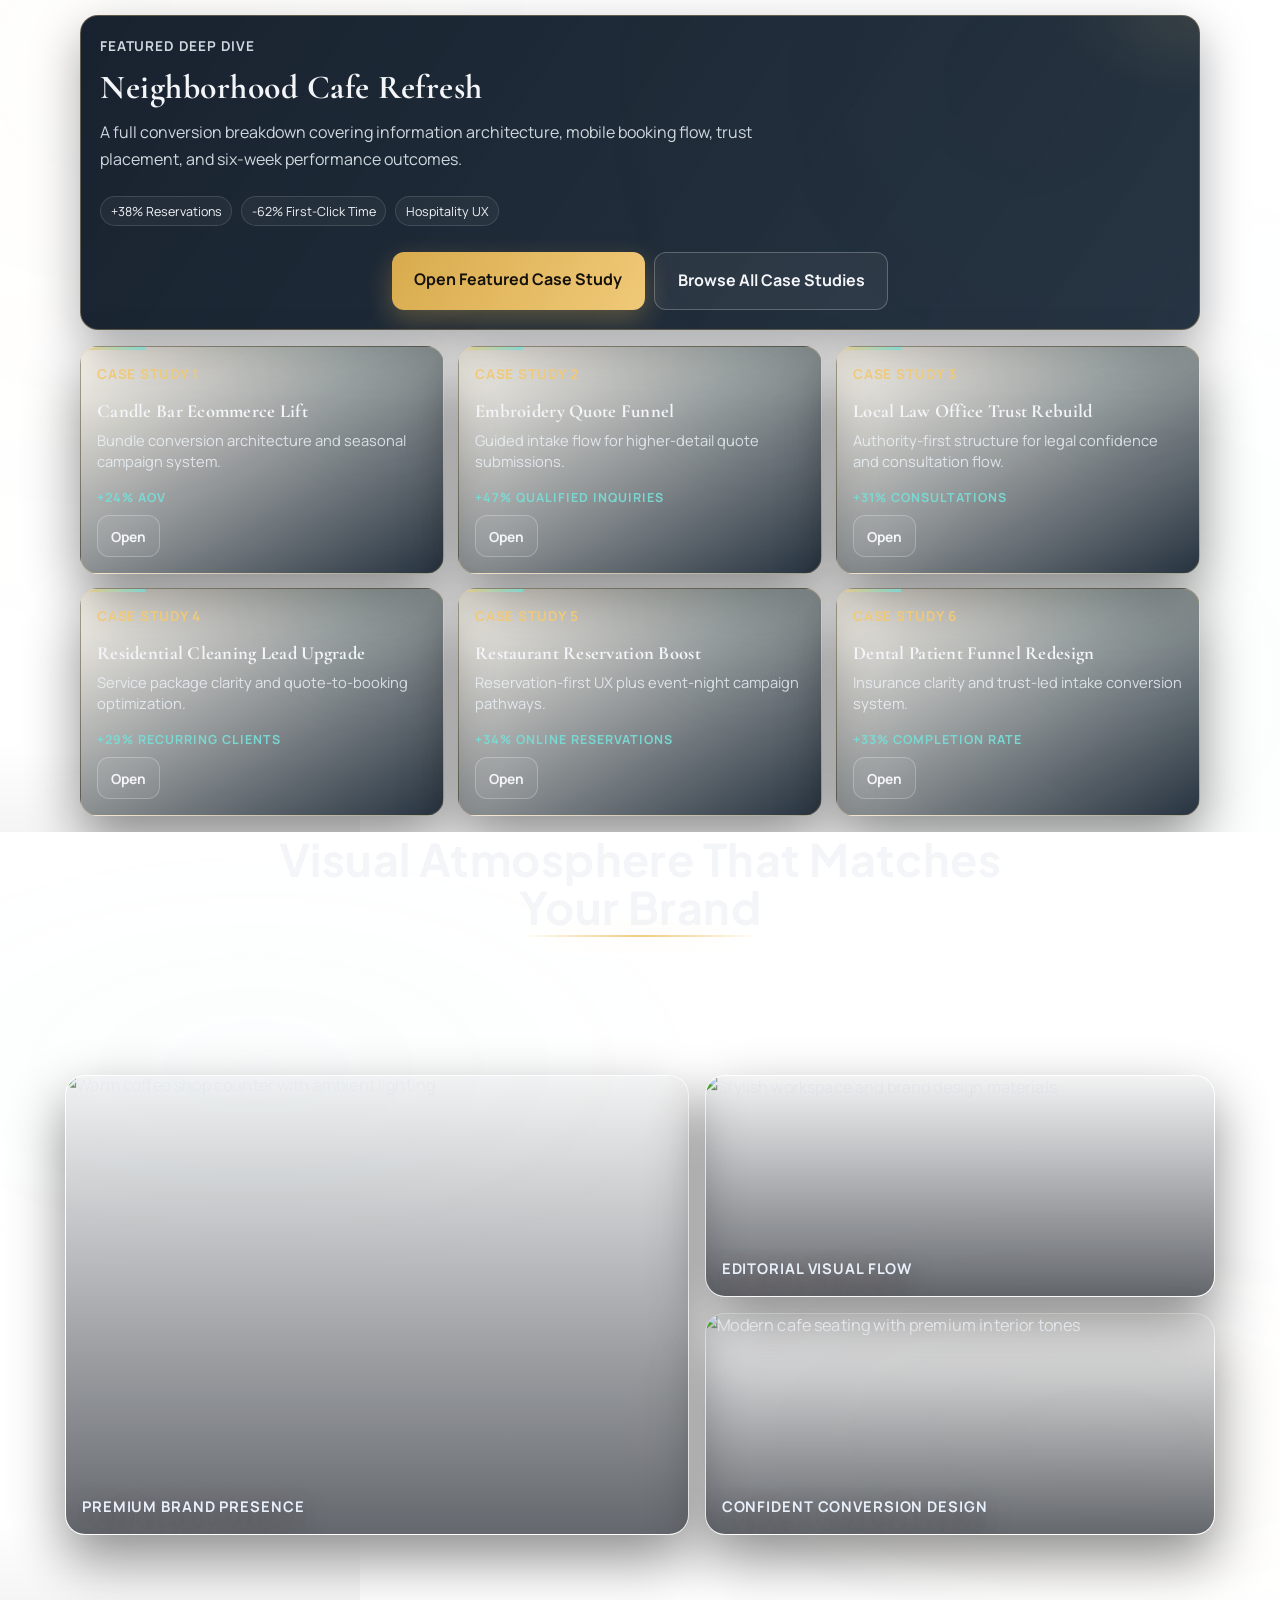
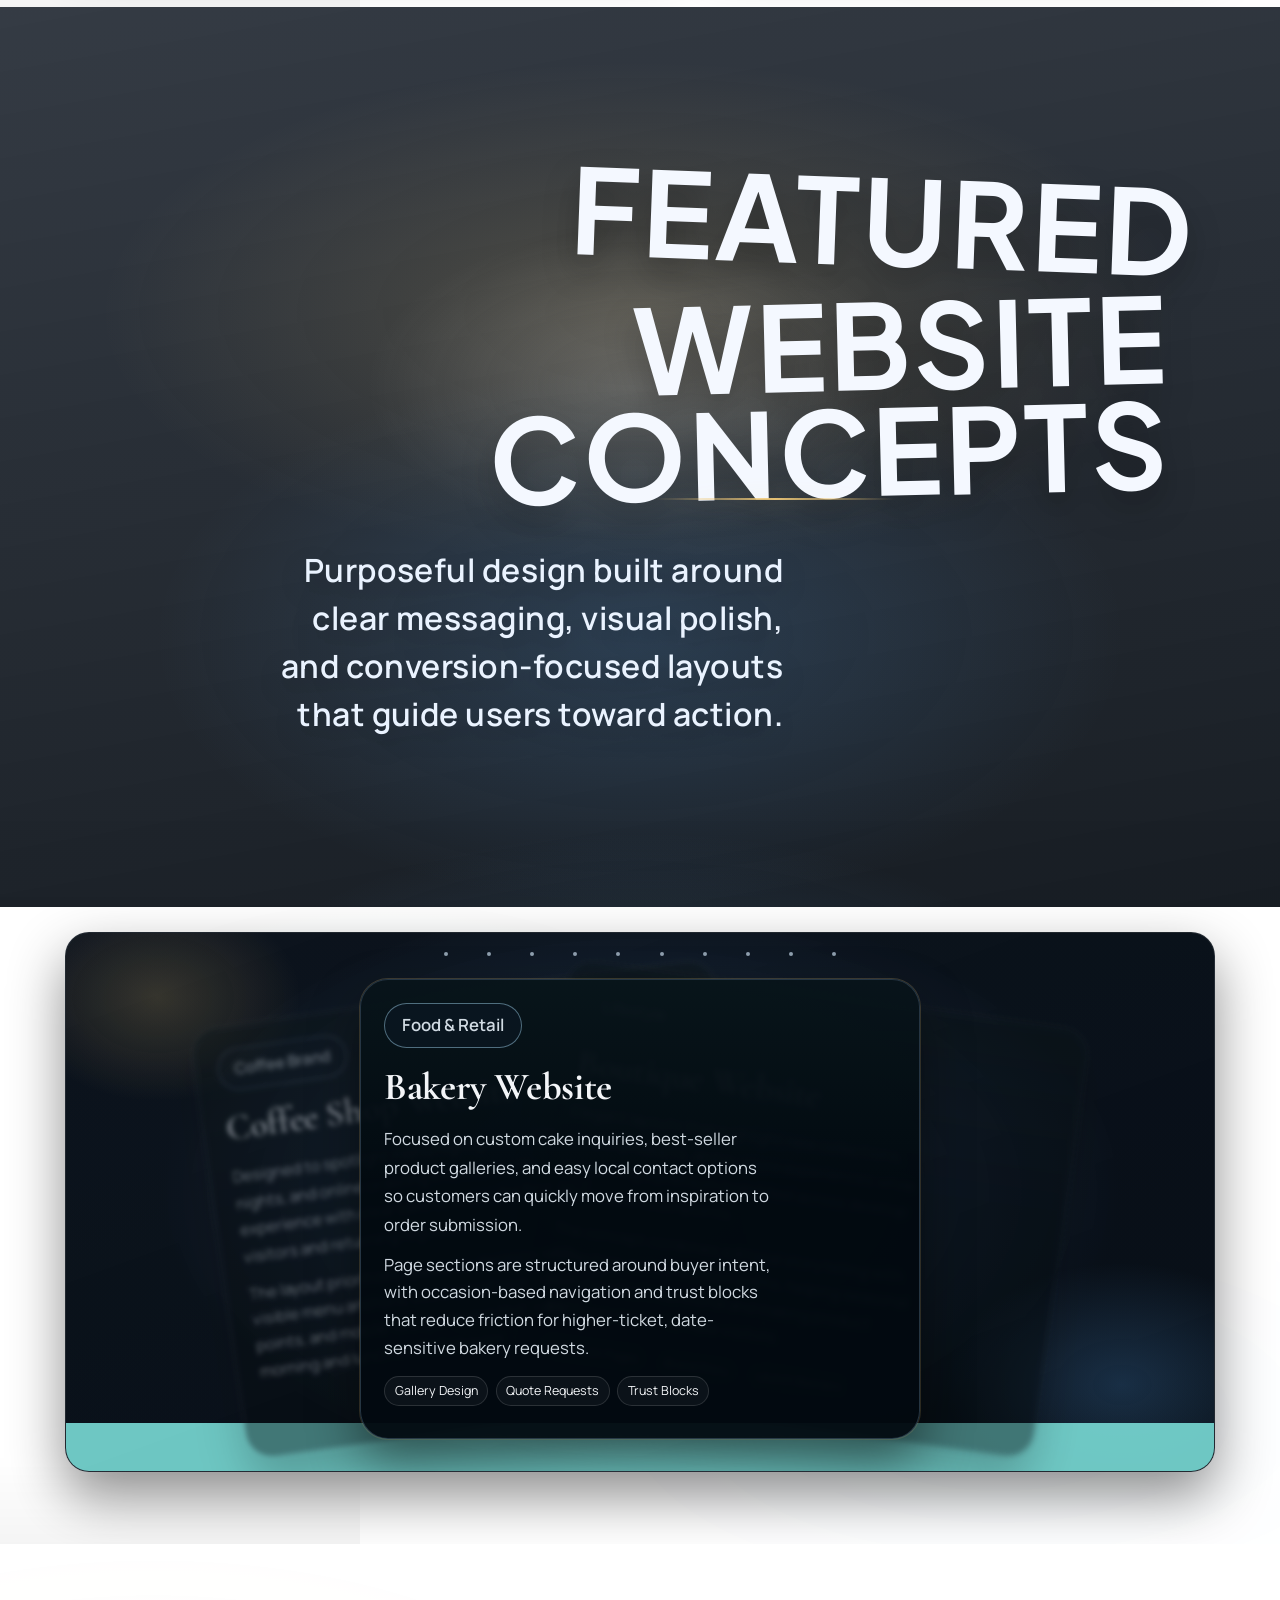
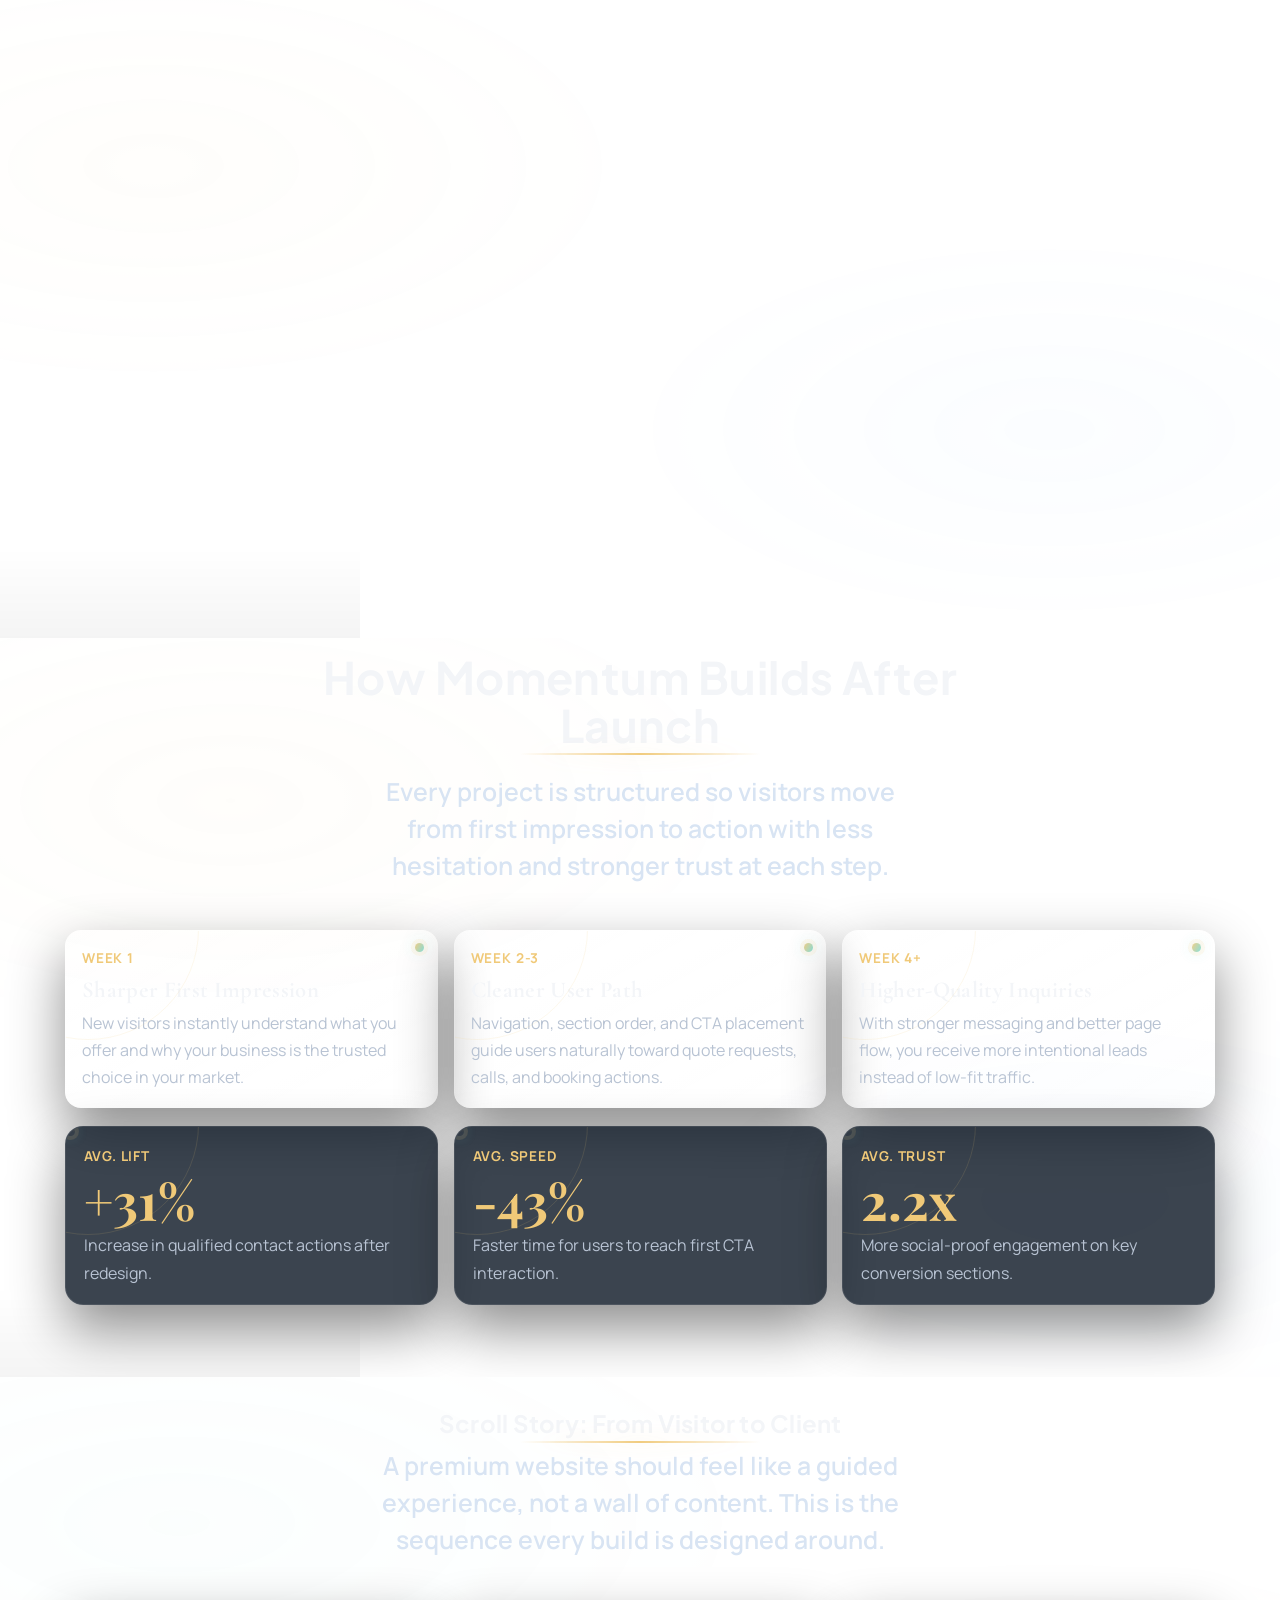
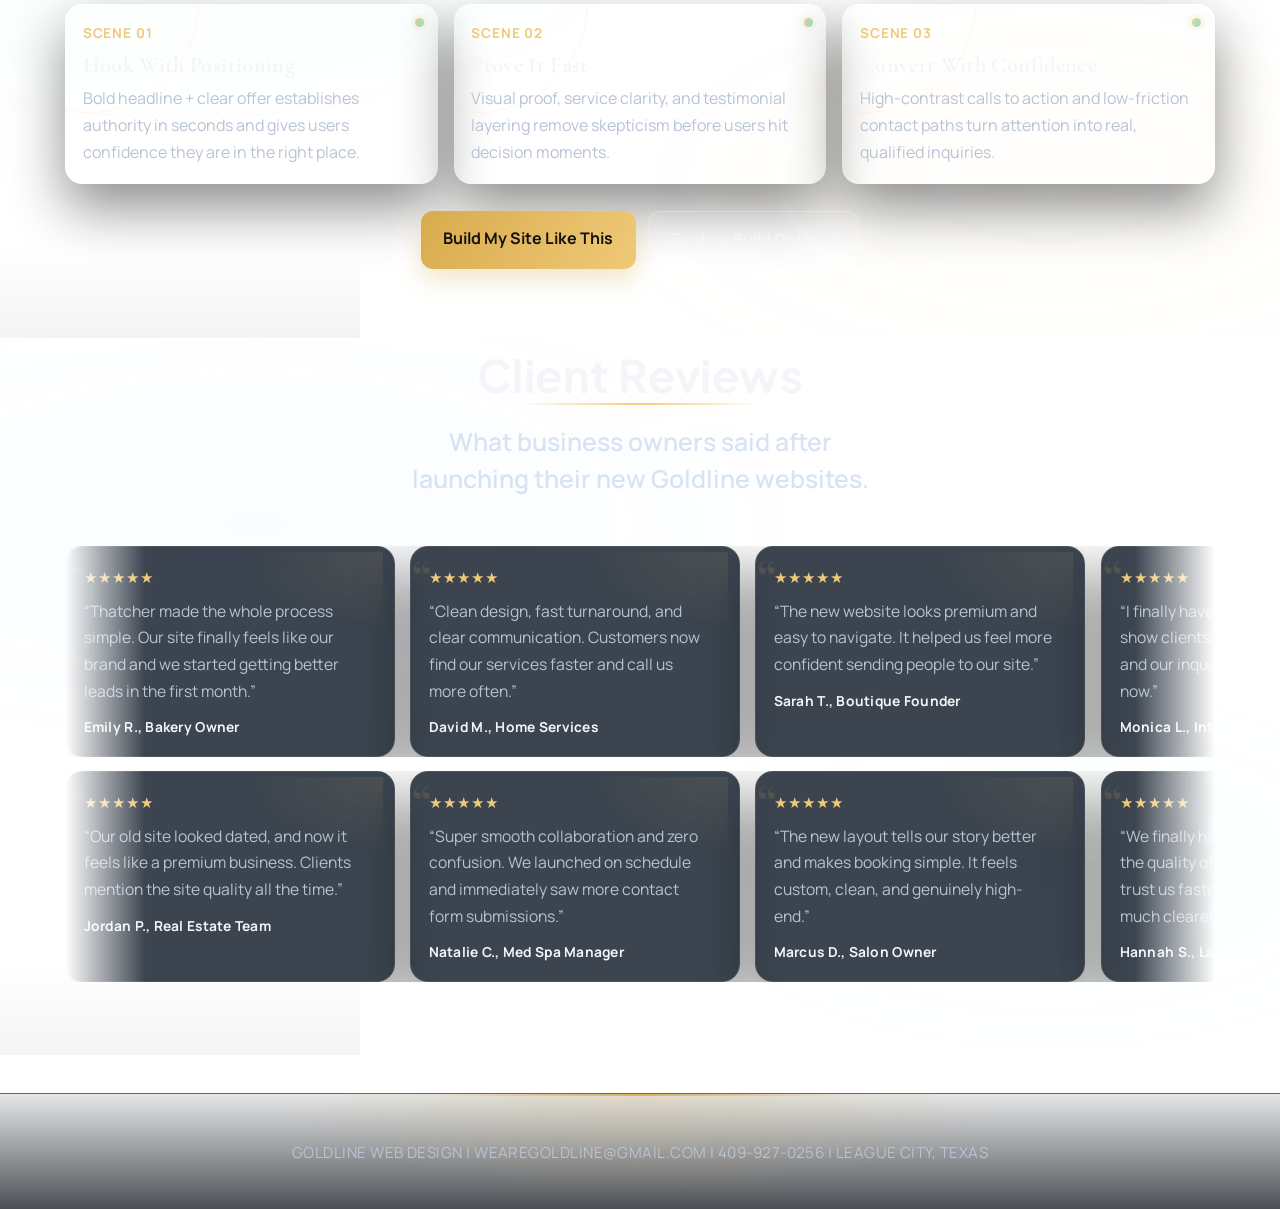
==== commit cb12c611: "Add inquiry section with contact form to index.html Updated the body tag to include a class for styl" ====
--- a/index.html
+++ b/index.html
@@ -14,7 +14,7 @@
 	<title>Goldline Web Design | Home</title>
 	<link rel='stylesheet' href='style.css'>
 </head>
-<body>
+<body class='home-page'>
 	<header class='site-header'>
 		<div class='container'>
 			<nav>
@@ -45,12 +45,168 @@
 			</div>
 		</section>
 
-		<section class='section'>
+		<section class='section home-inquiry-section'>
+			<div class='container'>
+				<article class='card contact-form-card home-inquiry-card'>
+					<div class='section-header contact-form-header'>
+						<h2>Quick Project Inquiry</h2>
+						<p>Ready to elevate your website? Share a few details and get a tailored plan with next steps.</p>
+					</div>
+					<form class='inquiry-form' action='https://formsubmit.co/wearegoldline@gmail.com' method='POST'>
+						<input type='hidden' name='_subject' value='New Home Page Inquiry'>
+						<input type='hidden' name='_captcha' value='false'>
+						<input type='hidden' name='_template' value='table'>
+						<input type='text' name='_honey' tabindex='-1' autocomplete='off' class='field-honeypot'>
+
+						<div class='inquiry-grid'>
+							<label>
+								<span>Name</span>
+								<input type='text' name='name' required placeholder='Your full name'>
+							</label>
+							<label>
+								<span>Email</span>
+								<input type='email' name='email' required placeholder='you@business.com'>
+							</label>
+							<label>
+								<span>Business Type</span>
+								<input type='text' name='business_type' required placeholder='Bakery, med spa, agency, etc.'>
+							</label>
+							<label>
+								<span>Website Goal</span>
+								<select name='website_goal' required>
+									<option value=''>Select one</option>
+									<option>Brand New Website</option>
+									<option>Website Redesign</option>
+									<option>More Leads / Inquiries</option>
+									<option>Online Booking / Scheduling</option>
+								</select>
+							</label>
+							<label>
+								<span>Budget Range</span>
+								<select name='budget_range' required>
+									<option value=''>Select one</option>
+									<option>Under $1,500</option>
+									<option>$1,500 - $3,000</option>
+									<option>$3,000 - $6,000</option>
+									<option>$6,000+</option>
+								</select>
+							</label>
+							<label class='full'>
+								<span>Project Notes</span>
+								<textarea name='project_notes' rows='4' required placeholder='Tell me what you need and your ideal launch timing.'></textarea>
+							</label>
+						</div>
+
+						<div class='actions'>
+							<button type='submit' class='btn'>Send Quick Inquiry</button>
+							<a class='btn-outline' href='contact.html'>Open Full Form</a>
+						</div>
+					</form>
+				</article>
+			</div>
+		</section>
+
+		<section class='section home-case-launch'>
 			<div class='container'>
 				<div class='section-header'>
-					<h2>Featured Website Concepts</h2>
+					<h2>Open Any Full Case Study</h2>
+					<p>Jump directly into detailed strategy, design decisions, animations, and performance results.</p>
+				</div>
+				<article class='card case-launch-feature'>
+					<div class='case-launch-feature-copy'>
+						<p class='meta'>Featured Deep Dive</p>
+						<h3>Neighborhood Cafe Refresh</h3>
+						<p>A full conversion breakdown covering information architecture, mobile booking flow, trust placement, and six-week performance outcomes.</p>
+						<div class='tag-row'>
+							<span class='tag'>+38% Reservations</span>
+							<span class='tag'>-62% First-Click Time</span>
+							<span class='tag'>Hospitality UX</span>
+						</div>
+						<div class='actions'>
+							<a class='btn' href='coffee-case-study.html'>Open Featured Case Study</a>
+							<a class='btn-outline' href='work.html'>Browse All Case Studies</a>
+						</div>
+					</div>
+				</article>
+				<div class='case-launch-grid'>
+					<article class='card case-launch-card'>
+						<p class='meta'>Case Study 1</p>
+						<h3>Candle Bar Ecommerce Lift</h3>
+						<p class='case-launch-note'>Bundle conversion architecture and seasonal campaign system.</p>
+						<p class='case-launch-metric'>+24% AOV</p>
+						<a class='btn-outline' href='candle-case-study.html'>Open</a>
+					</article>
+					<article class='card case-launch-card'>
+						<p class='meta'>Case Study 2</p>
+						<h3>Embroidery Quote Funnel</h3>
+						<p class='case-launch-note'>Guided intake flow for higher-detail quote submissions.</p>
+						<p class='case-launch-metric'>+47% Qualified Inquiries</p>
+						<a class='btn-outline' href='embroidery-case-study.html'>Open</a>
+					</article>
+					<article class='card case-launch-card'>
+						<p class='meta'>Case Study 3</p>
+						<h3>Local Law Office Trust Rebuild</h3>
+						<p class='case-launch-note'>Authority-first structure for legal confidence and consultation flow.</p>
+						<p class='case-launch-metric'>+31% Consultations</p>
+						<a class='btn-outline' href='law-case-study.html'>Open</a>
+					</article>
+					<article class='card case-launch-card'>
+						<p class='meta'>Case Study 4</p>
+						<h3>Residential Cleaning Lead Upgrade</h3>
+						<p class='case-launch-note'>Service package clarity and quote-to-booking optimization.</p>
+						<p class='case-launch-metric'>+29% Recurring Clients</p>
+						<a class='btn-outline' href='cleaning-case-study.html'>Open</a>
+					</article>
+					<article class='card case-launch-card'>
+						<p class='meta'>Case Study 5</p>
+						<h3>Restaurant Reservation Boost</h3>
+						<p class='case-launch-note'>Reservation-first UX plus event-night campaign pathways.</p>
+						<p class='case-launch-metric'>+34% Online Reservations</p>
+						<a class='btn-outline' href='restaurant-case-study.html'>Open</a>
+					</article>
+					<article class='card case-launch-card'>
+						<p class='meta'>Case Study 6</p>
+						<h3>Dental Patient Funnel Redesign</h3>
+						<p class='case-launch-note'>Insurance clarity and trust-led intake conversion system.</p>
+						<p class='case-launch-metric'>+33% Completion Rate</p>
+						<a class='btn-outline' href='dental-case-study.html'>Open</a>
+					</article>
+				</div>
+			</div>
+		</section>
+
+		<section class='section home-atmosphere'>
+			<div class='container'>
+				<div class='section-header'>
+					<h2>Visual Atmosphere That Matches Your Brand</h2>
+					<p>Every build combines clean structure with rich imagery so your site feels premium the second someone lands on it.</p>
+				</div>
+				<div class='atmos-grid'>
+					<figure class='atmos-shot reveal-left' data-caption='Premium Brand Presence'>
+						<img src='https://images.unsplash.com/photo-1495474472287-4d71bcdd2085?auto=format&fit=crop&w=1500&q=80' alt='Warm coffee shop counter with ambient lighting' loading='lazy' decoding='async'>
+					</figure>
+					<figure class='atmos-shot reveal-pop' data-caption='Editorial Visual Flow'>
+						<img src='https://images.unsplash.com/photo-1481833761820-0509d3217039?auto=format&fit=crop&w=1400&q=80' alt='Stylish workspace and brand design materials' loading='lazy' decoding='async'>
+					</figure>
+					<figure class='atmos-shot reveal-right' data-caption='Confident Conversion Design'>
+						<img src='https://images.unsplash.com/photo-1461988320302-91bde64fc8e4?auto=format&fit=crop&w=1400&q=80' alt='Modern cafe seating with premium interior tones' loading='lazy' decoding='async'>
+					</figure>
+				</div>
+			</div>
+		</section>
+
+		<section class='featured-concepts-section'>
+			<div class='section-header featured-concepts-header'>
+					<h2>
+						<span class='fc-line fc-line-top'>Featured</span>
+						<span class='fc-line fc-line-bottom'>Website Concepts</span>
+					</h2>
 					<p>Purposeful design built around clear messaging, visual polish, and conversion-focused layouts that guide users toward action.</p>
-				</div>
+			</div>
+		</section>
+
+		<section class='section featured-concepts-carousel'>
+			<div class='container'>
 				<div class='featured-flow-stage' id='featuredFlowStage' aria-label='Featured website concept carousel'>
 					<div class='featured-flow-dots' aria-hidden='true'>
 						<span></span><span></span><span></span><span></span><span></span><span></span><span></span><span></span><span></span><span></span>
@@ -61,6 +217,9 @@
 							<h3>Coffee Shop Website</h3>
 							<p>Designed to spotlight menu highlights, event nights, and online ordering in one smooth experience with clear calls to action for first-time visitors and returning regulars.</p>
 							<p class='featured-flow-note'>The layout prioritizes speed-to-decision with visible menu anchors, social proof near conversion points, and mobile-first pathways that support morning and lunch traffic behavior.</p>
+							<div class='actions'>
+								<a class='btn-outline' href='coffee-case-study.html'>View Full Coffee Case Study</a>
+							</div>
 							<div class='tag-row'>
 								<span class='tag'>Menu UX</span>
 								<span class='tag'>Event Pages</span>
@@ -129,6 +288,79 @@
 			</div>
 		</section>
 
+		<section class='section home-momentum'>
+			<div class='container'>
+				<div class='section-header'>
+					<h2>How Momentum Builds After Launch</h2>
+					<p>Every project is structured so visitors move from first impression to action with less hesitation and stronger trust at each step.</p>
+				</div>
+				<div class='momentum-track'>
+					<article class='momentum-step reveal-left'>
+						<p class='meta'>Week 1</p>
+						<h3>Sharper First Impression</h3>
+						<p>New visitors instantly understand what you offer and why your business is the trusted choice in your market.</p>
+					</article>
+					<article class='momentum-step reveal-pop'>
+						<p class='meta'>Week 2-3</p>
+						<h3>Cleaner User Path</h3>
+						<p>Navigation, section order, and CTA placement guide users naturally toward quote requests, calls, and booking actions.</p>
+					</article>
+					<article class='momentum-step reveal-right'>
+						<p class='meta'>Week 4+</p>
+						<h3>Higher-Quality Inquiries</h3>
+						<p>With stronger messaging and better page flow, you receive more intentional leads instead of low-fit traffic.</p>
+					</article>
+				</div>
+				<div class='impact-grid'>
+					<article class='impact-stat card reveal-pop'>
+						<p class='meta'>Avg. Lift</p>
+						<strong>+31%</strong>
+						<p>Increase in qualified contact actions after redesign.</p>
+					</article>
+					<article class='impact-stat card reveal-left'>
+						<p class='meta'>Avg. Speed</p>
+						<strong>-43%</strong>
+						<p>Faster time for users to reach first CTA interaction.</p>
+					</article>
+					<article class='impact-stat card reveal-right'>
+						<p class='meta'>Avg. Trust</p>
+						<strong>2.2x</strong>
+						<p>More social-proof engagement on key conversion sections.</p>
+					</article>
+				</div>
+			</div>
+		</section>
+
+		<section class='section-soft home-scroll-story'>
+			<div class='container'>
+				<div class='section-header'>
+					<h2>Scroll Story: From Visitor to Client</h2>
+					<p>A premium website should feel like a guided experience, not a wall of content. This is the sequence every build is designed around.</p>
+				</div>
+				<div class='story-stack'>
+					<article class='story-panel reveal-left'>
+						<p class='meta'>Scene 01</p>
+						<h3>Hook With Positioning</h3>
+						<p>Bold headline + clear offer establishes authority in seconds and gives users confidence they are in the right place.</p>
+					</article>
+					<article class='story-panel reveal-pop'>
+						<p class='meta'>Scene 02</p>
+						<h3>Prove It Fast</h3>
+						<p>Visual proof, service clarity, and testimonial layering remove skepticism before users hit decision moments.</p>
+					</article>
+					<article class='story-panel reveal-right'>
+						<p class='meta'>Scene 03</p>
+						<h3>Convert With Confidence</h3>
+						<p>High-contrast calls to action and low-friction contact paths turn attention into real, qualified inquiries.</p>
+					</article>
+				</div>
+				<div class='actions'>
+					<a class='btn' href='contact.html'>Build My Site Like This</a>
+					<a class='btn-outline' href='services.html'>Explore Build Options</a>
+				</div>
+			</div>
+		</section>
+
 		<section class='section reviews-section'>
 			<div class='container'>
 				<div class='section-header'>
--- a/style.css
+++ b/style.css
@@ -1,11 +1,16 @@
 
-@import url('https://fonts.googleapis.com/css2?family=Manrope:wght@400;500;600;700;800&family=Playfair+Display:wght@700;800&display=swap');
+@import url('https://fonts.googleapis.com/css2?family=Manrope:wght@400;500;600;700;800&family=Playfair+Display:wght@700;800&family=Plus+Jakarta+Sans:wght@600;700;800&family=Cormorant+Garamond:wght@600;700&display=swap');
 
 :root {
+	--featured-flow: 0;
 	--bg-main: #091019;
 	--bg-soft: #0f1a28;
 	--bg-deep: #060b12;
 	--bg-card: rgba(16, 27, 41, 0.82);
+	--font-body: 'Manrope', sans-serif;
+	--font-h1: 'Playfair Display', serif;
+	--font-h2: 'Plus Jakarta Sans', sans-serif;
+	--font-h3: 'Cormorant Garamond', serif;
 	--text-main: #f3f5f8;
 	--text-soft: #b8c3d3;
 	--brand: #d8ab4d;
@@ -21,13 +26,14 @@
 }
 
 body {
-	font-family: 'Manrope', sans-serif;
+	font-family: var(--font-body);
 	color: var(--text-main);
 	line-height: 1.7;
 	position: relative;
 	isolation: isolate;
 	overflow-x: hidden;
 	background:
+		linear-gradient(180deg, rgba(0, 0, 0, var(--featured-flow)), rgba(0, 0, 0, var(--featured-flow))),
 		radial-gradient(1300px 780px at -18% -30%, rgba(216, 171, 77, 0.24), transparent 60%),
 		radial-gradient(1080px 620px at 115% -8%, rgba(94, 173, 255, 0.2), transparent 62%),
 		radial-gradient(760px 460px at 50% 115%, rgba(216, 171, 77, 0.13), transparent 74%),
@@ -48,7 +54,7 @@
 	pointer-events: none;
 	border-radius: 50%;
 	filter: blur(10px);
-	opacity: 0.5;
+	opacity: calc(0.5 - (var(--featured-flow) * 0.5));
 	mix-blend-mode: screen;
 }
 
@@ -97,7 +103,7 @@
 	z-index: 0;
 	pointer-events: none;
 	transform: translate(-50%, -50%);
-	opacity: 0.86;
+	opacity: calc(0.86 - (var(--featured-flow) * 0.78));
 	background:
 		radial-gradient(circle at 50% 50%, rgba(240, 201, 120, 0.28) 0%, rgba(240, 201, 120, 0.14) 16%, rgba(95, 176, 255, 0.1) 30%, rgba(9, 16, 25, 0.08) 52%, transparent 74%),
 		radial-gradient(circle at 50% 50%, rgba(255, 255, 255, 0.09) 0 2px, transparent 2px 18px),
@@ -232,21 +238,7 @@
 	max-width: 780px;
 	margin: 0 auto;
 	padding-top: 1.4rem;
-}
-
-.hero-simple h1 {
-	font-size: clamp(4.9rem, 11.4vw, 9.8rem);
-	max-width: 1120px;
-	margin-bottom: 1.15rem;
-	line-height: 0.9;
-	letter-spacing: -0.06em;
-	text-wrap: balance;
-	text-shadow: 0 16px 40px rgba(0, 0, 0, 0.5), 0 0 32px rgba(216, 171, 77, 0.18);
-}
-
-.hero-simple p {
-	font-size: 1.28rem;
-	max-width: 760px;
+	align-items: stretch;
 	color: #d2dce8;
 }
 
@@ -289,9 +281,27 @@
 
 h1,
 h2,
+h3,
+h4 {
+	line-height: 1.2;
+}
+
+h1 {
+	font-family: var(--font-h1);
+	font-weight: 800;
+	letter-spacing: 0.01em;
+}
+
+h2 {
+	font-family: var(--font-h2);
+	font-weight: 700;
+	letter-spacing: 0.01em;
+}
+
 h3 {
-	font-family: 'Playfair Display', serif;
-	line-height: 1.2;
+	font-family: var(--font-h3);
+	font-weight: 700;
+	letter-spacing: 0.015em;
 }
 
 .hero h1,
@@ -311,9 +321,13 @@
 
 .hero p,
 .page-hero p {
-	max-width: 760px;
+	max-width: 980px;
 	margin: 0 auto;
-	font-size: 1.08rem;
+	font-size: clamp(1.25rem, 2.8vw, 1.9rem);
+	line-height: 1.52;
+	font-weight: 600;
+	color: #dee8f6;
+	text-wrap: balance;
 }
 
 .actions {
@@ -338,6 +352,19 @@
 	color: #15120e;
 	background: linear-gradient(120deg, var(--brand), var(--brand-strong));
 	box-shadow: 0 10px 26px rgba(216, 171, 77, 0.32);
+	position: relative;
+	overflow: hidden;
+}
+
+.btn::after {
+	content: '';
+	position: absolute;
+	inset: -120% -20% auto;
+	height: 220%;
+	background: linear-gradient(120deg, transparent 32%, rgba(255, 255, 255, 0.45) 50%, transparent 68%);
+	transform: translateX(-130%);
+	animation: btnShine 3.2s linear infinite;
+	pointer-events: none;
 }
 
 .btn-outline {
@@ -356,15 +383,21 @@
 	z-index: 1;
 	isolation: isolate;
 	opacity: 0;
-	transform: translateY(44px) scale(0.985);
-	filter: blur(8px);
-	transition: opacity 0.62s ease, transform 0.62s cubic-bezier(0.16, 0.84, 0.26, 1), filter 0.62s ease;
+	--reveal-x: 0px;
+	--reveal-y: 44px;
+	--reveal-scale: 0.985;
+	--reveal-blur: 8px;
+	--reveal-duration: 0.62s;
+	--reveal-ease: cubic-bezier(0.16, 0.84, 0.26, 1);
+	transform: translate3d(var(--reveal-x), var(--reveal-y), 0) scale(var(--reveal-scale));
+	filter: blur(var(--reveal-blur));
+	transition: opacity var(--reveal-duration) ease, transform var(--reveal-duration) var(--reveal-ease), filter var(--reveal-duration) ease;
 	will-change: opacity, transform, filter;
 }
 
 .scroll-reveal.is-visible {
 	opacity: 1;
-	transform: translateY(0);
+	transform: translate3d(0, 0, 0) scale(1);
 	filter: blur(0);
 }
 
@@ -377,7 +410,8 @@
 .process-orbit-wrap.scroll-reveal,
 .compare-wrap.scroll-reveal {
 	z-index: 0;
-	transform: translateY(46px) scale(0.985);
+	--reveal-y: 46px;
+	--reveal-scale: 0.985;
 }
 
 .scroll-reveal.hero-simple,
@@ -391,13 +425,140 @@
 	transition-duration: 0.9s;
 }
 
+.scroll-reveal.reveal-left {
+	--reveal-x: -56px;
+	--reveal-y: 0px;
+	--reveal-scale: 0.98;
+}
+
+.scroll-reveal.reveal-right {
+	--reveal-x: 56px;
+	--reveal-y: 0px;
+	--reveal-scale: 0.98;
+}
+
+.scroll-reveal.reveal-pop {
+	--reveal-y: 30px;
+	--reveal-scale: 0.93;
+	--reveal-blur: 10px;
+	filter: blur(var(--reveal-blur)) saturate(0.85);
+}
+
+.scroll-reveal.reveal-pop.is-visible {
+	animation: popInSoft 0.62s cubic-bezier(0.2, 0.86, 0.3, 1) both;
+}
+
 .section,
 .page {
 	padding: 2.2rem 0 4.5rem;
+	position: relative;
+	isolation: isolate;
 }
 
 .section-soft {
 	padding: 1.2rem 0 3.2rem;
+	position: relative;
+	isolation: isolate;
+}
+
+.section::after,
+.page::after,
+.section-soft::after {
+	content: '';
+	position: absolute;
+	left: 50%;
+	bottom: 0;
+	transform: translateX(-50%);
+	width: min(720px, 86%);
+	height: 1px;
+	background: linear-gradient(90deg, transparent, rgba(255, 255, 255, 0.08), transparent);
+	pointer-events: none;
+	opacity: 0.65;
+}
+
+.home-page main > section {
+	position: relative;
+	--hs-progress: 0;
+	overflow: hidden;
+	transition: background 0.4s ease;
+}
+
+.home-page main > section::before {
+	content: '';
+	position: absolute;
+	inset: 0;
+	pointer-events: none;
+	z-index: 0;
+	opacity: calc(0.14 + var(--hs-progress) * 0.34);
+	transition: opacity 0.25s linear;
+}
+
+.home-page main > section::after {
+	content: '';
+	position: absolute;
+	left: 0;
+	right: 0;
+	bottom: 0;
+	height: 90px;
+	pointer-events: none;
+	z-index: 0;
+	opacity: calc(0.1 + var(--hs-progress) * 0.22);
+	transition: opacity 0.25s linear;
+	background: linear-gradient(180deg, transparent, rgba(0, 0, 0, 0.42));
+}
+
+.home-page main > section > .container {
+	position: relative;
+	z-index: 1;
+}
+
+.home-page .home-atmosphere::before {
+	background:
+		radial-gradient(700px 340px at 20% 30%, rgba(121, 219, 213, 0.2), transparent 70%),
+		radial-gradient(760px 360px at 86% 78%, rgba(240, 201, 120, 0.2), transparent 72%);
+	animation: sectionColorDriftA 14s ease-in-out infinite;
+}
+
+.home-page .featured-concepts-section::before {
+	background:
+		radial-gradient(760px 380px at 14% 42%, rgba(95, 176, 255, 0.18), transparent 68%),
+		radial-gradient(800px 380px at 82% 60%, rgba(240, 201, 120, 0.2), transparent 72%);
+	animation: sectionColorDriftB 16s ease-in-out infinite;
+}
+
+.home-page .featured-concepts-carousel::before {
+	background:
+		radial-gradient(620px 280px at 30% 20%, rgba(121, 219, 213, 0.16), transparent 70%),
+		radial-gradient(700px 320px at 78% 80%, rgba(95, 176, 255, 0.2), transparent 72%);
+	animation: sectionColorDriftA 13s ease-in-out infinite reverse;
+}
+
+.home-page .section-soft::before {
+	background:
+		radial-gradient(720px 330px at 12% 32%, rgba(240, 201, 120, 0.19), transparent 72%),
+		radial-gradient(660px 300px at 82% 70%, rgba(95, 176, 255, 0.18), transparent 70%);
+	animation: sectionColorDriftB 15s ease-in-out infinite;
+}
+
+.home-page .reviews-section::before {
+	background:
+		radial-gradient(820px 340px at 20% 26%, rgba(95, 176, 255, 0.2), transparent 74%),
+		radial-gradient(620px 300px at 82% 74%, rgba(121, 219, 213, 0.18), transparent 70%);
+	animation: sectionColorDriftA 17s ease-in-out infinite;
+}
+
+.home-page .home-momentum::before {
+	background:
+		radial-gradient(760px 350px at 18% 22%, rgba(240, 201, 120, 0.22), transparent 72%),
+		radial-gradient(700px 320px at 84% 76%, rgba(95, 176, 255, 0.2), transparent 72%);
+	animation: sectionColorDriftB 14s ease-in-out infinite reverse;
+}
+
+.home-page .home-scroll-story::before {
+	background:
+		radial-gradient(840px 360px at 14% 26%, rgba(121, 219, 213, 0.2), transparent 74%),
+		radial-gradient(720px 340px at 82% 72%, rgba(240, 201, 120, 0.22), transparent 72%);
+	animation: sectionColorDriftA 16s ease-in-out infinite;
 }
 
 .section-header {
@@ -406,6 +567,137 @@
 	margin: 0 auto 2.8rem;
 }
 
+.section-header p {
+	max-width: 940px;
+	margin: 0.25rem auto 0;
+	font-size: clamp(1.15rem, 2.2vw, 1.55rem);
+	line-height: 1.5;
+	font-weight: 600;
+	color: #d8e4f3;
+	text-wrap: balance;
+}
+
+.featured-concepts-section {
+	padding: 0;
+}
+
+.featured-concepts-header {
+	--fc-progress: 0;
+	--fc-enter: 0;
+	--fc-shift: 0px;
+	--fc-tilt: 0deg;
+	--fc-mx: 50%;
+	--fc-my: 42%;
+	min-height: 100svh;
+	display: flex;
+	flex-direction: column;
+	justify-content: center;
+	align-items: stretch;
+	gap: clamp(1rem, 3vw, 2.6rem);
+	text-align: right;
+	max-width: none;
+	margin: 0 auto;
+	padding: 2rem min(7vw, 90px);
+	position: relative;
+	border-radius: 0;
+	border: 0;
+	background:
+		radial-gradient(900px 420px at 50% 34%, rgba(240, 201, 120, 0.18), transparent 60%),
+		radial-gradient(760px 420px at 50% 70%, rgba(95, 176, 255, 0.17), transparent 64%),
+		linear-gradient(170deg, rgba(8, 16, 27, 0.82), rgba(4, 10, 17, 0.92));
+	overflow: hidden;
+	transform: perspective(1200px) rotateX(var(--fc-tilt)) translateY(var(--fc-shift));
+	transition: transform 0.22s linear;
+}
+
+.featured-concepts-carousel {
+	padding-top: 1.35rem;
+}
+
+.featured-concepts-header::before {
+	content: none;
+}
+
+.featured-concepts-header::after {
+	content: '';
+	position: absolute;
+	inset: 0;
+	z-index: 1;
+	pointer-events: none;
+	background:
+		radial-gradient(420px 240px at var(--fc-mx) var(--fc-my), rgba(255, 255, 255, 0.18), transparent 65%),
+		radial-gradient(620px 300px at 50% 115%, rgba(95, 176, 255, 0.16), transparent 70%);
+	animation: featuredPulse 6.5s ease-in-out infinite;
+}
+
+.featured-concepts-header h2 {
+	align-self: flex-end;
+	font-family: 'Plus Jakarta Sans', sans-serif;
+	font-size: clamp(3.2rem, 9.2vw, 7.6rem);
+	line-height: 0.9;
+	margin-bottom: 0.2rem;
+	max-width: 10ch;
+	text-wrap: balance;
+	color: #f4f8ff;
+	background: none;
+	-webkit-background-clip: border-box;
+	background-clip: border-box;
+	-webkit-text-fill-color: currentColor;
+	text-shadow: 0 16px 34px rgba(0, 0, 0, 0.3);
+	position: relative;
+	z-index: 2;
+	animation: featuredTitlePulse 3.8s ease-in-out infinite;
+	transform: translate3d(calc((1 - var(--fc-enter)) * 42px), calc(var(--fc-shift) * -0.2), 0);
+	text-transform: uppercase;
+	letter-spacing: 0.025em;
+	opacity: calc(0.2 + var(--fc-enter) * 0.8);
+	filter: blur(calc((1 - var(--fc-enter)) * 7px));
+}
+
+.featured-concepts-header .fc-line {
+	display: block;
+	transform-origin: right center;
+}
+
+.featured-concepts-header .fc-line-top {
+	transform: rotate(2.1deg) translateX(0.04em);
+	animation: featuredLineTop 5.4s ease-in-out infinite;
+}
+
+.featured-concepts-header .fc-line-bottom {
+	transform: rotate(-1.35deg) translateX(-0.18em);
+	animation: featuredLineBottom 6.2s ease-in-out infinite;
+}
+
+.featured-concepts-header h2::after {
+	content: '';
+	position: absolute;
+	right: 0;
+	bottom: -0.18em;
+	transform: none;
+	width: clamp(180px, 34vw, 460px);
+	height: 2px;
+	background: linear-gradient(90deg, transparent, rgba(240, 201, 120, 0.95), transparent);
+	filter: drop-shadow(0 0 12px rgba(240, 201, 120, 0.6));
+	animation: rhythmSweep 3.6s ease-in-out infinite;
+}
+
+.featured-concepts-header p {
+	align-self: flex-end;
+	font-size: clamp(1.28rem, 2.6vw, 2rem);
+	max-width: min(33ch, 92vw);
+	color: #eaf3ff;
+	position: relative;
+	z-index: 2;
+	letter-spacing: 0.015em;
+	text-shadow: 0 10px 26px rgba(0, 0, 0, 0.32);
+	transform: translate3d(calc((1 - var(--fc-enter)) * -48px), calc(var(--fc-shift) * 0.2), 0);
+	margin-left: 0;
+	text-align: right;
+	opacity: calc(0.18 + var(--fc-enter) * 0.8);
+	filter: blur(calc((1 - var(--fc-enter)) * 9px));
+}
+
 .contact-page .contact-checklist-header {
 	margin-top: 9rem;
 	margin-bottom: 2.2rem;
@@ -417,6 +709,92 @@
 
 .contact-page .timeline {
 	margin-top: 1rem;
+}
+
+.contact-form-card {
+	margin-top: 1.2rem;
+	padding: 1.35rem;
+	border: 1px solid rgba(240, 201, 120, 0.24);
+	background: linear-gradient(160deg, rgba(17, 31, 49, 0.9), rgba(10, 19, 31, 0.94));
+}
+
+.contact-form-header {
+	margin-bottom: 1.1rem;
+}
+
+.field-honeypot {
+	position: absolute;
+	left: -9999px;
+	opacity: 0;
+	pointer-events: none;
+}
+
+.inquiry-grid {
+	display: grid;
+	grid-template-columns: repeat(2, minmax(0, 1fr));
+	gap: 0.8rem;
+	margin-bottom: 1rem;
+}
+
+.inquiry-grid label {
+	display: grid;
+	gap: 0.38rem;
+}
+
+.inquiry-grid label.full {
+	grid-column: 1 / -1;
+}
+
+.inquiry-grid span {
+	font-size: 0.82rem;
+	font-weight: 700;
+	letter-spacing: 0.07em;
+	text-transform: uppercase;
+	color: #f0cd84;
+}
+
+.inquiry-grid input,
+.inquiry-grid select,
+.inquiry-grid textarea {
+	width: 100%;
+	padding: 0.76rem 0.82rem;
+	border-radius: 10px;
+	border: 1px solid rgba(161, 196, 227, 0.26);
+	background: rgba(6, 15, 25, 0.7);
+	color: #eef5fd;
+	font: inherit;
+	line-height: 1.5;
+	transition: border-color 0.2s ease, box-shadow 0.2s ease, background-color 0.2s ease;
+}
+
+.inquiry-grid textarea {
+	resize: vertical;
+	min-height: 130px;
+}
+
+.inquiry-grid input::placeholder,
+.inquiry-grid textarea::placeholder {
+	color: rgba(198, 215, 232, 0.66);
+}
+
+.inquiry-grid input:focus,
+.inquiry-grid select:focus,
+.inquiry-grid textarea:focus {
+	outline: none;
+	border-color: rgba(240, 201, 120, 0.7);
+	box-shadow: 0 0 0 3px rgba(240, 201, 120, 0.16);
+	background: rgba(8, 19, 31, 0.86);
+}
+
+.inquiry-form .actions {
+	justify-content: flex-start;
+	margin-top: 0.2rem;
+}
+
+.inquiry-form .btn {
+	border: 0;
+	cursor: pointer;
+	font: inherit;
 }
 
 .services-page .services-path-header {
@@ -445,6 +823,25 @@
 	font-size: clamp(1.8rem, 3.6vw, 2.8rem);
 	margin-bottom: 0.9rem;
 	line-height: 1.08;
+}
+
+.section-header h2 {
+	position: relative;
+	display: inline-block;
+	padding-bottom: 0.35rem;
+}
+
+.section-header h2::after {
+	content: '';
+	position: absolute;
+	left: 50%;
+	bottom: 0;
+	transform: translateX(-50%);
+	width: min(240px, 78%);
+	height: 2px;
+	background: linear-gradient(90deg, transparent, rgba(240, 201, 120, 0.95), transparent);
+	filter: drop-shadow(0 0 10px rgba(240, 201, 120, 0.45));
+	animation: rhythmSweep 3.8s ease-in-out infinite;
 }
 
 .grid {
@@ -499,6 +896,18 @@
 	touch-action: pan-y;
 	user-select: none;
 	cursor: grab;
+	animation: rhythmFloat 9s ease-in-out infinite;
+}
+
+.featured-flow-stage::before {
+	content: '';
+	position: absolute;
+	inset: 0;
+	pointer-events: none;
+	background:
+		radial-gradient(220px 160px at 8% 12%, rgba(240, 201, 120, 0.18), transparent 65%),
+		radial-gradient(260px 180px at 92% 84%, rgba(95, 176, 255, 0.2), transparent 68%);
+	animation: rhythmPulse 5.8s ease-in-out infinite;
 }
 
 .featured-flow-stage.is-dragging {
@@ -552,7 +961,8 @@
 	box-shadow: 0 28px 48px rgba(0, 0, 0, 0.48);
 	transform: translateX(-50%) scale(0.94);
 	opacity: 0;
-	transition: transform 0.75s ease, opacity 0.55s ease;
+	filter: blur(4px) saturate(0.82);
+	transition: transform 0.78s cubic-bezier(0.2, 0.85, 0.3, 1), opacity 0.58s ease, filter 0.58s ease;
 	overflow: hidden;
 }
 
@@ -612,18 +1022,22 @@
 .featured-flow-card.is-active {
 	transform: translateX(-50%) rotate(0deg) scale(1);
 	opacity: 1;
+	filter: blur(0) saturate(1);
 	z-index: 5;
+	animation: featuredCardFocus 0.72s cubic-bezier(0.2, 0.84, 0.28, 1) both;
 }
 
 .featured-flow-card.is-left {
 	transform: translateX(calc(-50% - 160px)) rotate(-8deg) scale(0.94);
 	opacity: 0.45;
+	filter: blur(3px) saturate(0.75);
 	z-index: 3;
 }
 
 .featured-flow-card.is-right {
 	transform: translateX(calc(-50% + 160px)) rotate(8deg) scale(0.94);
 	opacity: 0.45;
+	filter: blur(3px) saturate(0.75);
 	z-index: 3;
 }
 
@@ -634,6 +1048,17 @@
 	padding: 1.1rem;
 	box-shadow: var(--shadow);
 	transition: transform 0.25s ease, border-color 0.25s ease;
+	position: relative;
+	overflow: hidden;
+}
+
+.card::before {
+	content: '';
+	position: absolute;
+	inset: 0;
+	background: radial-gradient(220px 120px at 100% 0%, rgba(240, 201, 120, 0.12), transparent 65%);
+	opacity: 0.75;
+	pointer-events: none;
 }
 
 .card:hover {
@@ -727,7 +1152,7 @@
 }
 
 .compare th {
-	font-family: 'Playfair Display', serif;
+	font-family: var(--font-h2);
 	font-weight: 700;
 	color: var(--text-main);
 	background: rgba(255, 255, 255, 0.03);
@@ -746,6 +1171,31 @@
 	display: grid;
 	gap: 1rem;
 	margin-top: 1.1rem;
+}
+
+.work-page .case-band {
+	position: relative;
+}
+
+.work-spotlight {
+	display: flex;
+	justify-content: space-between;
+	align-items: center;
+	gap: 1rem;
+	padding: 1.25rem;
+	margin-bottom: 1rem;
+	background: linear-gradient(135deg, rgba(216, 171, 77, 0.2), rgba(95, 176, 255, 0.12));
+	border: 1px solid rgba(240, 201, 120, 0.28);
+}
+
+.work-spotlight h2 {
+	margin-bottom: 0.25rem;
+	font-size: clamp(1.55rem, 3.2vw, 2.3rem);
+}
+
+.work-spotlight .actions {
+	margin-top: 0;
+	justify-content: flex-end;
 }
 
 .case-item {
@@ -758,6 +1208,57 @@
 	border-radius: 18px;
 	padding: 1rem;
 	box-shadow: var(--shadow);
+	position: relative;
+	overflow: hidden;
+	transform: translate3d(0, 0, 0);
+	transition: transform 0.48s cubic-bezier(0.16, 0.84, 0.26, 1), border-color 0.35s ease, box-shadow 0.35s ease;
+}
+
+.work-page .case-item::before {
+	content: '';
+	position: absolute;
+	inset: -1px;
+	border-radius: inherit;
+	pointer-events: none;
+	opacity: 0.58;
+	background:
+		linear-gradient(118deg, rgba(240, 201, 120, 0.26), transparent 42%, rgba(95, 176, 255, 0.22) 72%, transparent),
+		radial-gradient(360px 90px at -10% 50%, rgba(240, 201, 120, 0.22), transparent 65%);
+	mix-blend-mode: screen;
+	animation: caseEdgeGlow 6.8s ease-in-out infinite;
+}
+
+.work-page .case-item::after {
+	content: '';
+	position: absolute;
+	inset: 0;
+	pointer-events: none;
+	opacity: 0.35;
+	background: linear-gradient(90deg, transparent, rgba(255, 255, 255, 0.08), transparent);
+	transform: translateX(-120%);
+}
+
+.work-page .case-item:hover {
+	border-color: rgba(240, 201, 120, 0.36);
+	box-shadow: 0 30px 58px rgba(0, 0, 0, 0.5), 0 0 0 1px rgba(240, 201, 120, 0.24);
+	transform: translateY(-8px) scale(1.008);
+}
+
+.work-page .case-item:hover::after {
+	animation: caseSweepAlt 1.2s ease;
+}
+
+.work-page .case-item.scroll-reveal.is-visible {
+	animation: caseLaneInLeft 0.84s cubic-bezier(0.16, 0.84, 0.26, 1) both;
+}
+
+.work-page .case-item:nth-child(even).scroll-reveal.is-visible {
+	animation-name: caseLaneInRight;
+}
+
+.work-page .case-item .media {
+	overflow: hidden;
+	border-radius: 12px;
 }
 
 .case-item img {
@@ -766,6 +1267,18 @@
 	min-height: 220px;
 	border-radius: 12px;
 	object-fit: cover;
+	transform: scale(1.12) translateX(0);
+	filter: saturate(0.88) contrast(1.04) brightness(0.86);
+	transition: transform 0.85s cubic-bezier(0.2, 0.84, 0.3, 1), filter 0.45s ease;
+}
+
+.work-page .case-item.scroll-reveal.is-visible img {
+	animation: caseImagePan 1.3s cubic-bezier(0.2, 0.84, 0.3, 1) both;
+}
+
+.work-page .case-item:hover img {
+	transform: scale(1.07) translateX(10px);
+	filter: saturate(1.12) contrast(1.04) brightness(1);
 }
 
 .case-item.reverse {
@@ -826,7 +1339,7 @@
 	font-size: 1.35rem;
 	line-height: 1.2;
 	color: var(--brand-strong);
-	font-family: 'Playfair Display', serif;
+	font-family: var(--font-h1);
 	margin-bottom: 0.22rem;
 }
 
@@ -932,6 +1445,20 @@
 	font-size: 0.78rem;
 	color: var(--text-main);
 	background: rgba(255, 255, 255, 0.04);
+	position: relative;
+	overflow: hidden;
+}
+
+.tag::before {
+	content: '';
+	position: absolute;
+	left: -60%;
+	top: 0;
+	width: 58%;
+	height: 100%;
+	background: linear-gradient(90deg, transparent, rgba(121, 219, 213, 0.25), transparent);
+	animation: chipSweep 4.2s ease-in-out infinite;
+	pointer-events: none;
 }
 
 .highlight {
@@ -950,6 +1477,431 @@
 	padding-top: 0.8rem;
 }
 
+.home-inquiry-section {
+	padding-top: 0.4rem;
+	padding-bottom: 0.2rem;
+}
+
+.home-inquiry-card {
+	max-width: 980px;
+	margin: 0 auto;
+}
+
+.home-inquiry-card .contact-form-header {
+	margin-bottom: 0.95rem;
+}
+
+.home-case-launch {
+	position: relative;
+	padding-top: 0.35rem;
+	padding-bottom: 0.95rem;
+}
+
+.home-case-launch::before {
+	content: '';
+	position: absolute;
+	inset: 0.35rem 0 0.25rem;
+	background:
+		radial-gradient(circle at 7% 22%, rgba(240, 201, 120, 0.16), transparent 46%),
+		radial-gradient(circle at 90% 85%, rgba(121, 219, 213, 0.14), transparent 42%);
+	pointer-events: none;
+	z-index: 0;
+}
+
+.home-case-launch .container {
+	position: relative;
+	z-index: 1;
+}
+
+.home-case-launch .section-header {
+	text-align: center;
+	max-width: 760px;
+	margin: 0 auto;
+}
+
+.case-launch-feature {
+	display: grid;
+	grid-template-columns: minmax(0, 1fr);
+	gap: 1rem;
+	margin-top: 0.7rem;
+	margin-bottom: 1rem;
+	margin-left: auto;
+	margin-right: auto;
+	max-width: 1120px;
+	padding: 1.2rem;
+	background:
+		linear-gradient(125deg, rgba(12, 22, 36, 0.95), rgba(15, 31, 47, 0.9)),
+		radial-gradient(circle at 84% 20%, rgba(240, 201, 120, 0.14), transparent 52%);
+	border: 1px solid rgba(240, 201, 120, 0.3);
+	box-shadow: 0 18px 48px rgba(2, 8, 18, 0.34);
+	overflow: hidden;
+}
+
+.case-launch-feature::after {
+	content: '';
+	position: absolute;
+	inset: 0;
+	background: linear-gradient(100deg, transparent 26%, rgba(240, 201, 120, 0.09) 48%, transparent 72%);
+	transform: translateX(-130%);
+	animation: featureSweep 7.5s ease-in-out infinite;
+	pointer-events: none;
+}
+
+.case-launch-feature-copy {
+	position: relative;
+	display: grid;
+	gap: 0.75rem;
+	z-index: 1;
+}
+
+.case-launch-feature h3 {
+	font-size: clamp(1.45rem, 2.8vw, 2.1rem);
+	line-height: 1.1;
+	margin: 0;
+}
+
+.case-launch-feature p {
+	max-width: 70ch;
+	margin: 0;
+	color: rgba(236, 242, 248, 0.87);
+}
+
+.case-launch-feature .tag-row {
+	display: flex;
+	flex-wrap: wrap;
+	gap: 0.55rem;
+}
+
+.case-launch-feature .actions {
+	margin-top: 0.2rem;
+	display: flex;
+	flex-wrap: wrap;
+	gap: 0.6rem;
+}
+
+.case-launch-grid {
+	display: grid;
+	grid-template-columns: repeat(3, minmax(0, 1fr));
+	align-items: stretch;
+	gap: 0.9rem;
+	margin-top: 0.35rem;
+	margin-left: auto;
+	margin-right: auto;
+	max-width: 1120px;
+}
+
+.case-launch-card {
+	position: relative;
+	display: grid;
+	grid-template-rows: auto auto 1fr auto auto;
+	gap: 0.42rem;
+	padding: 1rem;
+	background:
+		linear-gradient(150deg, rgba(240, 201, 120, 0.11), rgba(15, 29, 43, 0.9)),
+		radial-gradient(circle at 84% -8%, rgba(121, 219, 213, 0.12), transparent 45%);
+	border-color: rgba(240, 201, 120, 0.24);
+	overflow: hidden;
+	transition: transform 220ms ease, border-color 220ms ease, box-shadow 220ms ease;
+}
+
+.case-launch-card::before {
+	content: '';
+	position: absolute;
+	left: 0;
+	top: 0;
+	width: 64px;
+	height: 3px;
+	background: linear-gradient(90deg, rgba(240, 201, 120, 0.95), rgba(121, 219, 213, 0.95));
+	opacity: 0.9;
+}
+
+.case-launch-card::after {
+	content: '';
+	position: absolute;
+	inset: 0;
+	background: linear-gradient(120deg, transparent 25%, rgba(255, 255, 255, 0.08) 45%, transparent 66%);
+	transform: translateX(-130%);
+	transition: transform 520ms ease;
+	pointer-events: none;
+}
+
+.case-launch-card:hover,
+.case-launch-card:focus-within {
+	transform: translateY(-4px);
+	border-color: rgba(240, 201, 120, 0.45);
+	box-shadow: 0 16px 30px rgba(5, 12, 25, 0.34);
+}
+
+.case-launch-card:hover::after,
+.case-launch-card:focus-within::after {
+	transform: translateX(130%);
+}
+
+.case-launch-card h3 {
+	font-size: 1.16rem;
+	line-height: 1.25;
+	margin: 0;
+}
+
+.case-launch-note {
+	font-size: 0.92rem;
+	line-height: 1.45;
+	color: rgba(236, 242, 248, 0.84);
+	margin: 0;
+}
+
+.case-launch-metric {
+	margin: 0.2rem 0 0.05rem;
+	font-size: 0.78rem;
+	letter-spacing: 0.08em;
+	text-transform: uppercase;
+	font-weight: 700;
+	color: rgba(121, 219, 213, 0.95);
+}
+
+.case-launch-card .btn-outline {
+	justify-self: start;
+	margin-top: auto;
+	padding: 0.52rem 0.82rem;
+	font-size: 0.86rem;
+}
+
+@keyframes featureSweep {
+	0%,
+	100% {
+		transform: translateX(-130%);
+	}
+	50% {
+		transform: translateX(130%);
+	}
+}
+
+@media (max-width: 1080px) {
+	.case-launch-grid {
+		grid-template-columns: repeat(2, minmax(0, 1fr));
+	}
+}
+
+@media (max-width: 720px) {
+	.case-launch-feature {
+		padding: 1rem;
+	}
+
+	.case-launch-feature .actions {
+		gap: 0.5rem;
+	}
+
+	.case-launch-grid {
+		grid-template-columns: 1fr;
+	}
+}
+
+.home-momentum {
+	padding-top: 0.9rem;
+}
+
+.home-atmosphere {
+	padding-top: 0.2rem;
+}
+
+.atmos-grid {
+	display: grid;
+	grid-template-columns: 1.1fr 0.9fr;
+	grid-template-rows: repeat(2, minmax(210px, 1fr));
+	gap: 1rem;
+	min-height: 460px;
+}
+
+.atmos-shot {
+	position: relative;
+	overflow: hidden;
+	border-radius: 20px;
+	border: 1px solid rgba(255, 255, 255, 0.14);
+	box-shadow: var(--shadow);
+	isolation: isolate;
+}
+
+.atmos-shot,
+.momentum-step,
+.impact-stat,
+.story-panel {
+	position: relative;
+	overflow: hidden;
+}
+
+.atmos-shot::marker,
+.momentum-step::marker,
+.impact-stat::marker,
+.story-panel::marker {
+	content: none;
+}
+
+.momentum-step::before,
+.impact-stat::after,
+.story-panel::after {
+	content: '';
+	position: absolute;
+	left: -24%;
+	top: -64%;
+	width: 220px;
+	height: 220px;
+	border-radius: 50%;
+	border: 1px solid rgba(240, 201, 120, 0.2);
+	opacity: 0.65;
+	pointer-events: none;
+	animation: rhythmOrbit 11s linear infinite;
+}
+
+.momentum-step::after,
+.impact-stat::before,
+.story-panel::before {
+	content: '';
+	position: absolute;
+	right: 0.8rem;
+	top: 0.8rem;
+	width: 9px;
+	height: 9px;
+	border-radius: 50%;
+	background: linear-gradient(120deg, rgba(240, 201, 120, 0.95), rgba(121, 219, 213, 0.95));
+	box-shadow: 0 0 0 4px rgba(240, 201, 120, 0.12), 0 0 16px rgba(121, 219, 213, 0.35);
+	opacity: 0.92;
+	animation: rhythmBlink 2.7s ease-in-out infinite;
+	pointer-events: none;
+}
+
+.atmos-shot:nth-child(1) {
+	grid-row: span 2;
+}
+
+.atmos-shot img {
+	width: 100%;
+	height: 100%;
+	object-fit: cover;
+	display: block;
+	filter: saturate(1.05) contrast(1.03);
+	transform: scale(1.02);
+	transition: transform 0.8s ease, filter 0.5s ease;
+}
+
+.atmos-shot::before {
+	content: '';
+	position: absolute;
+	inset: 0;
+	background: linear-gradient(180deg, rgba(7, 16, 28, 0.05), rgba(5, 11, 20, 0.62));
+	z-index: 1;
+	pointer-events: none;
+}
+
+.atmos-shot::after {
+	content: attr(data-caption);
+	position: absolute;
+	left: 1rem;
+	right: 1rem;
+	bottom: 0.95rem;
+	z-index: 2;
+	font-size: 0.92rem;
+	letter-spacing: 0.06em;
+	text-transform: uppercase;
+	font-weight: 700;
+	color: #e8f1fb;
+	text-shadow: 0 10px 24px rgba(0, 0, 0, 0.55);
+}
+
+.atmos-shot:hover img {
+	transform: scale(1.08);
+	filter: saturate(1.15) contrast(1.06);
+}
+
+.momentum-track {
+	display: grid;
+	grid-template-columns: repeat(3, minmax(0, 1fr));
+	gap: 1rem;
+	margin-bottom: 1.1rem;
+}
+
+.momentum-step {
+	padding: 1rem;
+	border-radius: 16px;
+	border: 1px solid rgba(255, 255, 255, 0.11);
+	background: linear-gradient(152deg, rgba(255, 255, 255, 0.06), rgba(255, 255, 255, 0.02));
+	box-shadow: var(--shadow);
+}
+
+.momentum-step h3 {
+	font-size: 1.42rem;
+	margin-bottom: 0.35rem;
+}
+
+.impact-grid {
+	display: grid;
+	grid-template-columns: repeat(3, minmax(0, 1fr));
+	gap: 1rem;
+}
+
+.impact-stat {
+	text-align: left;
+	overflow: hidden;
+	position: relative;
+}
+
+.impact-stat::before {
+	content: '';
+	position: absolute;
+	inset: 0;
+	background: radial-gradient(circle at top right, rgba(240, 201, 120, 0.16), transparent 45%);
+	pointer-events: none;
+}
+
+.impact-stat strong {
+	display: block;
+	font-family: var(--font-h1);
+	font-size: clamp(2rem, 4vw, 3.2rem);
+	line-height: 1;
+	color: var(--brand-strong);
+	margin: 0.25rem 0 0.4rem;
+	position: relative;
+	z-index: 1;
+}
+
+.home-scroll-story {
+	padding-top: 0.8rem;
+	padding-bottom: 4.3rem;
+}
+
+.story-stack {
+	display: grid;
+	grid-template-columns: repeat(3, minmax(0, 1fr));
+	gap: 1rem;
+	margin-bottom: 1.2rem;
+}
+
+.story-panel {
+	padding: 1.05rem;
+	border-radius: 17px;
+	border: 1px solid rgba(255, 255, 255, 0.1);
+	background: rgba(255, 255, 255, 0.04);
+	box-shadow: var(--shadow);
+	transition: transform 0.25s ease, border-color 0.25s ease;
+}
+
+.story-panel:hover {
+	transform: translateY(-5px);
+	border-color: rgba(240, 201, 120, 0.35);
+}
+
+.story-panel h3 {
+	font-size: 1.4rem;
+	margin-bottom: 0.35rem;
+}
+
+.featured-flow-card.is-active,
+.atmos-shot:hover,
+.momentum-step:hover,
+.impact-stat:hover,
+.story-panel:hover {
+	box-shadow: 0 24px 52px rgba(0, 0, 0, 0.48), 0 0 0 1px rgba(240, 201, 120, 0.22);
+}
+
 .reviews-marquee {
 	display: grid;
 	gap: 0.9rem;
@@ -1012,7 +1964,7 @@
 	font-size: 3.2rem;
 	line-height: 1;
 	color: rgba(216, 171, 77, 0.2);
-	font-family: 'Playfair Display', serif;
+	font-family: var(--font-h1);
 }
 
 .stars {
@@ -1056,6 +2008,571 @@
 
 .faq details p {
 	margin-top: 0.55rem;
+}
+
+.coffee-case-page .page-hero,
+.coffee-case-page .hero {
+	animation: none;
+}
+
+.coffee-case-hero {
+	padding: 7rem 0 4.4rem;
+	text-align: center;
+}
+
+.coffee-brand-head {
+	display: flex;
+	justify-content: center;
+	align-items: center;
+	gap: 0.85rem;
+	margin-bottom: 1rem;
+	padding: 0.65rem 0.85rem;
+	border-radius: 999px;
+	border: 1px solid rgba(255, 255, 255, 0.1);
+	background: rgba(255, 255, 255, 0.03);
+	box-shadow: 0 18px 38px rgba(0, 0, 0, 0.18);
+}
+
+.coffee-logo-mark {
+	width: 86px;
+	height: 86px;
+	border-radius: 50%;
+	filter: drop-shadow(0 10px 25px rgba(0, 0, 0, 0.35));
+	transition: transform 0.2s ease, filter 0.2s ease;
+	transform-style: preserve-3d;
+}
+
+.coffee-logo-mark:hover {
+	filter: drop-shadow(0 16px 30px rgba(0, 0, 0, 0.42));
+}
+
+.coffee-brand-copy {
+	text-align: left;
+}
+
+.coffee-case-kicker {
+	font-size: 0.82rem;
+	letter-spacing: 0.14em;
+	text-transform: uppercase;
+	color: var(--brand-strong);
+	font-weight: 700;
+	margin-bottom: 0.65rem;
+}
+
+.coffee-case-hero h1 {
+	font-size: clamp(2.6rem, 6vw, 5.2rem);
+	line-height: 0.98;
+	margin-bottom: 0.8rem;
+}
+
+.coffee-case-sub {
+	max-width: 860px;
+	margin: 0 auto;
+	font-size: 1.15rem;
+	color: #d2dceb;
+}
+
+.coffee-jump-row {
+	display: flex;
+	justify-content: center;
+	gap: 0.7rem;
+	flex-wrap: wrap;
+	margin: 1.05rem 0 0.25rem;
+}
+
+.coffee-jump-row span {
+	font-size: 0.76rem;
+	text-transform: uppercase;
+	letter-spacing: 0.08em;
+	padding: 0.28rem 0.65rem;
+	border-radius: 999px;
+	border: 1px solid rgba(255, 255, 255, 0.16);
+	background: rgba(255, 255, 255, 0.04);
+	color: #d2dfef;
+}
+
+.coffee-logo-strip {
+	display: flex;
+	justify-content: center;
+	gap: 0.7rem;
+	flex-wrap: wrap;
+	margin-top: 1rem;
+}
+
+.coffee-logo-strip span {
+	padding: 0.38rem 0.7rem;
+	border-radius: 999px;
+	font-size: 0.74rem;
+	letter-spacing: 0.09em;
+	text-transform: uppercase;
+	color: #d7e4f1;
+	border: 1px solid rgba(255, 255, 255, 0.12);
+	background: rgba(255, 255, 255, 0.03);
+}
+
+.coffee-brand-name {
+	font-size: 0.95rem;
+	letter-spacing: 0.12em;
+	text-transform: uppercase;
+	font-weight: 700;
+	color: #d9e8f7;
+}
+
+.coffee-brand-copy .coffee-case-kicker {
+	margin-bottom: 0.18rem;
+}
+
+.coffee-stats-grid {
+	display: grid;
+	grid-template-columns: repeat(3, minmax(0, 1fr));
+	gap: 1rem;
+	margin-bottom: 1.1rem;
+}
+
+.case-number-chart {
+	display: grid;
+	grid-template-columns: repeat(3, minmax(0, 1fr));
+	gap: 0.85rem;
+	margin: 0 0 1.15rem;
+}
+
+.metric-card {
+	position: relative;
+	overflow: hidden;
+	padding: 0.85rem 0.9rem;
+	border-radius: 14px;
+	border: 1px solid rgba(255, 255, 255, 0.14);
+	background: rgba(255, 255, 255, 0.03);
+	box-shadow: var(--shadow);
+	animation: metricRise 0.72s cubic-bezier(0.16, 0.84, 0.26, 1) both;
+}
+
+.metric-card strong {
+	display: block;
+	font-family: var(--font-h1);
+	font-size: clamp(1.6rem, 3.3vw, 2.5rem);
+	line-height: 1;
+	color: var(--brand-strong);
+	margin: 0.28rem 0 0.3rem;
+}
+
+.chart-style-orbit .metric-card::before,
+.chart-style-arcs .metric-card::before {
+	content: '';
+	position: absolute;
+	top: -48px;
+	right: -44px;
+	width: 120px;
+	height: 120px;
+	border-radius: 50%;
+	background: conic-gradient(from 210deg, rgba(240, 201, 120, 0.9) calc(var(--value) * 1%), rgba(255, 255, 255, 0.08) 0);
+	mask: radial-gradient(circle at center, transparent 58%, black 60%);
+	opacity: 0.75;
+	animation: metricSpin 3.8s linear infinite;
+}
+
+.chart-style-bars .metric-card::after,
+.chart-style-tracks .metric-card::after {
+	content: '';
+	position: absolute;
+	left: 0.8rem;
+	right: 0.8rem;
+	bottom: 0.65rem;
+	height: 6px;
+	border-radius: 999px;
+	background: rgba(255, 255, 255, 0.12);
+}
+
+.chart-style-bars .metric-card::before,
+.chart-style-tracks .metric-card .track-fill {
+	content: '';
+	position: absolute;
+	left: 0.8rem;
+	bottom: 0.65rem;
+	height: 6px;
+	width: calc(var(--value) * 1%);
+	border-radius: 999px;
+	background: linear-gradient(90deg, rgba(240, 201, 120, 0.96), rgba(121, 219, 213, 0.9));
+	animation: metricGrow 1.2s ease both;
+	transform-origin: left center;
+}
+
+.chart-style-steps {
+	align-items: end;
+	grid-template-columns: repeat(3, minmax(0, 1fr));
+}
+
+.chart-style-steps .metric-card {
+	min-height: calc(120px + (var(--value) * 0.8px));
+	background: linear-gradient(180deg, rgba(121, 219, 213, 0.15), rgba(15, 26, 40, 0.66));
+}
+
+.chart-style-columns .metric-card {
+	padding-bottom: 1.45rem;
+}
+
+.chart-style-columns .metric-card::after {
+	content: '';
+	position: absolute;
+	left: 0.82rem;
+	right: 0.82rem;
+	bottom: 0.62rem;
+	height: 8px;
+	border-radius: 999px;
+	background: linear-gradient(90deg, rgba(240, 201, 120, 0.95), rgba(121, 219, 213, 0.9));
+	transform: scaleX(calc(var(--value) / 100));
+	transform-origin: left center;
+	animation: metricGrow 1s ease both;
+}
+
+.chart-style-delta {
+	grid-template-columns: repeat(3, minmax(0, 1fr));
+}
+
+.chart-style-delta .metric-card {
+	border-color: rgba(121, 219, 213, 0.36);
+	background: linear-gradient(145deg, rgba(121, 219, 213, 0.14), rgba(15, 26, 40, 0.7));
+}
+
+.chart-style-delta .metric-card strong::before {
+	content: '\25B2';
+	font-size: 0.55em;
+	margin-right: 0.35rem;
+	vertical-align: middle;
+	color: rgba(121, 219, 213, 0.95);
+}
+
+.chart-style-delta .metric-card:nth-child(2) strong::before {
+	content: '\25BC';
+	color: rgba(240, 201, 120, 0.96);
+}
+
+.chart-style-tracks .metric-card {
+	padding-bottom: 1.35rem;
+}
+
+.chart-style-arcs .metric-card {
+	border-radius: 22px;
+	background: linear-gradient(160deg, rgba(240, 201, 120, 0.1), rgba(16, 27, 41, 0.76));
+}
+
+.chart-style-tracks .metric-card::before {
+	content: '';
+	position: absolute;
+	left: calc(0.8rem + (var(--value) * 1%));
+	bottom: 0.55rem;
+	width: 12px;
+	height: 12px;
+	border-radius: 50%;
+	background: #f7dfab;
+	box-shadow: 0 0 0 4px rgba(240, 201, 120, 0.18);
+	animation: markerPulse 1.6s ease-in-out infinite;
+}
+
+.candle-case-layout .coffee-case-hero .container,
+.law-case-layout .coffee-case-hero .container {
+	text-align: left;
+}
+
+.candle-case-layout .coffee-jump-row,
+.law-case-layout .coffee-jump-row {
+	justify-content: flex-start;
+}
+
+.embroidery-case-layout .coffee-detailed-grid,
+.cleaning-case-layout .coffee-detailed-grid {
+	grid-template-columns: 1fr;
+}
+
+.law-case-layout .coffee-visual {
+	grid-template-columns: 0.9fr 1.1fr;
+}
+
+.restaurant-case-layout .coffee-brand-head,
+.dental-case-layout .coffee-brand-head {
+	border-radius: 20px;
+	padding: 0.8rem 1rem;
+	background: linear-gradient(145deg, rgba(255, 255, 255, 0.06), rgba(255, 255, 255, 0.02));
+}
+
+.dental-case-layout .coffee-case-hero h1 {
+	font-size: clamp(2.5rem, 5.8vw, 4.8rem);
+}
+
+.coffee-stat strong {
+	display: block;
+	font-family: var(--font-h1);
+	font-size: clamp(2rem, 4vw, 3.4rem);
+	line-height: 1;
+	color: var(--brand-strong);
+	margin: 0.25rem 0 0.35rem;
+}
+
+.coffee-visual {
+	display: grid;
+	grid-template-columns: 1.05fr 0.95fr;
+	gap: 1rem;
+	align-items: stretch;
+	padding: 1rem;
+	margin-bottom: 1rem;
+	overflow: hidden;
+}
+
+.coffee-visual img {
+	width: 100%;
+	height: 100%;
+	min-height: 290px;
+	border-radius: 14px;
+	object-fit: cover;
+	transition: transform 0.55s ease;
+}
+
+.coffee-visual:hover img {
+	transform: scale(1.035);
+}
+
+.coffee-visual-copy {
+	align-self: center;
+}
+
+.coffee-visual-copy h2 {
+	font-size: clamp(1.65rem, 3vw, 2.5rem);
+	margin-bottom: 0.45rem;
+}
+
+.coffee-detailed-grid {
+	display: grid;
+	grid-template-columns: repeat(2, minmax(0, 1fr));
+	gap: 1rem;
+	margin-bottom: 1.1rem;
+}
+
+.coffee-detail-card {
+	background: linear-gradient(145deg, rgba(255, 255, 255, 0.06), rgba(255, 255, 255, 0.02));
+	border: 1px solid rgba(166, 205, 243, 0.18);
+}
+
+.coffee-detail-card h3 {
+	font-size: 1.3rem;
+	margin-bottom: 0.35rem;
+}
+
+.coffee-gallery-strip {
+	display: grid;
+	grid-template-columns: repeat(3, minmax(0, 1fr));
+	gap: 0.8rem;
+	margin-bottom: 1.15rem;
+}
+
+.coffee-gallery-strip img {
+	width: 100%;
+	aspect-ratio: 4 / 3;
+	object-fit: cover;
+	border-radius: 14px;
+	border: 1px solid rgba(255, 255, 255, 0.14);
+	box-shadow: var(--shadow);
+	transition: transform 0.35s ease, border-color 0.35s ease;
+}
+
+.coffee-gallery-strip img:hover {
+	transform: translateY(-4px);
+	border-color: rgba(240, 201, 120, 0.45);
+}
+
+.coffee-conversion-map,
+.coffee-system,
+.coffee-outcomes {
+	margin-bottom: 1.15rem;
+	padding: 1.15rem;
+	background: linear-gradient(145deg, rgba(255, 255, 255, 0.05), rgba(255, 255, 255, 0.02));
+	border: 1px solid rgba(160, 201, 241, 0.18);
+}
+
+.coffee-conversion-map {
+	position: relative;
+	overflow: hidden;
+}
+
+.coffee-conversion-map::before {
+	content: '';
+	position: absolute;
+	inset: 0;
+	background: radial-gradient(circle at top right, rgba(240, 201, 120, 0.12), transparent 45%);
+	pointer-events: none;
+}
+
+.coffee-conversion-map h2,
+.coffee-system h2,
+.coffee-outcomes h2 {
+	font-size: clamp(1.5rem, 3vw, 2.1rem);
+	margin-bottom: 0.7rem;
+}
+
+.coffee-map-grid {
+	display: grid;
+	grid-template-columns: repeat(3, minmax(0, 1fr));
+	gap: 0.9rem;
+}
+
+.coffee-map-grid article {
+	position: relative;
+	padding: 0.8rem;
+	border-radius: 12px;
+	background: rgba(255, 255, 255, 0.035);
+	border: 1px solid rgba(255, 255, 255, 0.1);
+	overflow: hidden;
+	transition: transform 0.25s ease, border-color 0.25s ease;
+}
+
+.coffee-map-grid article:hover {
+	transform: translateY(-4px);
+	border-color: rgba(240, 201, 120, 0.4);
+}
+
+.coffee-step-dot {
+	display: inline-grid;
+	place-items: center;
+	width: 28px;
+	height: 28px;
+	border-radius: 50%;
+	font-size: 0.82rem;
+	font-weight: 800;
+	margin-bottom: 0.35rem;
+	color: #121212;
+	background: linear-gradient(120deg, var(--brand), var(--brand-strong));
+}
+
+.coffee-map-grid h3 {
+	font-size: 1.18rem;
+	margin-bottom: 0.25rem;
+}
+
+.coffee-system-grid {
+	display: grid;
+	grid-template-columns: repeat(3, minmax(0, 1fr));
+	gap: 0.9rem;
+}
+
+.coffee-system-grid > div {
+	padding: 0.8rem;
+	border-radius: 12px;
+	border: 1px solid rgba(255, 255, 255, 0.1);
+	background: rgba(255, 255, 255, 0.03);
+	transition: transform 0.25s ease, border-color 0.25s ease;
+}
+
+.coffee-system-grid > div:hover {
+	transform: translateY(-4px);
+	border-color: rgba(240, 201, 120, 0.35);
+}
+
+.coffee-system-grid h3 {
+	margin-bottom: 0.3rem;
+	font-size: 1.12rem;
+}
+
+.coffee-swatches {
+	display: grid;
+	grid-template-columns: repeat(2, minmax(0, 1fr));
+	gap: 0.5rem;
+	margin-top: 0.45rem;
+}
+
+.coffee-swatches span {
+	position: relative;
+	padding: 0.42rem 0.52rem 0.42rem 2rem;
+	border-radius: 10px;
+	font-size: 0.8rem;
+	color: #d8e6f5;
+	border: 1px solid rgba(255, 255, 255, 0.08);
+	background: rgba(255, 255, 255, 0.02);
+}
+
+.coffee-swatches span::before {
+	content: '';
+	position: absolute;
+	left: 0.45rem;
+	top: 50%;
+	transform: translateY(-50%);
+	width: 1rem;
+	height: 1rem;
+	border-radius: 50%;
+	background: var(--swatch);
+	box-shadow: 0 0 0 1px rgba(255, 255, 255, 0.2);
+}
+
+.coffee-outcomes-table {
+	display: grid;
+	gap: 0.45rem;
+	margin-top: 0.2rem;
+}
+
+.coffee-outcomes-table > div {
+	display: grid;
+	grid-template-columns: 1.6fr 1fr 1fr 1fr;
+	gap: 0.45rem;
+	padding: 0.6rem 0.7rem;
+	border-radius: 10px;
+	border: 1px solid rgba(255, 255, 255, 0.08);
+	background: rgba(255, 255, 255, 0.02);
+}
+
+.coffee-outcomes-table > div:first-child {
+	background: rgba(216, 171, 77, 0.16);
+	border-color: rgba(240, 201, 120, 0.35);
+	font-weight: 700;
+	color: #f5e3b5;
+}
+
+.coffee-outcomes-table > div:not(:first-child) {
+	transition: transform 0.25s ease, border-color 0.25s ease;
+}
+
+.coffee-outcomes-table > div:not(:first-child):hover {
+	transform: translateY(-2px);
+	border-color: rgba(240, 201, 120, 0.32);
+}
+
+.coffee-pillars {
+	display: grid;
+	grid-template-columns: repeat(2, minmax(0, 1fr));
+	gap: 1rem;
+	margin-bottom: 1.2rem;
+}
+
+.coffee-pillar h3 {
+	margin-bottom: 0.35rem;
+	font-size: 1.34rem;
+}
+
+.coffee-process {
+	padding: 1rem;
+	border-radius: 18px;
+	border: 1px solid rgba(255, 255, 255, 0.12);
+	background: rgba(255, 255, 255, 0.03);
+}
+
+.coffee-quote {
+	margin-bottom: 1.2rem;
+	padding: 1.3rem;
+	background: linear-gradient(135deg, rgba(216, 171, 77, 0.2), rgba(95, 176, 255, 0.12));
+	border: 1px solid rgba(240, 201, 120, 0.3);
+}
+
+.coffee-quote blockquote {
+	font-family: var(--font-h1);
+	font-size: clamp(1.25rem, 2.2vw, 1.9rem);
+	line-height: 1.35;
+	color: #eff4fb;
+	margin-bottom: 0.65rem;
+}
+
+.coffee-quote-author {
+	font-size: 0.86rem;
+	letter-spacing: 0.06em;
+	text-transform: uppercase;
+	color: #f0c978;
+	font-weight: 700;
 }
 
 .stack {
@@ -1397,6 +2914,296 @@
 	}
 }
 
+@keyframes featuredSpin {
+	from {
+		transform: rotate(0deg);
+	}
+	to {
+		transform: rotate(360deg);
+	}
+}
+
+@keyframes featuredPulse {
+	0%,
+	100% {
+		opacity: 0.58;
+	}
+	50% {
+		opacity: 0.88;
+	}
+}
+
+@keyframes featuredTitleGradient {
+	0% {
+		background-position: 0% 50%;
+	}
+	100% {
+		background-position: 100% 50%;
+	}
+}
+
+@keyframes featuredTitlePulse {
+	0%,
+	100% {
+		letter-spacing: 0.005em;
+		filter: drop-shadow(0 0 0 rgba(240, 201, 120, 0.2));
+	}
+	50% {
+		letter-spacing: 0.012em;
+		filter: drop-shadow(0 0 20px rgba(240, 201, 120, 0.28));
+	}
+}
+
+@keyframes featuredLineTop {
+	0%,
+	100% {
+		transform: rotate(2.1deg) translateX(0.04em);
+	}
+	50% {
+		transform: rotate(1.2deg) translateX(0.1em);
+	}
+}
+
+@keyframes featuredLineBottom {
+	0%,
+	100% {
+		transform: rotate(-1.35deg) translateX(-0.18em);
+	}
+	50% {
+		transform: rotate(-0.6deg) translateX(-0.08em);
+	}
+}
+
+@keyframes featuredCardFocus {
+	0% {
+		transform: translateX(-50%) translateY(10px) scale(0.97);
+		filter: blur(3px) saturate(0.85);
+	}
+	100% {
+		transform: translateX(-50%) translateY(0) scale(1);
+		filter: blur(0) saturate(1);
+	}
+}
+
+@keyframes popInSoft {
+	0% {
+		opacity: 0;
+		transform: translateY(24px) scale(0.95);
+		filter: blur(8px) saturate(0.88);
+	}
+	100% {
+		opacity: 1;
+		transform: translateY(0) scale(1);
+		filter: blur(0) saturate(1);
+	}
+}
+
+@keyframes metricRise {
+	0% {
+		opacity: 0;
+		transform: translateY(18px);
+	}
+	100% {
+		opacity: 1;
+		transform: translateY(0);
+	}
+}
+
+@keyframes metricGrow {
+	0% {
+		transform: scaleX(0);
+	}
+	100% {
+		transform: scaleX(1);
+	}
+}
+
+@keyframes metricSpin {
+	from {
+		transform: rotate(0deg);
+	}
+	to {
+		transform: rotate(360deg);
+	}
+}
+
+@keyframes markerPulse {
+	0%,
+	100% {
+		transform: scale(0.92);
+		opacity: 0.6;
+	}
+	50% {
+		transform: scale(1.12);
+		opacity: 1;
+	}
+}
+
+@keyframes caseLaneInLeft {
+	0% {
+		opacity: 0;
+		transform: translateX(-56px) translateY(18px) scale(0.985);
+		filter: blur(8px);
+	}
+	100% {
+		opacity: 1;
+		transform: translateX(0) translateY(0) scale(1);
+		filter: blur(0);
+	}
+}
+
+@keyframes caseLaneInRight {
+	0% {
+		opacity: 0;
+		transform: translateX(56px) translateY(18px) scale(0.985);
+		filter: blur(8px);
+	}
+	100% {
+		opacity: 1;
+		transform: translateX(0) translateY(0) scale(1);
+		filter: blur(0);
+	}
+}
+
+@keyframes caseEdgeGlow {
+	0%,
+	100% {
+		opacity: 0.44;
+		transform: translateX(0);
+	}
+	50% {
+		opacity: 0.82;
+		transform: translateX(14px);
+	}
+}
+
+@keyframes caseSweepAlt {
+	0% {
+		transform: translateX(-120%);
+	}
+	100% {
+		transform: translateX(120%);
+	}
+}
+
+@keyframes caseImagePan {
+	0% {
+		transform: scale(1.12) translateX(-14px);
+		filter: saturate(0.84) contrast(1.02) brightness(0.8);
+	}
+	100% {
+		transform: scale(1.03) translateX(0);
+		filter: saturate(1.02) contrast(1.02) brightness(0.95);
+	}
+}
+
+@keyframes rhythmSweep {
+	0%,
+	100% {
+		opacity: 0.45;
+		transform: translateX(-50%) scaleX(0.82);
+	}
+	50% {
+		opacity: 1;
+		transform: translateX(-50%) scaleX(1.08);
+	}
+}
+
+@keyframes rhythmFloat {
+	0%,
+	100% {
+		transform: translateY(0px);
+	}
+	50% {
+		transform: translateY(-6px);
+	}
+}
+
+@keyframes rhythmPulse {
+	0%,
+	100% {
+		opacity: 0.52;
+	}
+	50% {
+		opacity: 0.9;
+	}
+}
+
+@keyframes rhythmOrbit {
+	from {
+		transform: rotate(0deg) scale(1);
+		opacity: 0.45;
+	}
+	50% {
+		opacity: 0.82;
+	}
+	to {
+		transform: rotate(360deg) scale(1.03);
+		opacity: 0.45;
+	}
+}
+
+@keyframes rhythmBlink {
+	0%,
+	100% {
+		opacity: 0.45;
+		transform: scale(0.92);
+	}
+	50% {
+		opacity: 1;
+		transform: scale(1.08);
+	}
+}
+
+@keyframes chipSweep {
+	0%,
+	100% {
+		transform: translateX(0%);
+		opacity: 0;
+	}
+	45% {
+		opacity: 0.85;
+	}
+	55% {
+		opacity: 0.85;
+	}
+	100% {
+		transform: translateX(300%);
+		opacity: 0;
+	}
+}
+
+@keyframes btnShine {
+	0%,
+	100% {
+		transform: translateX(-140%);
+	}
+	45%,
+	55% {
+		transform: translateX(140%);
+	}
+}
+
+@keyframes sectionColorDriftA {
+	0%,
+	100% {
+		transform: translate3d(0, 0, 0) scale(1);
+	}
+	50% {
+		transform: translate3d(16px, -12px, 0) scale(1.05);
+	}
+}
+
+@keyframes sectionColorDriftB {
+	0%,
+	100% {
+		transform: translate3d(0, 0, 0) scale(1);
+	}
+	50% {
+		transform: translate3d(-14px, 10px, 0) scale(1.04);
+	}
+}
+
 @keyframes orbitSweepPaused {
 	0%,
 	12.5% {
@@ -1439,6 +3246,51 @@
 		transition: none;
 	}
 
+	.featured-concepts-header,
+	.featured-concepts-header h2,
+	.featured-concepts-header p,
+	.featured-concepts-header .fc-line-top,
+	.featured-concepts-header .fc-line-bottom,
+	.featured-concepts-header::before,
+	.featured-concepts-header::after {
+		animation: none;
+		transform: none;
+		filter: none;
+	}
+
+	.featured-flow-stage,
+	.featured-flow-stage::before,
+	.section-header h2::after,
+	.btn::after,
+	.tag::before,
+	.featured-concepts-header h2::after,
+	.momentum-step::before,
+	.momentum-step::after,
+	.impact-stat::before,
+	.impact-stat::after,
+	.story-panel::before,
+	.story-panel::after,
+	.home-page main > section::before,
+	.work-page .case-item::before,
+	.work-page .case-item::after {
+		animation: none;
+	}
+
+	.work-page .case-item,
+	.work-page .case-item img {
+		transform: none;
+		transition: none;
+	}
+
+	.metric-card,
+	.chart-style-bars .metric-card::before,
+	.chart-style-columns .metric-card::after,
+	.chart-style-orbit .metric-card::before,
+	.chart-style-arcs .metric-card::before,
+	.chart-style-tracks .metric-card::before {
+		animation: none;
+	}
+
 	.orbit-ring,
 	.orbit-dot {
 		box-shadow: none;
@@ -1458,12 +3310,22 @@
 
 @media (max-width: 760px) {
 	nav {
-		flex-direction: column;
-		align-items: flex-start;
+		flex-wrap: wrap;
+		align-items: center;
+		gap: 0.75rem 1rem;
+	}
+
+	.logo {
+		flex: 1 0 100%;
 	}
 
 	.links {
 		width: 100%;
+		gap: 0.9rem 1.2rem;
+	}
+
+	.links a {
+		font-size: 0.9rem;
 	}
 
 	.hero,
@@ -1472,12 +3334,117 @@
 		padding-top: 4.8rem;
 	}
 
+	.featured-concepts-header {
+		min-height: 90svh;
+		display: flex;
+		flex-direction: column;
+		justify-content: center;
+		align-items: flex-start;
+		text-align: left;
+		padding: 1.3rem 1rem;
+		gap: 0.65rem;
+		transform: none;
+		border-radius: 0;
+	}
+
+	.featured-concepts-header h2 {
+		align-self: flex-start;
+		font-size: clamp(2.35rem, 13vw, 4.4rem);
+		max-width: 10ch;
+	}
+
+	.featured-concepts-header .fc-line-top {
+		transform: rotate(-1.35deg);
+	}
+
+	.featured-concepts-header .fc-line-bottom {
+		transform: rotate(0.95deg) translateX(0.08em);
+	}
+
+	.featured-concepts-header p {
+		align-self: flex-start;
+		font-size: clamp(1.08rem, 5.6vw, 1.35rem);
+		max-width: 22ch;
+		margin-left: 0;
+		margin-right: 0;
+		text-align: left;
+	}
+
 	.hero-grid,
 	.split,
 	.case-item,
 	.case-item.reverse,
-	.grid.three {
+	.grid.three,
+	.atmos-grid,
+	.momentum-track,
+	.impact-grid,
+	.story-stack,
+	.coffee-visual,
+	.coffee-pillars,
+	.coffee-stats-grid,
+	.coffee-detailed-grid,
+	.coffee-gallery-strip,
+	.coffee-map-grid,
+	.coffee-system-grid,
+	.work-spotlight {
 		grid-template-columns: 1fr;
+	}
+
+	.coffee-brand-head {
+		justify-content: flex-start;
+		flex-direction: column;
+		align-items: flex-start;
+		border-radius: 24px;
+		padding: 0.8rem 0.85rem;
+	}
+
+	.coffee-logo-mark {
+		width: 74px;
+		height: 74px;
+	}
+
+	.coffee-brand-copy {
+		text-align: left;
+	}
+
+	.coffee-brand-head {
+		gap: 0.55rem;
+	}
+
+	.coffee-brand-name {
+		font-size: 0.85rem;
+	}
+
+	.coffee-case-hero h1 {
+		font-size: clamp(2.35rem, 12vw, 3.6rem);
+	}
+
+	.coffee-case-sub {
+		font-size: 1.02rem;
+	}
+
+	.coffee-logo-strip {
+		gap: 0.45rem;
+	}
+
+	.coffee-logo-strip span {
+		font-size: 0.68rem;
+	}
+
+	.coffee-outcomes-table > div {
+		grid-template-columns: 1fr;
+	}
+
+	.coffee-outcomes-table > div:first-child {
+		display: none;
+	}
+
+	.work-spotlight {
+		display: grid;
+	}
+
+	.work-spotlight .actions {
+		justify-content: flex-start;
 	}
 
 	.featured-flow-stage {
@@ -1580,9 +3547,27 @@
 	.hero p,
 	.page-hero p {
 		margin-left: 0;
+		font-size: clamp(1.12rem, 6vw, 1.35rem);
+	}
+
+	.section-header p {
+		font-size: clamp(1.05rem, 5vw, 1.25rem);
+	}
+
+	.atmos-grid {
+		grid-template-rows: none;
+		min-height: 0;
+	}
+
+	.atmos-shot:nth-child(1) {
+		grid-row: auto;
 	}
 
 	.actions {
 		justify-content: flex-start;
 	}
-}
+
+	.inquiry-grid {
+		grid-template-columns: 1fr;
+	}
+}
